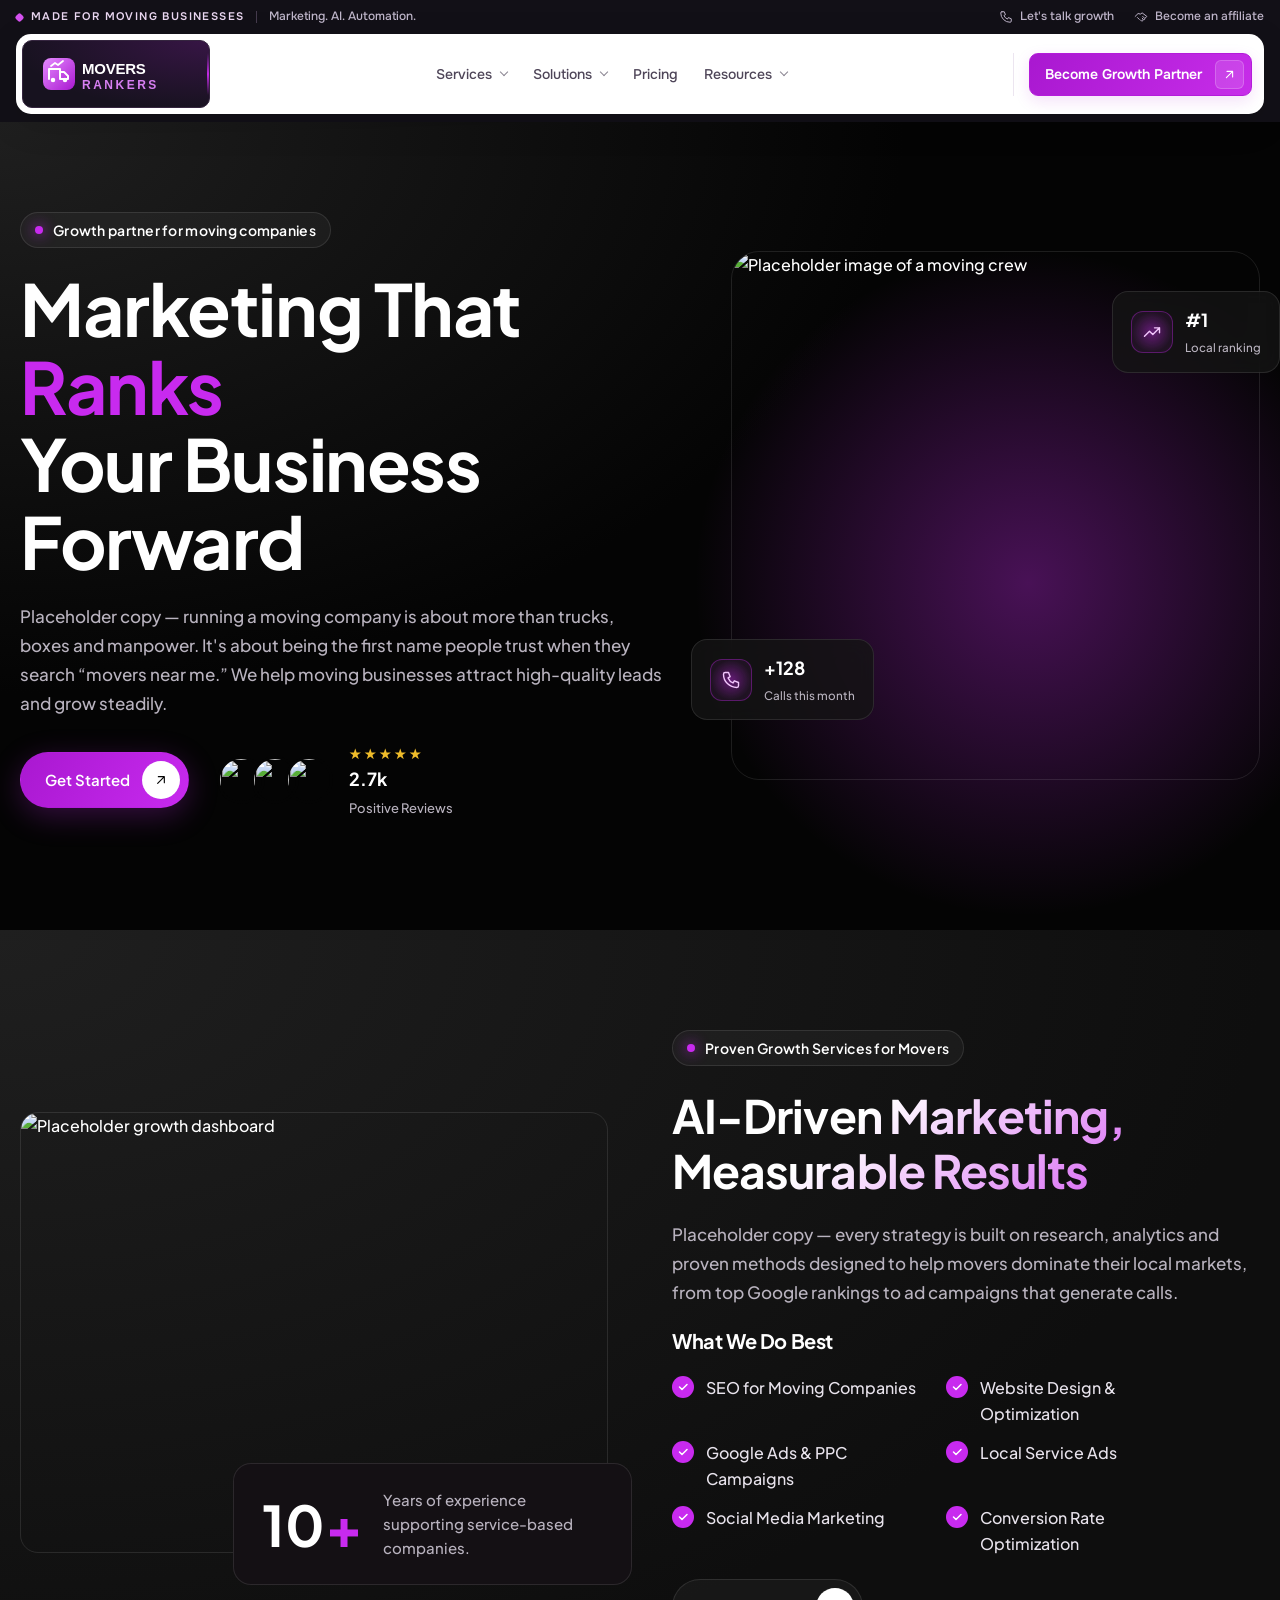
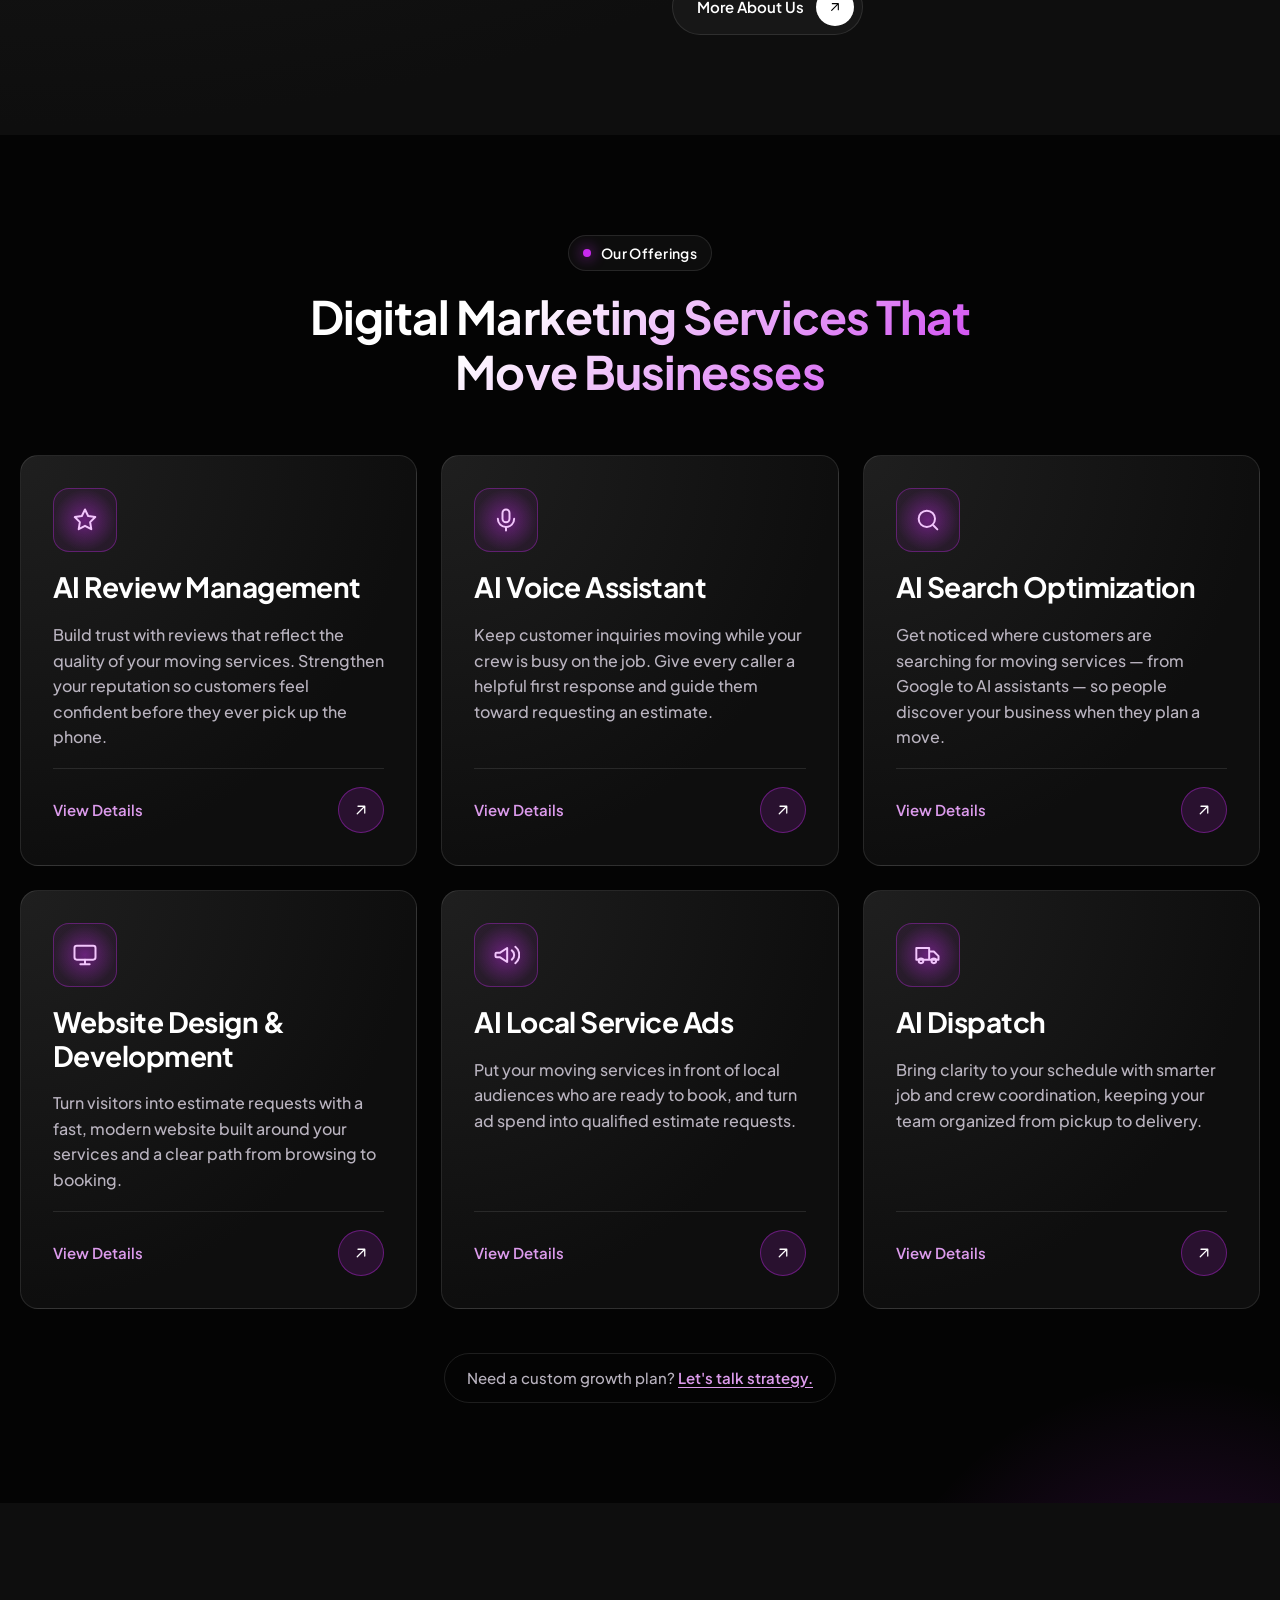
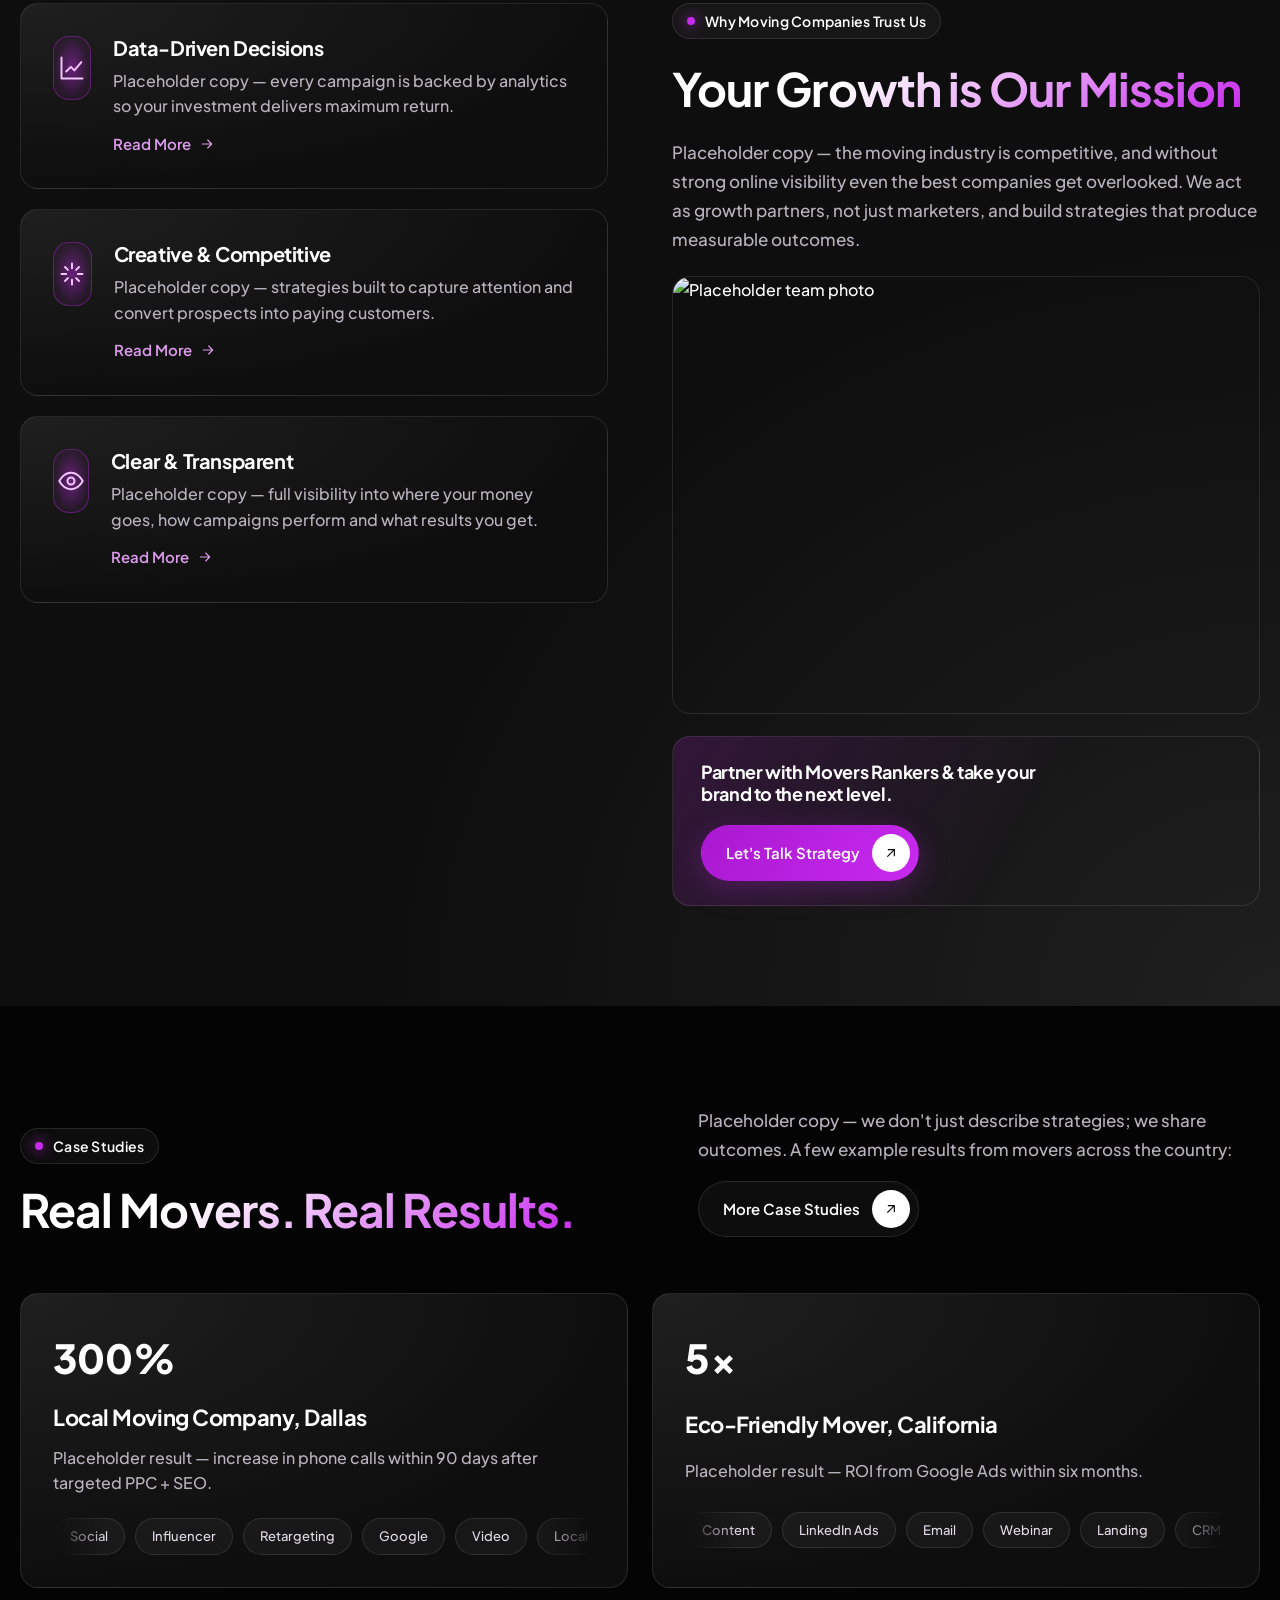
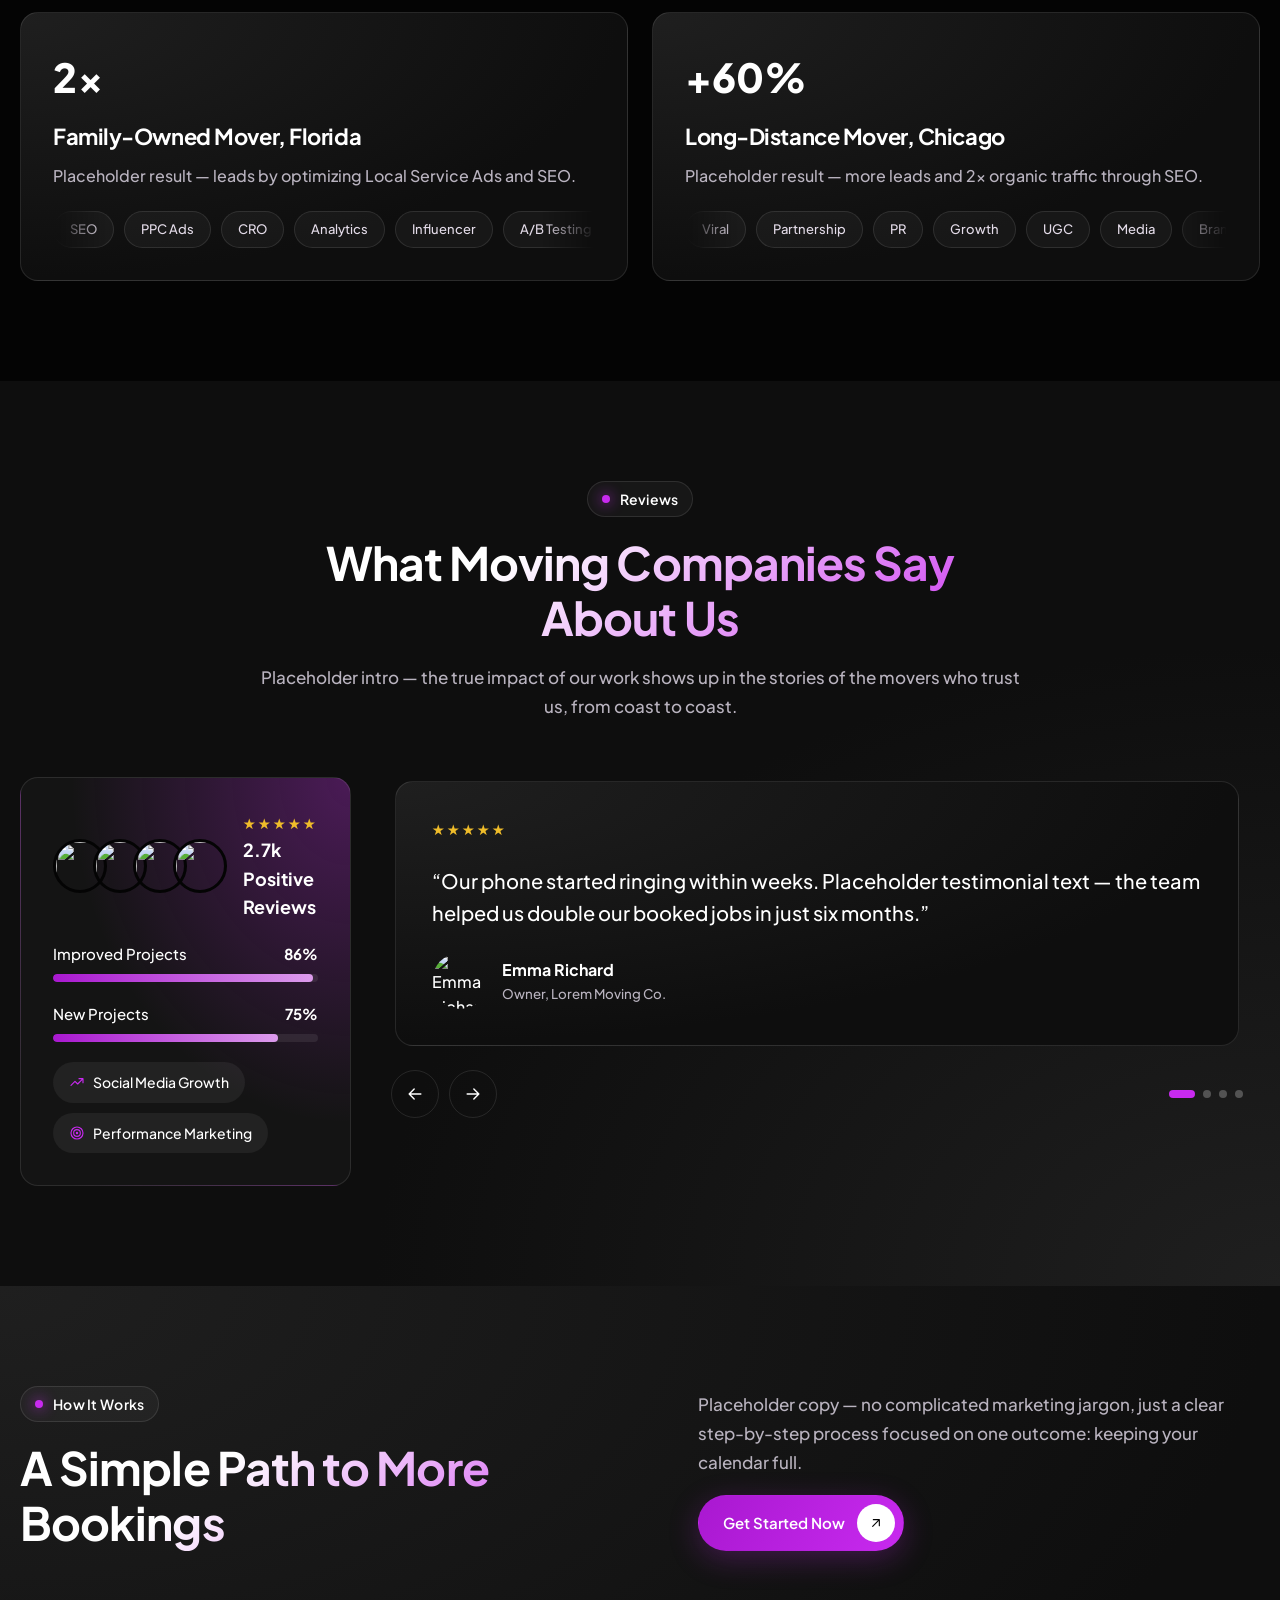
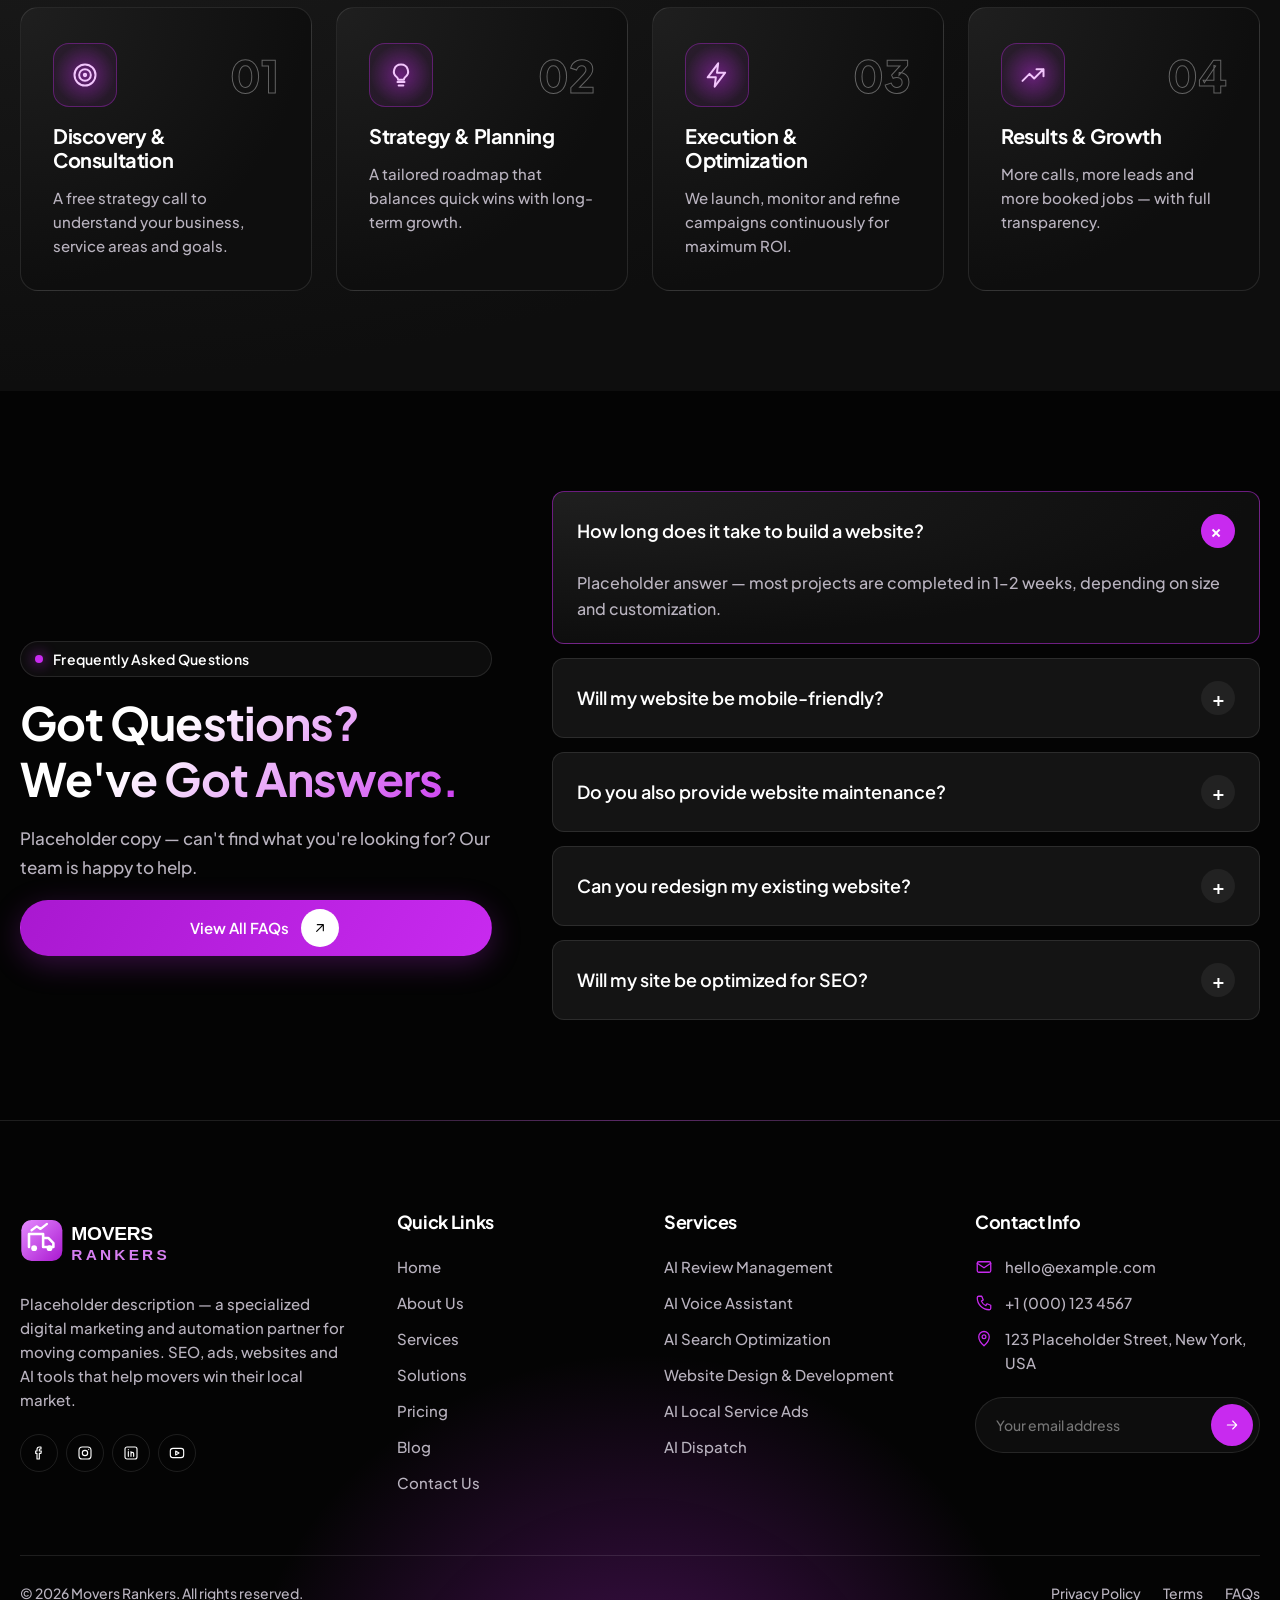
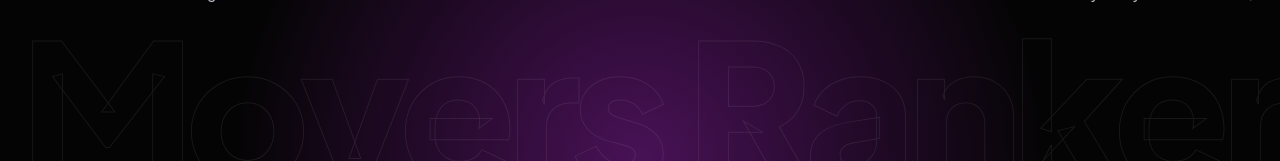
==== index.html @ b09bda79 "Initial static rebuild of Movers Rankers site Static HTML/CSS/JS recreation of the site's structure " ====
<!doctype html>
<html lang="en">
<head>
  <meta charset="utf-8">
  <meta name="viewport" content="width=device-width, initial-scale=1">
  <title>Movers Rankers — Marketing, AI & Automation for Moving Companies</title>
  <meta name="description" content="Placeholder description: digital marketing, AI and automation built for moving companies.">
  <link rel="icon" href="assets/img/logo.svg">
  <link rel="preconnect" href="https://fonts.googleapis.com">
  <link rel="preconnect" href="https://fonts.gstatic.com" crossorigin>
  <link href="https://fonts.googleapis.com/css2?family=Onest:wght@400;500;600;700&family=Plus+Jakarta+Sans:wght@400;500;600;700;800&display=swap" rel="stylesheet">
  <link rel="stylesheet" href="assets/css/style.css">
  <script src="assets/js/main.js" defer></script>
</head>
<body data-page="home">
  <div data-header></div>

  <main>
    <!-- HERO -->
    <section class="hero">
      <div class="container split">
        <div class="stack">
          <span class="eyebrow">Growth partner for moving companies</span>
          <h1 class="hero-title">Marketing That <span class="rotator" data-words="Moves|Ranks|Leads">Moves</span><br>Your Business Forward</h1>
          <p class="lead">Placeholder copy — running a moving company is about more than trucks, boxes and manpower. It's about being the first name people trust when they search “movers near me.” We help moving businesses attract high-quality leads and grow steadily.</p>
          <div class="hero-actions">
            <a class="btn btn--primary" href="contact.html">Get Started <span class="btn-arrow"><svg class="ic"><use href="#i-arrow-ur"/></svg></span></a>
            <div class="proof">
              <div class="avatars">
                <img src="https://i.pravatar.cc/160?u=mr-h1" alt="" width="48" height="48">
                <img src="https://i.pravatar.cc/160?u=mr-h2" alt="" width="48" height="48">
                <img src="https://i.pravatar.cc/160?u=mr-h3" alt="" width="48" height="48">
              </div>
              <div><span class="stars">★★★★★</span><strong>2.7k</strong><small>Positive Reviews</small></div>
            </div>
          </div>
        </div>
        <div class="hero-visual reveal">
          <div class="media"><img src="https://picsum.photos/seed/mr-hero-truck/900/900" alt="Placeholder image of a moving crew" width="900" height="900"></div>
          <div class="float-chip float-chip--a"><span class="icon-badge"><svg class="ic"><use href="#i-phone"/></svg></span><span><strong>+128</strong><small>Calls this month</small></span></div>
          <div class="float-chip float-chip--b"><span class="icon-badge"><svg class="ic"><use href="#i-trend"/></svg></span><span><strong>#1</strong><small>Local ranking</small></span></div>
        </div>
      </div>
    </section>

    <!-- ABOUT / WHAT WE DO -->
    <section class="section section--panel">
      <div class="container split">
        <div class="about-media reveal">
          <div class="media"><img src="https://picsum.photos/seed/mr-dashboard/1024/819" alt="Placeholder growth dashboard" width="1024" height="819" loading="lazy"></div>
          <div class="stat-card">
            <div class="stat-num"><b data-count="10">0</b><span>+</span></div>
            <p>Years of experience supporting service-based companies.</p>
          </div>
        </div>
        <div class="stack reveal">
          <span class="eyebrow">Proven Growth Services for Movers</span>
          <h2 class="h2 grad-text">AI-Driven Marketing, Measurable Results</h2>
          <p class="lead">Placeholder copy — every strategy is built on research, analytics and proven methods designed to help movers dominate their local markets, from top Google rankings to ad campaigns that generate calls.</p>
          <h5 style="font-size:20px">What We Do Best</h5>
          <ul class="check-list grid-2" style="gap:14px 24px">
            <li>SEO for Moving Companies</li>
            <li>Website Design & Optimization</li>
            <li>Google Ads & PPC Campaigns</li>
            <li>Local Service Ads</li>
            <li>Social Media Marketing</li>
            <li>Conversion Rate Optimization</li>
          </ul>
          <a class="btn btn--ghost" href="about.html">More About Us <span class="btn-arrow"><svg class="ic"><use href="#i-arrow-ur"/></svg></span></a>
        </div>
      </div>
    </section>

    <!-- SERVICES -->
    <section class="section section--glow">
      <div class="container">
        <div class="section-head section-head--center reveal">
          <span class="eyebrow">Our Offerings</span>
          <h2 class="h2 grad-text">Digital Marketing Services That Move Businesses</h2>
        </div>
        <div class="grid-3" id="service-cards"></div>
        <div class="note-pill"><p>Need a custom growth plan? <a href="contact.html">Let's talk strategy.</a></p></div>
      </div>
    </section>

    <!-- WHY US -->
    <section class="section section--panel-br">
      <div class="container split" style="align-items:start">
        <div class="feature-stack">
          <div class="card feature reveal">
            <span class="icon-badge"><svg class="ic"><use href="#i-chart"/></svg></span>
            <div><h4>Data-Driven Decisions</h4><p>Placeholder copy — every campaign is backed by analytics so your investment delivers maximum return.</p><a class="link-arrow" href="#">Read More <svg class="ic"><use href="#i-arrow"/></svg></a></div>
          </div>
          <div class="card feature reveal">
            <span class="icon-badge"><svg class="ic"><use href="#i-sparkle"/></svg></span>
            <div><h4>Creative & Competitive</h4><p>Placeholder copy — strategies built to capture attention and convert prospects into paying customers.</p><a class="link-arrow" href="#">Read More <svg class="ic"><use href="#i-arrow"/></svg></a></div>
          </div>
          <div class="card feature reveal">
            <span class="icon-badge"><svg class="ic"><use href="#i-eye"/></svg></span>
            <div><h4>Clear & Transparent</h4><p>Placeholder copy — full visibility into where your money goes, how campaigns perform and what results you get.</p><a class="link-arrow" href="#">Read More <svg class="ic"><use href="#i-arrow"/></svg></a></div>
          </div>
        </div>
        <div class="stack reveal">
          <span class="eyebrow">Why Moving Companies Trust Us</span>
          <h2 class="h2 grad-text">Your Growth is Our Mission</h2>
          <p class="lead">Placeholder copy — the moving industry is competitive, and without strong online visibility even the best companies get overlooked. We act as growth partners, not just marketers, and build strategies that produce measurable outcomes.</p>
          <div class="media" style="aspect-ratio:670/500;width:100%"><img src="https://picsum.photos/seed/mr-about-team/670/500" alt="Placeholder team photo" loading="lazy"></div>
          <div class="cta-strip" style="width:100%">
            <h5>Partner with Movers Rankers & take your brand to the next level.</h5>
            <a class="btn btn--primary" href="contact.html">Let's Talk Strategy <span class="btn-arrow"><svg class="ic"><use href="#i-arrow-ur"/></svg></span></a>
          </div>
        </div>
      </div>
    </section>

    <!-- CASE STUDIES -->
    <section class="section">
      <div class="container">
        <div class="section-head section-head--split reveal">
          <div>
            <span class="eyebrow">Case Studies</span>
            <h2 class="h2 grad-text">Real Movers. Real Results.</h2>
          </div>
          <div>
            <p class="lead">Placeholder copy — we don't just describe strategies; we share outcomes. A few example results from movers across the country:</p>
            <a class="btn btn--ghost" href="#">More Case Studies <span class="btn-arrow"><svg class="ic"><use href="#i-arrow-ur"/></svg></span></a>
          </div>
        </div>
        <div class="grid-2" id="case-cards"></div>
      </div>
    </section>

    <div data-partial="reviews"></div>
    <div data-partial="process"></div>

    <!-- FAQ -->
    <section class="section">
      <div class="container faq-layout">
        <div class="section-head reveal">
          <span class="eyebrow">Frequently Asked Questions</span>
          <h2 class="h2 grad-text">Got Questions? We've Got Answers.</h2>
          <p class="lead">Placeholder copy — can't find what you're looking for? Our team is happy to help.</p>
          <a class="btn btn--primary" href="faqs.html">View All FAQs <span class="btn-arrow"><svg class="ic"><use href="#i-arrow-ur"/></svg></span></a>
        </div>
        <div class="faq reveal">
          <details open><summary>How long does it take to build a website?</summary><p>Placeholder answer — most projects are completed in 1–2 weeks, depending on size and customization.</p></details>
          <details><summary>Will my website be mobile-friendly?</summary><p>Placeholder answer — yes. Every site is responsive across phones, tablets and desktops.</p></details>
          <details><summary>Do you also provide website maintenance?</summary><p>Placeholder answer — yes. Ongoing support keeps your site secure, updated and performing well.</p></details>
          <details><summary>Can you redesign my existing website?</summary><p>Placeholder answer — of course. We can turn an outdated site into a modern, lead-driven platform.</p></details>
          <details><summary>Will my site be optimized for SEO?</summary><p>Placeholder answer — yes. Every site is built with SEO-friendly architecture from day one.</p></details>
        </div>
      </div>
    </section>
  </main>

  <div data-footer></div>

  <script>
    document.addEventListener("mr:ready", () => {
      const { SERVICES, ic } = window.MR;
      document.getElementById("service-cards").innerHTML = SERVICES.map((s) => `
        <a class="card service-card reveal" href="service-detail.html?s=${s.slug}">
          <span class="icon-badge">${ic(s.icon)}</span>
          <h4 class="h3">${s.name}</h4>
          <p>${s.long}</p>
          <span class="card-foot"><span class="link-arrow">View Details</span><span class="circle-link">${ic("arrow-ur")}</span></span>
        </a>`).join("");

      const cases = [
        ["Local Moving Company, Dallas", "300%", "increase in phone calls within 90 days after targeted PPC + SEO.", ["Social", "Influencer", "Retargeting", "Google", "Video", "Local", "Community"]],
        ["Eco-Friendly Mover, California", "5x", "ROI from Google Ads within six months.", ["Content", "LinkedIn Ads", "Email", "Webinar", "Landing", "CRM", "Retargeting"]],
        ["Family-Owned Mover, Florida", "2x", "leads by optimizing Local Service Ads and SEO.", ["SEO", "PPC Ads", "CRO", "Analytics", "Influencer", "A/B Testing", "Email"]],
        ["Long-Distance Mover, Chicago", "+60%", "more leads and 2x organic traffic through SEO.", ["Viral", "Partnership", "PR", "Growth", "UGC", "Media", "Branding"]]
      ];
      document.getElementById("case-cards").innerHTML = cases.map(([title, metric, text, tags]) => `
        <article class="card case-card reveal">
          <span class="case-metric grad-text">${metric}</span>
          <h4>${title}</h4>
          <p>Placeholder result — ${text}</p>
          <div class="tag-marquee"><div class="tag-track">${[...tags, ...tags].map((t) => `<span class="tag">${t}</span>`).join("")}</div></div>
        </article>`).join("");
    });
  </script>
</body>
</html>
---- assets/css/style.css ----
/* ==========================================================
   Movers Rankers — static rebuild
   Tokens mirror the source site's Elementor globals.
========================================================== */
:root {
  --bg: #0e0e0e;
  --bg-deep: #040404;
  --surface: #1f1f1f;
  --surface-2: #141414;
  --purple: #c82aef;
  --purple-strong: #a918d0;
  --lilac: #dc9bec;
  --text: #ffffff;
  --muted: #b9b3bf;
  --muted-2: #8f8796;
  --line: rgba(255, 255, 255, .1);
  --radius: 18px;
  --radius-sm: 12px;
  --container: 1240px;
  --font: "Plus Jakarta Sans", system-ui, -apple-system, "Segoe UI", Arial, sans-serif;
  --font-ui: "Onest", var(--font);
  --grad-text: linear-gradient(321deg, #c82aef 0%, #ffffff 69%);
  --grad-panel: radial-gradient(at top left, #1f1f1f 0%, #0e0e0e 70%);
  --grad-panel-br: radial-gradient(at bottom right, #1f1f1f 0%, #0e0e0e 50%);
}

*, *::before, *::after { box-sizing: border-box; }

html { scroll-behavior: smooth; }

body {
  margin: 0;
  background: var(--bg-deep);
  color: var(--text);
  font-family: var(--font);
  font-size: 16px;
  font-weight: 500;
  line-height: 1.6;
  -webkit-font-smoothing: antialiased;
  overflow-x: hidden;
}

img { display: block; max-width: 100%; height: auto; }
a { color: inherit; text-decoration: none; }
h1, h2, h3, h4, h5, h6 { margin: 0; font-weight: 700; line-height: 1.2; letter-spacing: -.02em; }
p { margin: 0; }
ul { margin: 0; padding: 0; list-style: none; }
button { font: inherit; color: inherit; cursor: pointer; }

.ic { width: 20px; height: 20px; fill: none; stroke: currentColor; stroke-width: 1.7; stroke-linecap: round; stroke-linejoin: round; flex-shrink: 0; }

.container { width: min(var(--container), calc(100% - 32px)); margin-inline: auto; }

.section { position: relative; padding: 100px 0; overflow: hidden; }
.section--panel { background: var(--grad-panel); }
.section--panel-br { background: var(--grad-panel-br); }
.section--glow::before {
  content: ""; position: absolute; inset: auto -20% -40% auto; width: 700px; height: 700px;
  background: radial-gradient(circle, rgba(200, 42, 239, .22), transparent 65%); pointer-events: none;
}

/* ---------- Typography helpers ---------- */
.eyebrow {
  display: inline-flex; align-items: center; gap: 10px;
  color: var(--text); font-size: 14px; font-weight: 600; letter-spacing: .02em;
  padding: 6px 14px; border: 1px solid var(--line); border-radius: 100px;
  background: rgba(255, 255, 255, .04);
}
.eyebrow::before {
  content: ""; width: 8px; height: 8px; border-radius: 50%;
  background: var(--purple); box-shadow: 0 0 14px var(--purple);
}
.grad-text {
  background: var(--grad-text); -webkit-background-clip: text; background-clip: text;
  -webkit-text-fill-color: transparent; color: transparent;
}
.h1 { font-size: clamp(40px, 6vw, 72px); line-height: 1.1; }
.h2 { font-size: clamp(30px, 3.6vw, 46px); }
.h3 { font-size: clamp(22px, 2.2vw, 28px); }
.lead { color: var(--muted); font-size: 17px; line-height: 1.7; }
.muted { color: var(--muted); }

.section-head { display: grid; gap: 18px; max-width: 760px; margin-bottom: 56px; }
.section-head--center { margin-inline: auto; text-align: center; justify-items: center; }
.section-head--split {
  max-width: none; grid-template-columns: 1.1fr 1fr; align-items: end; gap: 30px 60px;
}
.section-head--split > div { display: grid; gap: 18px; justify-items: start; }

/* ---------- Buttons ---------- */
.btn {
  display: inline-flex; align-items: center; justify-content: center; gap: 12px;
  min-height: 52px; padding: 8px 8px 8px 24px; border: 1px solid transparent; border-radius: 100px;
  font-size: 15px; font-weight: 600; white-space: nowrap;
  transition: transform .25s ease, box-shadow .25s ease, background .25s ease, border-color .25s ease;
}
.btn .btn-arrow {
  display: grid; place-items: center; width: 38px; height: 38px; border-radius: 50%;
  background: #fff; color: var(--bg-deep); transition: transform .25s ease;
}
.btn .btn-arrow .ic { width: 16px; height: 16px; }
.btn:hover .btn-arrow { transform: rotate(-45deg); }
.btn--primary { background: linear-gradient(120deg, var(--purple-strong), var(--purple)); box-shadow: 0 8px 30px rgba(200, 42, 239, .25); }
.btn--primary:hover { transform: translateY(-2px); box-shadow: 0 14px 34px rgba(200, 42, 239, .35); }
.btn--ghost { border-color: var(--line); background: rgba(255, 255, 255, .04); }
.btn--ghost:hover { border-color: var(--purple); }
.btn--plain { padding: 14px 24px; }

.link-arrow { display: inline-flex; align-items: center; gap: 8px; color: var(--lilac); font-weight: 600; font-size: 15px; }
.link-arrow .ic { width: 16px; height: 16px; transition: transform .2s; }
.link-arrow:hover .ic { transform: translateX(4px); }

/* ---------- Cards ---------- */
.card {
  position: relative; padding: 32px; border: 1px solid var(--line); border-radius: var(--radius);
  background: var(--grad-panel); transition: border-color .25s ease, transform .25s ease;
}
.card:hover { border-color: rgba(200, 42, 239, .55); transform: translateY(-4px); }
.icon-badge {
  display: grid; place-items: center; width: 64px; height: 64px; border-radius: 16px;
  background: radial-gradient(at center, rgba(200, 42, 239, .45), rgba(200, 42, 239, .08) 70%);
  border: 1px solid rgba(200, 42, 239, .35); color: #f2c6fc;
}
.icon-badge .ic { width: 28px; height: 28px; }

.check-list { display: grid; gap: 14px; }
.check-list li { display: flex; align-items: flex-start; gap: 12px; color: #e8e3ec; }
.check-list li::before {
  content: ""; flex: 0 0 22px; height: 22px; margin-top: 1px; border-radius: 50%;
  background: var(--purple) url("data:image/svg+xml,%3Csvg xmlns='http://www.w3.org/2000/svg' viewBox='0 0 24 24' fill='none' stroke='white' stroke-width='3' stroke-linecap='round' stroke-linejoin='round'%3E%3Cpath d='M5 12l5 5L20 7'/%3E%3C/svg%3E") center / 12px no-repeat;
}
.grid-2 { display: grid; grid-template-columns: repeat(2, minmax(0, 1fr)); gap: 24px; }
.grid-3 { display: grid; grid-template-columns: repeat(3, minmax(0, 1fr)); gap: 24px; }
.grid-4 { display: grid; grid-template-columns: repeat(4, minmax(0, 1fr)); gap: 24px; }

.split { display: grid; grid-template-columns: 1fr 1fr; gap: 64px; align-items: center; }
.split > .stack { display: grid; gap: 22px; justify-items: start; }

.media { position: relative; border-radius: var(--radius); overflow: hidden; border: 1px solid var(--line); }
.media img { width: 100%; height: 100%; object-fit: cover; }

/* ==========================================================
   HEADER (mirrors the source's custom "mrh" mega-menu header)
========================================================== */
.site-header { position: sticky; top: 0; z-index: 1000; padding: 0 0 8px; background: #121017; font-family: var(--font-ui); }
.site-header .container { width: min(1460px, calc(100% - 32px)); }
.hdr-utility { display: flex; align-items: center; justify-content: space-between; gap: 20px; min-height: 34px; font-size: 12px; }
.hdr-utility-left { display: flex; align-items: center; gap: 12px; color: #c0b7cb; }
.hdr-mark { display: inline-flex; align-items: center; gap: 8px; color: #ebd8f2; font-size: 11px; font-weight: 600; letter-spacing: 1.4px; text-transform: uppercase; }
.hdr-mark::before { content: ""; width: 7px; height: 7px; border-radius: 2px; background: #d451ef; transform: rotate(45deg); }
.hdr-sep { width: 1px; height: 12px; background: #453b4d; }
.hdr-utility-right { display: flex; gap: 20px; }
.hdr-utility-right a { display: inline-flex; align-items: center; gap: 7px; color: #bfb5ca; transition: color .2s; }
.hdr-utility-right a:hover { color: #fff; }
.hdr-utility-right .ic { width: 14px; height: 14px; }

.hdr-frame {
  position: relative; display: flex; align-items: center; gap: 14px; min-height: 80px; padding: 6px;
  border-radius: 15px; background: #fff; color: #282030; box-shadow: 0 10px 35px rgba(0, 0, 0, .13);
}
.hdr-brand {
  position: relative; display: flex; align-items: center; justify-content: center; align-self: stretch;
  flex: 0 0 188px; min-height: 66px; padding: 3px 18px; border: 1px solid #35253f; border-radius: 10px;
  background: radial-gradient(ellipse at 100% 0%, rgba(191, 36, 232, .19), transparent 75%), #17121f;
}
.hdr-brand::after { content: ""; position: absolute; top: 12px; right: 0; bottom: 12px; width: 2px; background: linear-gradient(transparent, #c32be7, transparent); }
.hdr-brand img { width: 148px; }
.hdr-nav { flex: 1; min-width: 0; }
.hdr-list { display: flex; align-items: center; justify-content: center; gap: 2px; }
.hdr-link {
  display: inline-flex; align-items: center; gap: 9px; min-height: 40px; padding: 9px 12px;
  border: 0; border-radius: 8px; background: none; color: #4e4558; font-size: 14px; font-weight: 500; white-space: nowrap;
  transition: color .2s, background .2s;
}
.hdr-link:hover, .hdr-link[aria-expanded="true"], .hdr-link[aria-current="page"] { background: #f5eef9; color: #9214b8; }
.chev { width: 6px; height: 6px; margin-top: -3px; border-right: 1.5px solid currentColor; border-bottom: 1.5px solid currentColor; opacity: .65; transform: rotate(45deg); transition: transform .2s; }
.hdr-link[aria-expanded="true"] .chev { margin-top: 3px; transform: rotate(225deg); }
.hdr-actions { display: flex; align-items: center; gap: 10px; padding: 0 6px 0 15px; border-left: 1px solid #ece5f0; }
.hdr-cta {
  display: inline-flex; align-items: center; gap: 13px; min-height: 43px; padding: 6px 7px 6px 15px;
  border: 1px solid #b41bda; border-radius: 9px; background: linear-gradient(120deg, #a918d0, #c72de9);
  color: #fff; font-size: 14px; font-weight: 600; white-space: nowrap; box-shadow: 0 5px 15px rgba(173, 25, 211, .13);
}
.hdr-cta-arrow { display: grid; place-items: center; width: 29px; height: 29px; border: 1px solid rgba(255, 255, 255, .2); border-radius: 6px; background: rgba(255, 255, 255, .12); }
.hdr-cta-arrow .ic { width: 15px; height: 15px; }
.hdr-burger { display: none; place-items: center; width: 46px; height: 46px; border: 1px solid #ece5f0; border-radius: 9px; background: #faf6fc; color: #4e4558; }

/* Mega panels */
.mega { position: absolute; top: 100%; left: 0; right: 0; padding-top: 12px; z-index: 5; animation: reveal .22s ease both; }
.mega[hidden] { display: none; }
@keyframes reveal { from { opacity: 0; transform: translateY(-6px); } to { opacity: 1; transform: none; } }
.mega-box { overflow: hidden; border: 1px solid #e9dfef; border-radius: 18px; background: #fff; color: #282030; box-shadow: 0 28px 70px rgba(20, 10, 29, .2); }
.mega-head { display: flex; align-items: center; justify-content: space-between; gap: 25px; padding: 25px 28px 22px; border-bottom: 1px solid #ebe5ef; background: linear-gradient(110deg, #fff 40%, #fbf6fe); }
.mega-kicker { display: block; margin-bottom: 7px; color: #a01dc0; font-size: 10px; font-weight: 700; letter-spacing: 1.7px; text-transform: uppercase; }
.mega-title { color: #241a2e; font-size: 25px; font-weight: 600; letter-spacing: -.9px; }
.mega-title span { color: #a51cc9; }
.mega-overview { display: inline-flex; align-items: center; gap: 9px; padding: 10px 13px; border: 1px solid #e9dced; border-radius: 8px; color: #7d398e; font-size: 13px; }
.mega-overview:hover { border-color: #d9a5e7; background: #fcf6ff; }
.mega-overview .ic { width: 16px; height: 16px; }
.mega-grid { display: grid; grid-template-columns: repeat(3, minmax(0, 1fr)); gap: 12px; padding: 22px; }
.mega-card {
  display: flex; flex-direction: column; min-height: 170px; padding: 19px 16px; border: 1px solid #eee7f2; border-radius: 12px; background: #faf8fc;
  transition: transform .25s, background .25s, border-color .25s;
}
.mega-card-top { display: flex; justify-content: space-between; margin-bottom: 18px; }
.mega-icon { display: grid; place-items: center; width: 43px; height: 43px; border: 1px solid #ead6f2; border-radius: 12px; background: #f2e5f9; color: #a41bc6; transition: all .25s; }
.mega-num { color: #b3a7bd; font-size: 11px; letter-spacing: 1px; }
.mega-name { margin-bottom: 6px; color: #302339; font-size: 14px; font-weight: 600; }
.mega-desc { color: #83758e; font-size: 13px; line-height: 1.6; }
.mega-card:hover { transform: translateY(-4px); background: #211529; border-color: #382242; }
.mega-card:hover .mega-icon { background: #42204f; border-color: #654173; color: #efacff; }
.mega-card:hover .mega-name { color: #fff; }
.mega-card:hover .mega-desc { color: #c8b7d2; }
.mega-strip { display: flex; align-items: center; justify-content: space-between; gap: 24px; padding: 18px 28px; background: #1b1323; color: #fff; font-size: 13px; }
.mega-strip-caption { color: #b6a1c5; font-size: 11px; letter-spacing: 1px; text-transform: uppercase; }
.mega-stages { display: flex; align-items: center; gap: 14px; }
.mega-stage { display: flex; align-items: center; gap: 7px; color: #f1e6f7; font-size: 12px; white-space: nowrap; }
.mega-stage b { display: grid; place-items: center; width: 22px; height: 22px; border: 1px solid #67416f; border-radius: 6px; background: #33203f; color: #e39cf4; font-size: 10px; font-weight: 500; }
.mega-strip a { display: inline-flex; align-items: center; gap: 8px; color: #e69bf8; white-space: nowrap; }
.mega-strip a .ic { width: 16px; height: 16px; }
.mega-grid--list { grid-template-columns: repeat(3, minmax(0, 1fr)); }
.mega-row { display: flex; gap: 14px; padding: 16px; border-radius: 12px; border: 1px solid #eee7f2; background: #faf8fc; transition: background .2s, border-color .2s; }
.mega-row:hover { background: #f5eef9; border-color: #e1c7ec; }
.mega-row .mega-icon { width: 40px; height: 40px; flex-shrink: 0; }

/* Mobile drawer */
.drawer { position: fixed; inset: 0; z-index: 2000; display: flex; justify-content: flex-end; background: rgba(8, 5, 12, .6); backdrop-filter: blur(4px); }
.drawer[hidden] { display: none; }
.drawer-panel { width: min(420px, 100%); height: 100%; overflow-y: auto; padding: 20px; background: #121017; font-family: var(--font-ui); animation: slideIn .25s ease both; }
@keyframes slideIn { from { transform: translateX(30px); opacity: 0; } to { transform: none; opacity: 1; } }
.drawer-top { display: flex; align-items: center; justify-content: space-between; margin-bottom: 20px; }
.drawer-top img { width: 140px; }
.drawer-close { display: grid; place-items: center; width: 42px; height: 42px; border: 1px solid #3a3042; border-radius: 9px; background: none; }
.drawer details { border-bottom: 1px solid #2a2232; }
.drawer summary, .drawer .drawer-direct { display: flex; justify-content: space-between; align-items: center; padding: 16px 4px; font-size: 16px; font-weight: 500; cursor: pointer; list-style: none; }
.drawer summary::-webkit-details-marker { display: none; }
.drawer summary::after { content: "+"; color: var(--lilac); font-size: 20px; }
.drawer details[open] summary::after { content: "–"; }
.drawer .drawer-direct { border-bottom: 1px solid #2a2232; }
.drawer details a { display: block; padding: 10px 12px; margin-bottom: 4px; border-radius: 8px; color: #cfc4d8; font-size: 14px; }
.drawer details a:hover { background: #211529; color: #fff; }
.drawer-foot { margin-top: 28px; padding: 22px; border: 1px solid #2a2232; border-radius: 14px; background: radial-gradient(ellipse at top right, rgba(191, 36, 232, .2), transparent 70%); }
.drawer-foot p { color: #c0b7cb; font-size: 13px; margin-bottom: 4px; }
.drawer-foot h4 { font-size: 20px; margin-bottom: 18px; font-family: var(--font-ui); }
.drawer-foot .hdr-cta { width: 100%; justify-content: space-between; margin-bottom: 10px; }
.drawer-foot .btn--ghost { width: 100%; min-height: 45px; border-radius: 9px; font-size: 14px; }

/* ==========================================================
   HERO (home)
========================================================== */
.hero { position: relative; padding: 90px 0 110px; background: radial-gradient(at top left, #1f1f1f 0%, #040404 50%); overflow: hidden; }
.hero::after { content: ""; position: absolute; right: -10%; top: 10%; width: 760px; height: 760px; background: radial-gradient(circle, rgba(200, 42, 239, .35), transparent 62%); pointer-events: none; }
.hero .split { grid-template-columns: 1.1fr .9fr; position: relative; z-index: 1; }
.hero-title { font-size: clamp(40px, 5.6vw, 76px); line-height: 1.08; }
.rotator { display: inline-block; color: var(--purple); min-width: 4.2ch; }
.rotator span { display: inline-block; animation: wordIn .5s ease both; }
@keyframes wordIn { from { opacity: 0; transform: translateY(16px); filter: blur(4px); } to { opacity: 1; transform: none; filter: none; } }
.hero-actions { display: flex; flex-wrap: wrap; align-items: center; gap: 28px; }
.proof { display: flex; align-items: center; gap: 16px; }
.avatars { display: flex; }
.avatars img { width: 48px; height: 48px; border-radius: 50%; border: 3px solid var(--bg-deep); object-fit: cover; }
.avatars img + img { margin-left: -14px; }
.proof strong { display: block; font-size: 18px; }
.proof small { color: var(--muted); font-size: 13px; }
.stars { color: #efbc2a; letter-spacing: 2px; font-size: 14px; }
.hero-visual { position: relative; }
.hero-visual .media { aspect-ratio: 1; border-radius: 28px; }
.float-chip {
  position: absolute; display: flex; align-items: center; gap: 12px; padding: 14px 18px; border: 1px solid var(--line);
  border-radius: 16px; background: rgba(20, 20, 20, .8); backdrop-filter: blur(10px); font-size: 14px; animation: bob 5s ease-in-out infinite;
}
.float-chip .icon-badge { width: 42px; height: 42px; border-radius: 12px; }
.float-chip .icon-badge .ic { width: 20px; height: 20px; }
.float-chip strong { display: block; font-size: 18px; }
.float-chip small { color: var(--muted); }
.float-chip--a { left: -40px; bottom: 60px; }
.float-chip--b { right: -20px; top: 40px; animation-delay: -2.5s; }
@keyframes bob { 50% { transform: translateY(-10px); } }

/* ---------- Page banner (inner pages) ---------- */
.banner { position: relative; padding: 110px 0 100px; text-align: center; background: radial-gradient(at bottom center, rgba(200, 42, 239, .45) 0%, transparent 50%), var(--bg-deep); overflow: hidden; border-bottom: 1px solid var(--line); }
.banner::before { content: ""; position: absolute; inset: 0; background: url("https://picsum.photos/seed/mr-banner/1600/600") center / cover; opacity: .08; filter: grayscale(1); }
.banner > .container { position: relative; display: grid; gap: 16px; justify-items: center; }
.crumbs { display: inline-flex; gap: 10px; padding: 8px 18px; border: 1px solid var(--line); border-radius: 100px; background: rgba(255, 255, 255, .04); color: var(--muted); font-size: 14px; }
.crumbs a { color: #fff; }
.crumbs a::after { content: "/"; margin-left: 10px; color: var(--muted-2); }

/* ---------- Stat / counter ---------- */
.stat-card { display: flex; align-items: center; gap: 20px; padding: 24px 28px; border: 1px solid var(--line); border-radius: var(--radius); background: var(--grad-panel); }
.stat-num { font-size: 56px; font-weight: 800; line-height: 1; }
.stat-num span { color: var(--purple); }
.stat-card p { color: var(--muted); font-size: 15px; max-width: 220px; }

/* ---------- Service cards ---------- */
.service-card { display: flex; flex-direction: column; gap: 18px; min-height: 100%; }
.service-card p { color: var(--muted); flex: 1; }
.service-card .card-foot { display: flex; align-items: center; justify-content: space-between; padding-top: 18px; border-top: 1px solid var(--line); }
.circle-link { display: grid; place-items: center; width: 46px; height: 46px; border-radius: 50%; background: rgba(200, 42, 239, .15); border: 1px solid rgba(200, 42, 239, .4); transition: background .25s, transform .25s; }
.circle-link .ic { width: 18px; height: 18px; }
.card:hover .circle-link { background: var(--purple); transform: rotate(-45deg); }
.note-pill { display: flex; justify-content: center; margin-top: 44px; }
.note-pill p { padding: 12px 22px; border: 1px solid var(--line); border-radius: 100px; color: var(--muted); font-size: 15px; }
.note-pill a { color: var(--lilac); font-weight: 600; text-decoration: underline; text-underline-offset: 3px; }

/* ---------- Features (why us) ---------- */
.feature-stack { display: grid; gap: 20px; }
.feature { display: flex; gap: 22px; align-items: flex-start; }
.feature h4 { font-size: 20px; margin-bottom: 8px; }
.feature p { color: var(--muted); margin-bottom: 12px; }
.cta-strip { display: flex; flex-wrap: wrap; align-items: center; justify-content: space-between; gap: 20px; padding: 24px 28px; border: 1px solid var(--line); border-radius: var(--radius); background: linear-gradient(120deg, rgba(200, 42, 239, .18), transparent 60%); }
.cta-strip h5 { font-size: 18px; max-width: 380px; }

/* ---------- Case studies ---------- */
.case-card { display: grid; gap: 14px; overflow: hidden; }
.case-card h4 { font-size: 22px; }
.case-card p { color: var(--muted); }
.case-metric { font-size: 40px; font-weight: 800; }
.tag-marquee { position: relative; overflow: hidden; margin-top: 8px; mask-image: linear-gradient(90deg, transparent, #000 10%, #000 90%, transparent); }
.tag-track { display: flex; gap: 10px; width: max-content; animation: marquee 22s linear infinite; }
.case-card:nth-child(even) .tag-track { animation-direction: reverse; }
.tag { padding: 7px 16px; border: 1px solid var(--line); border-radius: 100px; background: rgba(255, 255, 255, .04); color: #e3dbe8; font-size: 13px; white-space: nowrap; }
@keyframes marquee { to { transform: translateX(-50%); } }

/* ---------- Reviews ---------- */
.reviews-layout { display: grid; grid-template-columns: .85fr 1.15fr; gap: 40px; align-items: stretch; }
.review-stats { display: grid; gap: 20px; align-content: start; padding: 32px; border: 1px solid var(--line); border-radius: var(--radius); background: radial-gradient(at top right, rgba(200, 42, 239, .3), transparent 60%), var(--surface-2); }
.review-stats .avatars img { width: 54px; height: 54px; }
.progress { display: grid; gap: 8px; }
.progress-top { display: flex; justify-content: space-between; font-size: 15px; }
.progress-bar { height: 8px; border-radius: 10px; background: rgba(255, 255, 255, .08); overflow: hidden; }
.progress-bar i { display: block; height: 100%; width: 0; border-radius: inherit; background: linear-gradient(90deg, var(--purple-strong), var(--lilac)); transition: width 1.6s ease; }
.pill-row { display: flex; flex-wrap: wrap; gap: 10px; }
.pill-row span { display: inline-flex; align-items: center; gap: 8px; padding: 9px 16px; border-radius: 100px; background: rgba(255, 255, 255, .06); font-size: 14px; }
.pill-row .ic { width: 16px; height: 16px; color: var(--purple); }
.slider { position: relative; overflow: hidden; }
.slides { display: flex; transition: transform .5s ease; }
.slide { flex: 0 0 100%; padding: 4px; }
.quote-card { display: grid; gap: 24px; padding: 36px; border: 1px solid var(--line); border-radius: var(--radius); background: var(--grad-panel); }
.quote-card blockquote { margin: 0; font-size: 20px; line-height: 1.6; }
.quote-person { display: flex; align-items: center; gap: 14px; }
.quote-person img { width: 56px; height: 56px; border-radius: 50%; object-fit: cover; }
.quote-person small { display: block; color: var(--muted); }
.slider-nav { display: flex; gap: 10px; margin-top: 20px; }
.slider-nav button { display: grid; place-items: center; width: 48px; height: 48px; border: 1px solid var(--line); border-radius: 50%; background: none; transition: background .2s, border-color .2s; }
.slider-nav button:hover { background: var(--purple); border-color: var(--purple); }
.slider-dots { display: flex; gap: 8px; align-items: center; margin-left: auto; }
.slider-dots button { width: 8px; height: 8px; padding: 0; border: 0; border-radius: 10px; background: rgba(255, 255, 255, .25); transition: width .25s, background .25s; }
.slider-dots button[aria-current="true"] { width: 26px; background: var(--purple); }

/* ---------- Process ---------- */
.process-grid { display: grid; grid-template-columns: repeat(4, minmax(0, 1fr)); gap: 24px; counter-reset: step; }
.step { display: grid; gap: 14px; align-content: start; }
.step-top { display: flex; align-items: center; justify-content: space-between; }
.step-num { font-size: 44px; font-weight: 800; color: transparent; -webkit-text-stroke: 1px rgba(255, 255, 255, .35); }
.step h5 { font-size: 20px; }
.step p { color: var(--muted); font-size: 15px; }

/* ---------- FAQ ---------- */
.faq-layout { display: grid; grid-template-columns: .8fr 1.2fr; gap: 60px; align-items: start; }
.faq-layout .section-head { margin-bottom: 0; position: sticky; top: 150px; }
.faq { display: grid; gap: 14px; }
.faq details { border: 1px solid var(--line); border-radius: var(--radius-sm); background: var(--surface-2); transition: border-color .2s; }
.faq details[open] { border-color: rgba(200, 42, 239, .5); background: var(--grad-panel); }
.faq summary { display: flex; align-items: center; justify-content: space-between; gap: 16px; padding: 22px 24px; font-size: 18px; font-weight: 600; cursor: pointer; list-style: none; }
.faq summary::-webkit-details-marker { display: none; }
.faq summary::after { content: "+"; display: grid; place-items: center; flex: 0 0 34px; height: 34px; border-radius: 50%; background: rgba(255, 255, 255, .06); font-size: 20px; transition: transform .25s, background .25s; }
.faq details[open] summary::after { transform: rotate(45deg); background: var(--purple); }
.faq details p { padding: 0 24px 22px; color: var(--muted); }

/* ---------- CTA band ---------- */
.cta-band { position: relative; display: grid; grid-template-columns: 1.3fr .7fr; align-items: center; gap: 40px; padding: 56px; border: 1px solid rgba(200, 42, 239, .4); border-radius: 28px; background: radial-gradient(at center left, rgba(200, 42, 239, .45) 0%, transparent 55%), var(--surface-2); overflow: hidden; }
.cta-band .stack { display: grid; gap: 18px; justify-items: start; }
.cta-band .media { aspect-ratio: 1; max-width: 300px; justify-self: end; border-radius: 50%; }

/* ---------- About ---------- */
.about-media { position: relative; }
.about-media .media { aspect-ratio: 4 / 3; }
.about-media .stat-card { position: absolute; right: -24px; bottom: -32px; background: #141014; backdrop-filter: blur(8px); }
.logo-strip { display: grid; grid-template-columns: repeat(4, minmax(0, 1fr)); gap: 16px; }
.logo-tile { display: grid; place-items: center; height: 92px; border: 1px solid var(--line); border-radius: var(--radius-sm); background: var(--surface-2); color: #8d8594; font-weight: 800; font-size: 20px; letter-spacing: .04em; transition: color .2s, border-color .2s; }
.logo-tile:hover { color: #fff; border-color: rgba(200, 42, 239, .5); }
.values-media { position: relative; display: grid; gap: 22px; align-content: end; min-height: 520px; padding: 40px; border-radius: 24px; overflow: hidden; background: linear-gradient(180deg, transparent 20%, rgba(4, 4, 4, .92) 85%), url("https://picsum.photos/seed/mr-team-work/900/700") center / cover; border: 1px solid var(--line); }
.video-band { position: relative; display: grid; place-items: center; min-height: 520px; text-align: center; background: linear-gradient(180deg, rgba(4, 4, 4, .3), rgba(4, 4, 4, .9)), url("https://picsum.photos/seed/mr-video/1600/800") center / cover; }
.video-band .container { display: grid; gap: 18px; justify-items: center; max-width: 760px; }
.play-btn { position: relative; display: grid; place-items: center; width: 92px; height: 92px; border: 0; border-radius: 50%; background: var(--purple); }
.play-btn::before { content: ""; position: absolute; inset: -14px; border-radius: 50%; border: 1px solid rgba(200, 42, 239, .6); animation: pulse 2s ease-out infinite; }
@keyframes pulse { from { transform: scale(.85); opacity: 1; } to { transform: scale(1.35); opacity: 0; } }
.play-btn .ic { width: 30px; height: 30px; fill: #fff; stroke: none; margin-left: 4px; }
.team-card { overflow: hidden; padding: 0; }
.team-card .media { aspect-ratio: 8 / 9; border: 0; border-radius: 0; }
.team-card .team-info { display: flex; align-items: center; justify-content: space-between; padding: 22px 24px; }
.team-card h4 { font-size: 20px; }
.team-card small { color: var(--muted); font-size: 14px; }
.socials { display: flex; gap: 8px; }
.socials a { display: grid; place-items: center; width: 38px; height: 38px; border: 1px solid var(--line); border-radius: 50%; transition: background .2s, border-color .2s; }
.socials a:hover { background: var(--purple); border-color: var(--purple); }
.socials .ic { width: 16px; height: 16px; }

/* ---------- Service detail ---------- */
.detail-layout { display: grid; grid-template-columns: minmax(0, 1fr) 360px; gap: 48px; align-items: start; }
.detail-main { display: grid; gap: 28px; }
.detail-main .media { aspect-ratio: 16 / 9; }
.detail-main h4 { font-size: 26px; }
.detail-main > p { color: var(--muted); }
.divider { height: 1px; background: linear-gradient(90deg, var(--purple), transparent); }
.iconbox-grid { display: grid; grid-template-columns: 1fr 1fr; gap: 20px; }
.iconbox { display: flex; gap: 16px; padding: 24px; }
.iconbox h5 { font-size: 18px; margin-bottom: 6px; }
.iconbox p { color: var(--muted); font-size: 15px; }
.iconbox .icon-badge { width: 52px; height: 52px; flex-shrink: 0; }
.sidebar { display: grid; gap: 24px; position: sticky; top: 140px; }
.side-list { display: grid; gap: 10px; }
.side-list a { display: flex; align-items: center; justify-content: space-between; padding: 16px 18px; border: 1px solid var(--line); border-radius: var(--radius-sm); background: var(--surface-2); font-weight: 600; transition: background .2s, border-color .2s; }
.side-list a:hover, .side-list a[aria-current="page"] { background: linear-gradient(120deg, var(--purple-strong), var(--purple)); border-color: transparent; }
.side-list .ic { width: 16px; height: 16px; }
.side-cta { display: grid; gap: 16px; justify-items: start; padding: 32px; border-radius: var(--radius); background: linear-gradient(180deg, rgba(4, 4, 4, .2), rgba(4, 4, 4, .9)), url("https://picsum.photos/seed/mr-callcenter/600/700") center / cover; border: 1px solid var(--line); min-height: 380px; align-content: end; }
.side-cta p { color: #dcd4e2; }

/* ---------- Pricing ---------- */
.price-card { display: grid; gap: 20px; align-content: start; }
.price-card.is-featured { border-color: #b437d7; background: radial-gradient(ellipse at top right, rgba(111, 42, 130, .35), transparent 55%), linear-gradient(140deg, #201625, #100d12 60%); }
.ribbon { position: absolute; top: -14px; left: 50%; transform: translateX(-50%); padding: 4px 12px; border: 1px solid #df7bfa; border-radius: 6px; background: #ad22d7; font-size: 12px; font-weight: 700; letter-spacing: .04em; white-space: nowrap; }
.plan-top { display: flex; align-items: center; gap: 12px; }
.plan-top .icon-badge { width: 40px; height: 40px; border-radius: 11px; }
.plan-top .icon-badge .ic { width: 18px; height: 18px; }
.plan-top small { color: var(--lilac); font-size: 13px; font-weight: 600; }
.plan-name { font-size: 26px; }
.plan-desc { color: var(--muted); font-size: 15px; min-height: 48px; }
.price { display: flex; align-items: baseline; gap: 4px; }
.price strong { font-size: 48px; font-weight: 800; letter-spacing: -.03em; }
.price sup { font-size: 22px; font-weight: 700; align-self: flex-start; margin-top: 10px; }
.price span { color: var(--muted); }
.price-meta { color: var(--muted-2); font-size: 13px; margin-top: -14px; }
.price-card .btn { width: 100%; justify-content: space-between; }
.included { padding-top: 20px; border-top: 1px solid var(--line); }
.included > span { display: block; margin-bottom: 14px; color: var(--muted-2); font-size: 12px; font-weight: 700; letter-spacing: .1em; }
.included .check-list { gap: 10px; font-size: 14px; }
.included .check-list li::before { flex-basis: 18px; height: 18px; background-size: 10px; }
.price-tabs { display: grid; grid-template-columns: repeat(4, minmax(0, 1fr)); gap: 7px; padding: 7px; border: 1px solid var(--line); border-radius: 14px; background: #101010; margin-bottom: 56px; position: sticky; top: 130px; z-index: 10; }
.price-tab { display: flex; align-items: center; justify-content: center; gap: 9px; min-height: 58px; padding: 12px 10px; border-radius: 9px; color: #c4bcc9; font-size: 14px; font-weight: 600; text-align: center; transition: background .2s, color .2s; }
.price-tab small { color: #b995c5; }
.price-tab:hover { background: #24142b; color: #fff; }
.price-tab[aria-current="true"] { color: #fff; background: linear-gradient(120deg, #742497, #a11dcc); }
.price-panel { scroll-margin-top: 220px; margin-bottom: 70px; }
.price-panel + .price-panel { padding-top: 60px; border-top: 1px solid var(--line); }
.price-panel .grid-2 { max-width: 900px; margin-inline: auto; }
.disclaimer { margin-top: 26px; text-align: center; color: var(--muted-2); font-size: 13px; }
.hero-meta { display: flex; flex-wrap: wrap; justify-content: center; gap: 12px 26px; color: #d1cbd4; font-size: 14px; }
.hero-meta span::before { content: "✓"; color: #df90fa; margin-right: 8px; }

/* ---------- Contact ---------- */
.info-card { display: grid; gap: 14px; justify-items: start; }
.info-card small { color: var(--muted); font-size: 14px; }
.info-card h5 { font-size: 19px; }
.form { display: grid; gap: 18px; padding: 40px; border: 1px solid var(--line); border-radius: 24px; background: var(--grad-panel); }
.form-row { display: grid; grid-template-columns: 1fr 1fr; gap: 18px; }
.field { display: grid; gap: 8px; }
.field label { font-size: 14px; color: var(--muted); }
.field input, .field select, .field textarea {
  width: 100%; padding: 15px 18px; border: 1px solid var(--line); border-radius: 12px; background: rgba(255, 255, 255, .04);
  color: #fff; font: inherit; font-size: 15px; transition: border-color .2s;
}
.field textarea { min-height: 150px; resize: vertical; }
.field select option { background: #141414; }
.field :focus { outline: none; border-color: var(--purple); }
.map { position: relative; height: 440px; border-top: 1px solid var(--line); background: #101010 url("https://picsum.photos/seed/mr-map/1600/500?grayscale") center / cover; }
.map::after { content: ""; position: absolute; inset: 0; background: rgba(4, 4, 4, .55); }
.map-pin { position: absolute; z-index: 1; left: 50%; top: 50%; transform: translate(-50%, -50%); display: flex; align-items: center; gap: 12px; padding: 14px 20px; border-radius: 14px; background: #141014; border: 1px solid rgba(200, 42, 239, .5); }

/* ---------- Blog ---------- */
.post-card { display: grid; padding: 0; overflow: hidden; }
.post-card .media { aspect-ratio: 16 / 10; border: 0; border-radius: 0; }
.post-body { display: grid; gap: 12px; padding: 26px; }
.post-meta { display: flex; gap: 14px; color: var(--muted-2); font-size: 13px; }
.post-meta span:first-child { color: var(--lilac); font-weight: 600; }
.post-body h4 { font-size: 20px; line-height: 1.35; }
.post-body p { color: var(--muted); font-size: 15px; }

/* ==========================================================
   FOOTER
========================================================== */
.site-footer { position: relative; padding: 90px 0 0; background: radial-gradient(at bottom center, rgba(200, 42, 239, .35) 0%, transparent 45%), var(--bg-deep); border-top: 1px solid var(--line); overflow: hidden; }
.footer-grid { display: grid; grid-template-columns: 1.5fr 1fr 1.2fr 1.3fr; gap: 48px; padding-bottom: 60px; }
.footer-brand { display: grid; gap: 22px; align-content: start; }
.footer-brand img { width: 190px; }
.footer-brand p { color: var(--muted); font-size: 15px; }
.site-footer h5 { margin-bottom: 22px; font-size: 18px; }
.footer-links { display: grid; gap: 12px; }
.footer-links a, .footer-links li { color: var(--muted); font-size: 15px; transition: color .2s; }
.footer-links a:hover { color: #fff; }
.footer-contact li { display: flex; gap: 12px; align-items: flex-start; }
.footer-contact .ic { width: 18px; height: 18px; margin-top: 3px; color: var(--purple); }
.newsletter { display: flex; margin-top: 22px; padding: 6px; border: 1px solid var(--line); border-radius: 100px; background: rgba(255, 255, 255, .04); }
.newsletter input { flex: 1; min-width: 0; padding: 0 14px; border: 0; background: none; color: #fff; font: inherit; font-size: 14px; }
.newsletter input:focus { outline: none; }
.newsletter button { display: grid; place-items: center; width: 42px; height: 42px; border: 0; border-radius: 50%; background: var(--purple); }
.newsletter .ic { width: 16px; height: 16px; }
.footer-bottom { display: flex; flex-wrap: wrap; justify-content: space-between; gap: 14px; padding: 26px 0; border-top: 1px solid var(--line); color: var(--muted); font-size: 14px; }
.footer-bottom nav { display: flex; gap: 22px; }
.footer-bottom a:hover { color: #fff; }
.footer-word { font-size: clamp(60px, 15vw, 220px); font-weight: 800; line-height: .8; letter-spacing: -.05em; text-align: center; color: transparent; -webkit-text-stroke: 1px rgba(255, 255, 255, .08); user-select: none; white-space: nowrap; margin-bottom: -.12em; }
.to-top { position: fixed; right: 22px; bottom: 22px; z-index: 900; display: grid; place-items: center; width: 50px; height: 50px; border: 0; border-radius: 50%; background: var(--purple); box-shadow: 0 8px 24px rgba(200, 42, 239, .35); opacity: 0; pointer-events: none; transform: translateY(10px); transition: all .3s; }
.to-top.is-visible { opacity: 1; pointer-events: auto; transform: none; }
.to-top .ic { transform: rotate(-90deg); }

/* ---------- Reveal on scroll ---------- */
.reveal { opacity: 0; transform: translateY(28px); transition: opacity .8s ease, transform .8s ease; }
.reveal.is-in { opacity: 1; transform: none; }
@media (prefers-reduced-motion: reduce) {
  *, *::before, *::after { animation: none !important; transition: none !important; }
  .reveal { opacity: 1; transform: none; }
}

/* ==========================================================
   RESPONSIVE
========================================================== */
@media (max-width: 1180px) {
  .hdr-nav, .hdr-actions .hdr-cta { display: none; }
  .hdr-actions { margin-left: auto; border-left: 0; }
  .hdr-burger { display: grid; }
  .hdr-utility-right a:nth-child(2) { display: none; }
  .footer-grid { grid-template-columns: 1fr 1fr; }
  .detail-layout { grid-template-columns: 1fr; }
  .sidebar { position: static; }
}
@media (max-width: 1024px) {
  .section { padding: 80px 0; }
  .split, .hero .split, .reviews-layout, .faq-layout, .cta-band, .section-head--split { grid-template-columns: 1fr; }
  .faq-layout .section-head { position: static; }
  .grid-4, .process-grid, .logo-strip { grid-template-columns: repeat(2, minmax(0, 1fr)); }
  .grid-3 { grid-template-columns: repeat(2, minmax(0, 1fr)); }
  .float-chip--a { left: 10px; }
  .float-chip--b { right: 10px; }
  .about-media .stat-card { right: 16px; }
  .cta-band .media { justify-self: start; max-width: 220px; }
  .price-tabs { position: static; }
}
@media (max-width: 720px) {
  .section { padding: 64px 0; }
  .hero { padding: 56px 0 80px; }
  .hdr-utility-left .hdr-sep, .hdr-utility-left > span:last-child, .hdr-utility-right { display: none; }
  .hdr-brand { flex-basis: 150px; min-height: 56px; }
  .hdr-brand img { width: 120px; }
  .hdr-frame { min-height: 68px; }
  .grid-2, .grid-3, .grid-4, .process-grid, .iconbox-grid, .form-row, .footer-grid { grid-template-columns: 1fr; }
  .logo-strip { grid-template-columns: repeat(2, minmax(0, 1fr)); }
  .price-tabs { grid-template-columns: 1fr 1fr; }
  .card, .quote-card, .form, .review-stats { padding: 24px; }
  .cta-band { padding: 32px 24px; }
  .about-media .stat-card { position: static; margin-top: 16px; }
  .float-chip { display: none; }
  .quote-card blockquote { font-size: 17px; }
  .faq summary { font-size: 16px; padding: 18px; }
  .faq details p { padding: 0 18px 18px; }
  .footer-bottom { justify-content: center; text-align: center; }
}
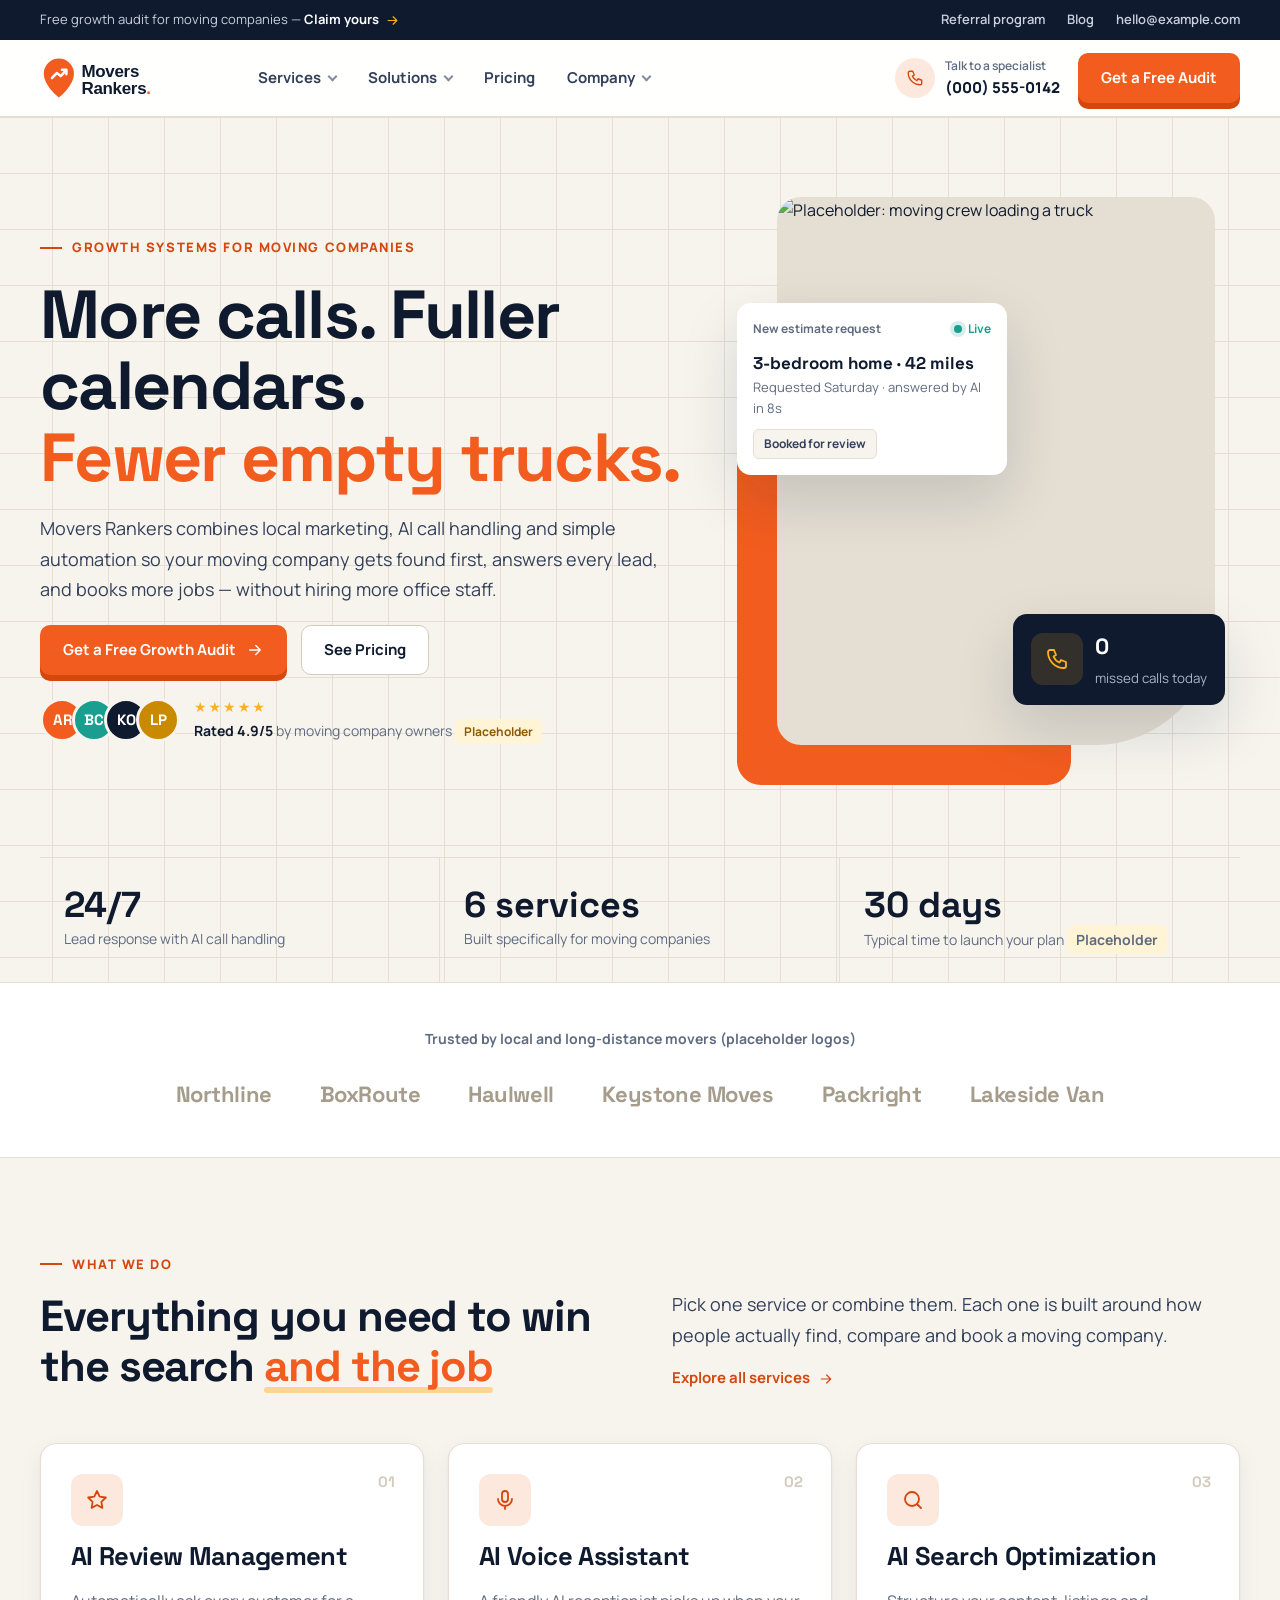
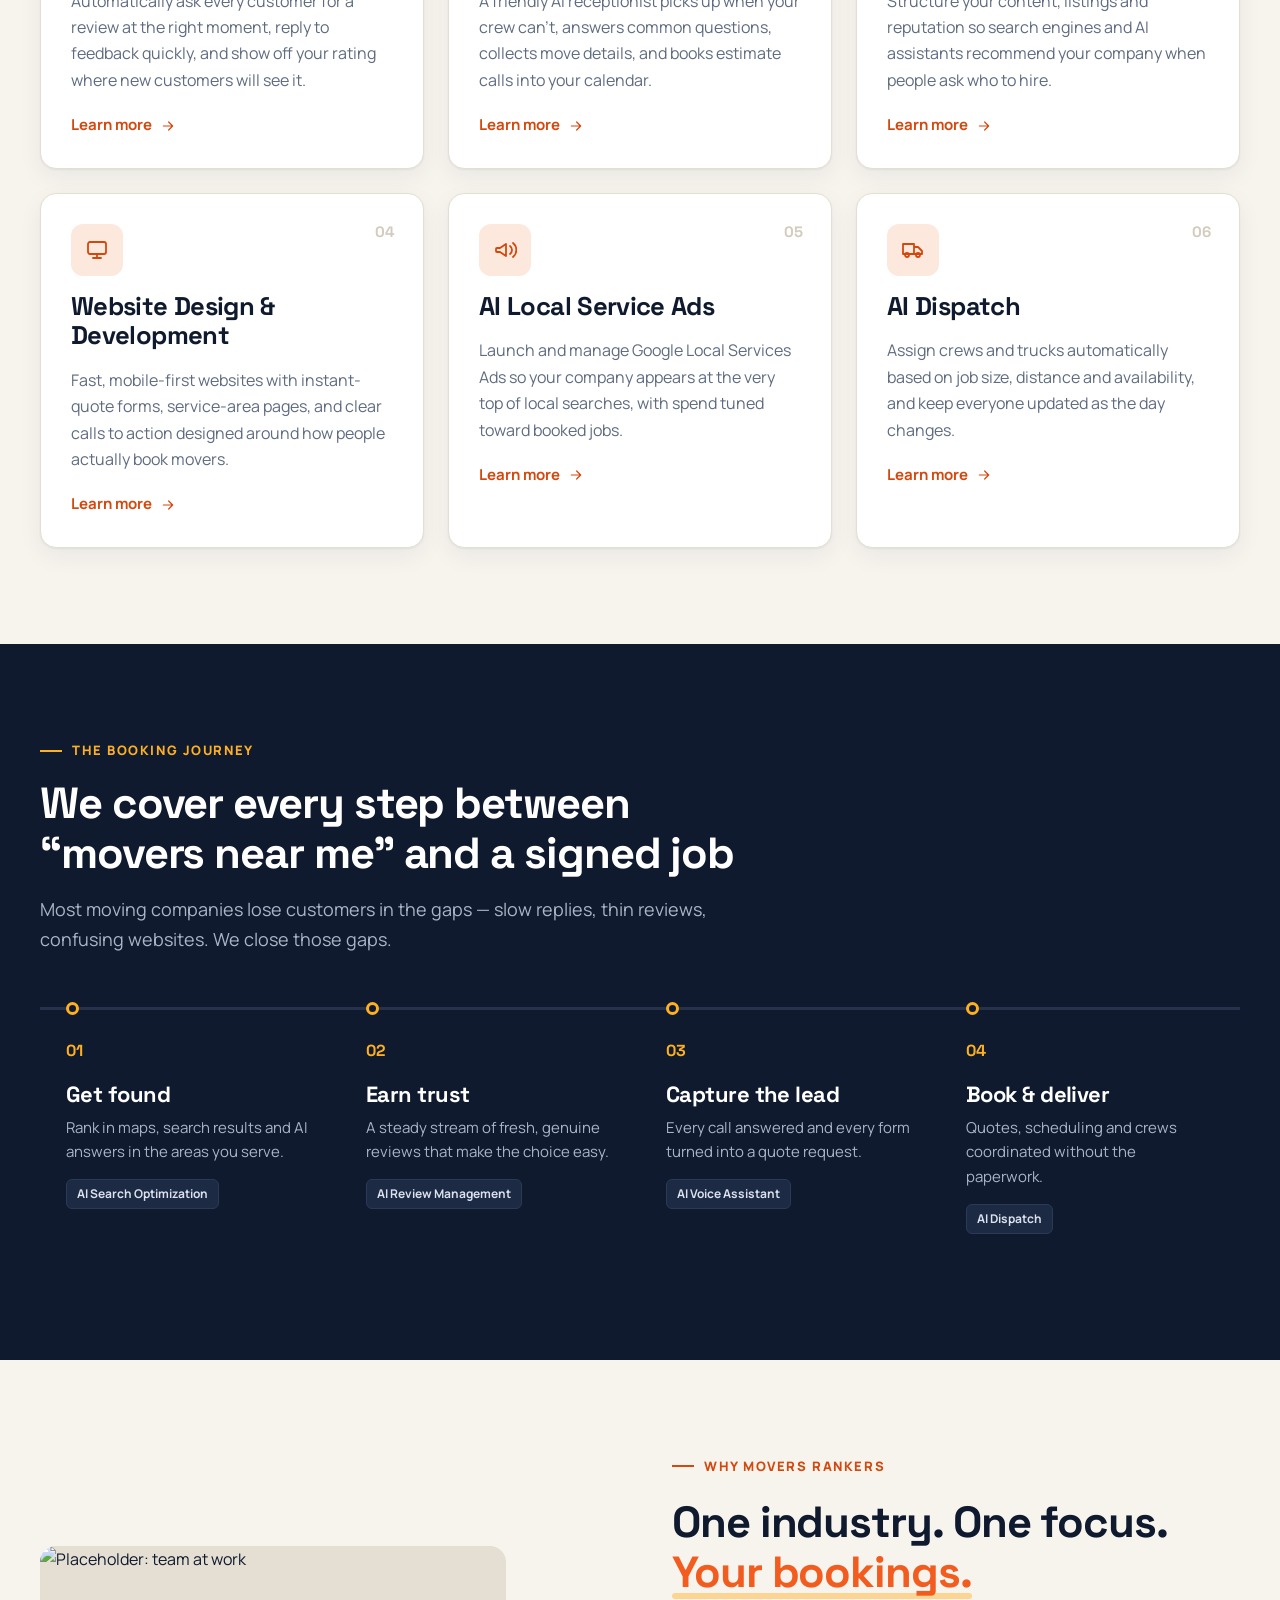
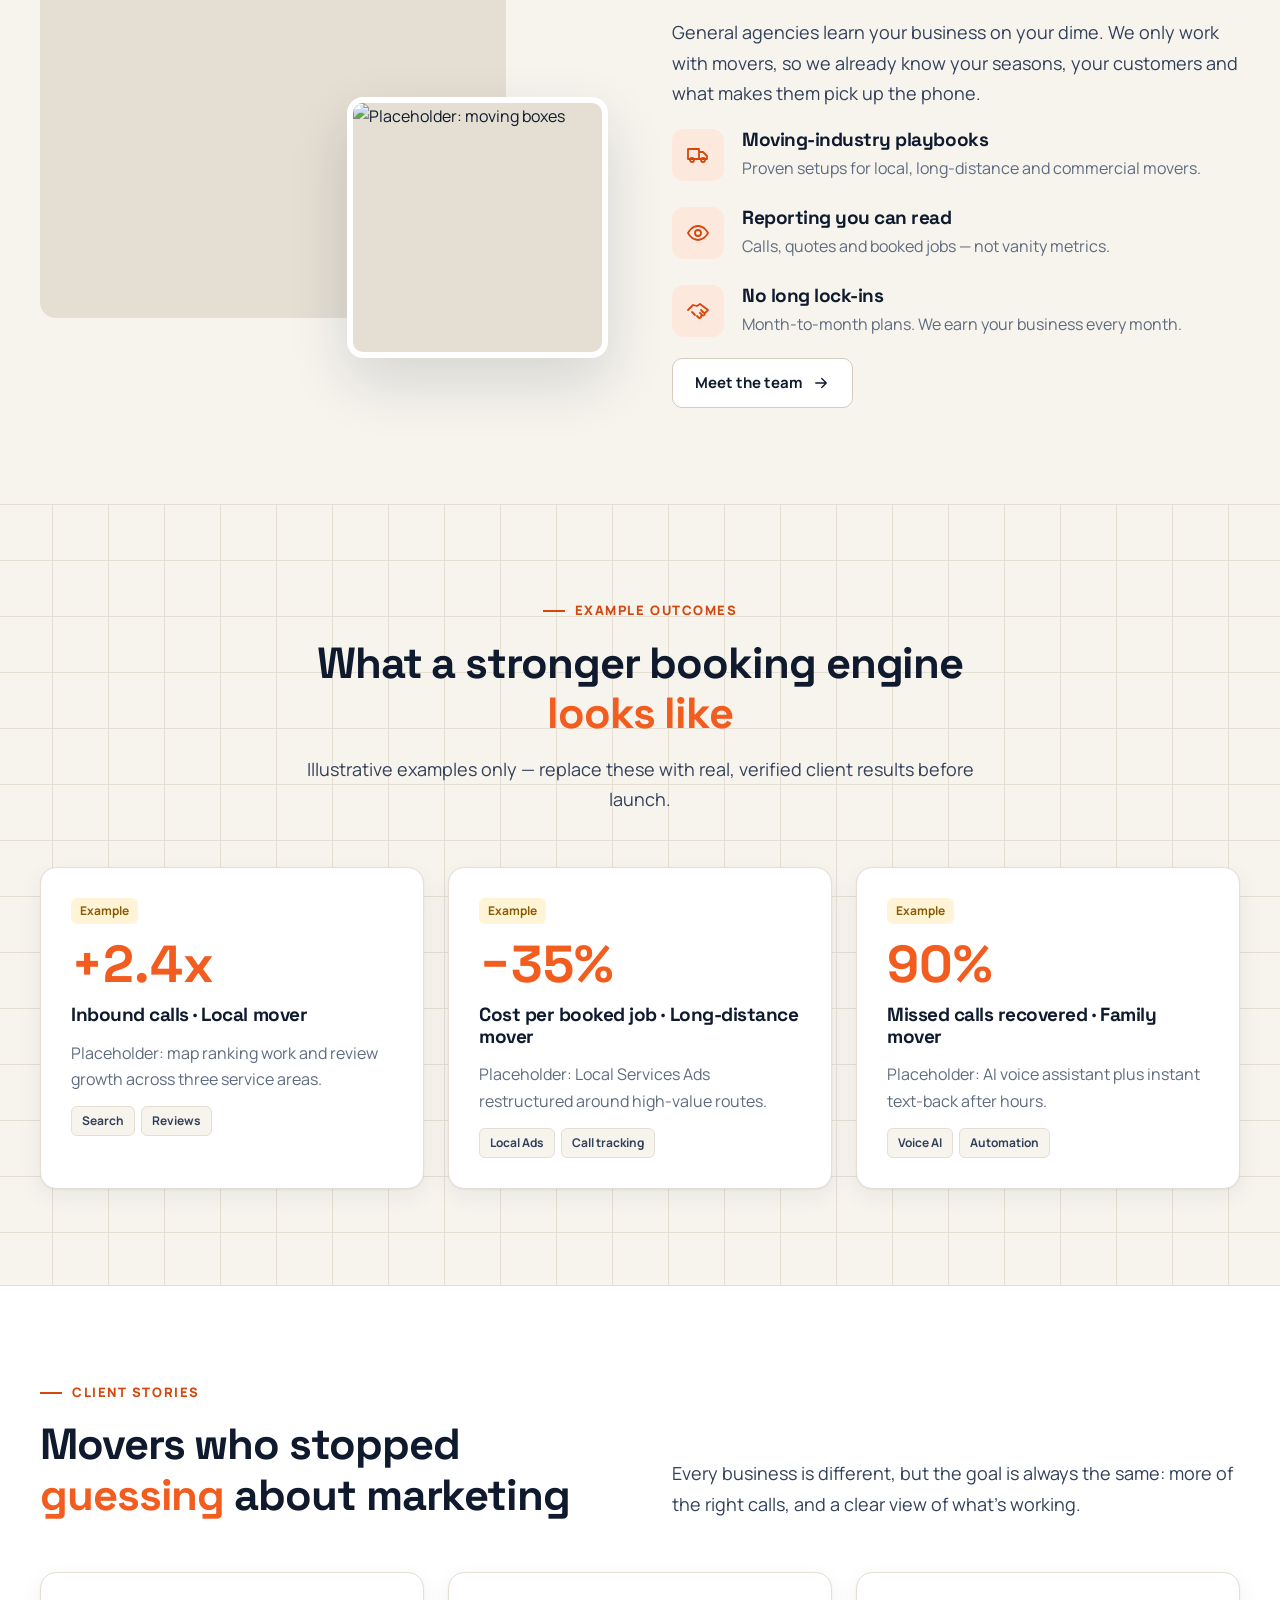
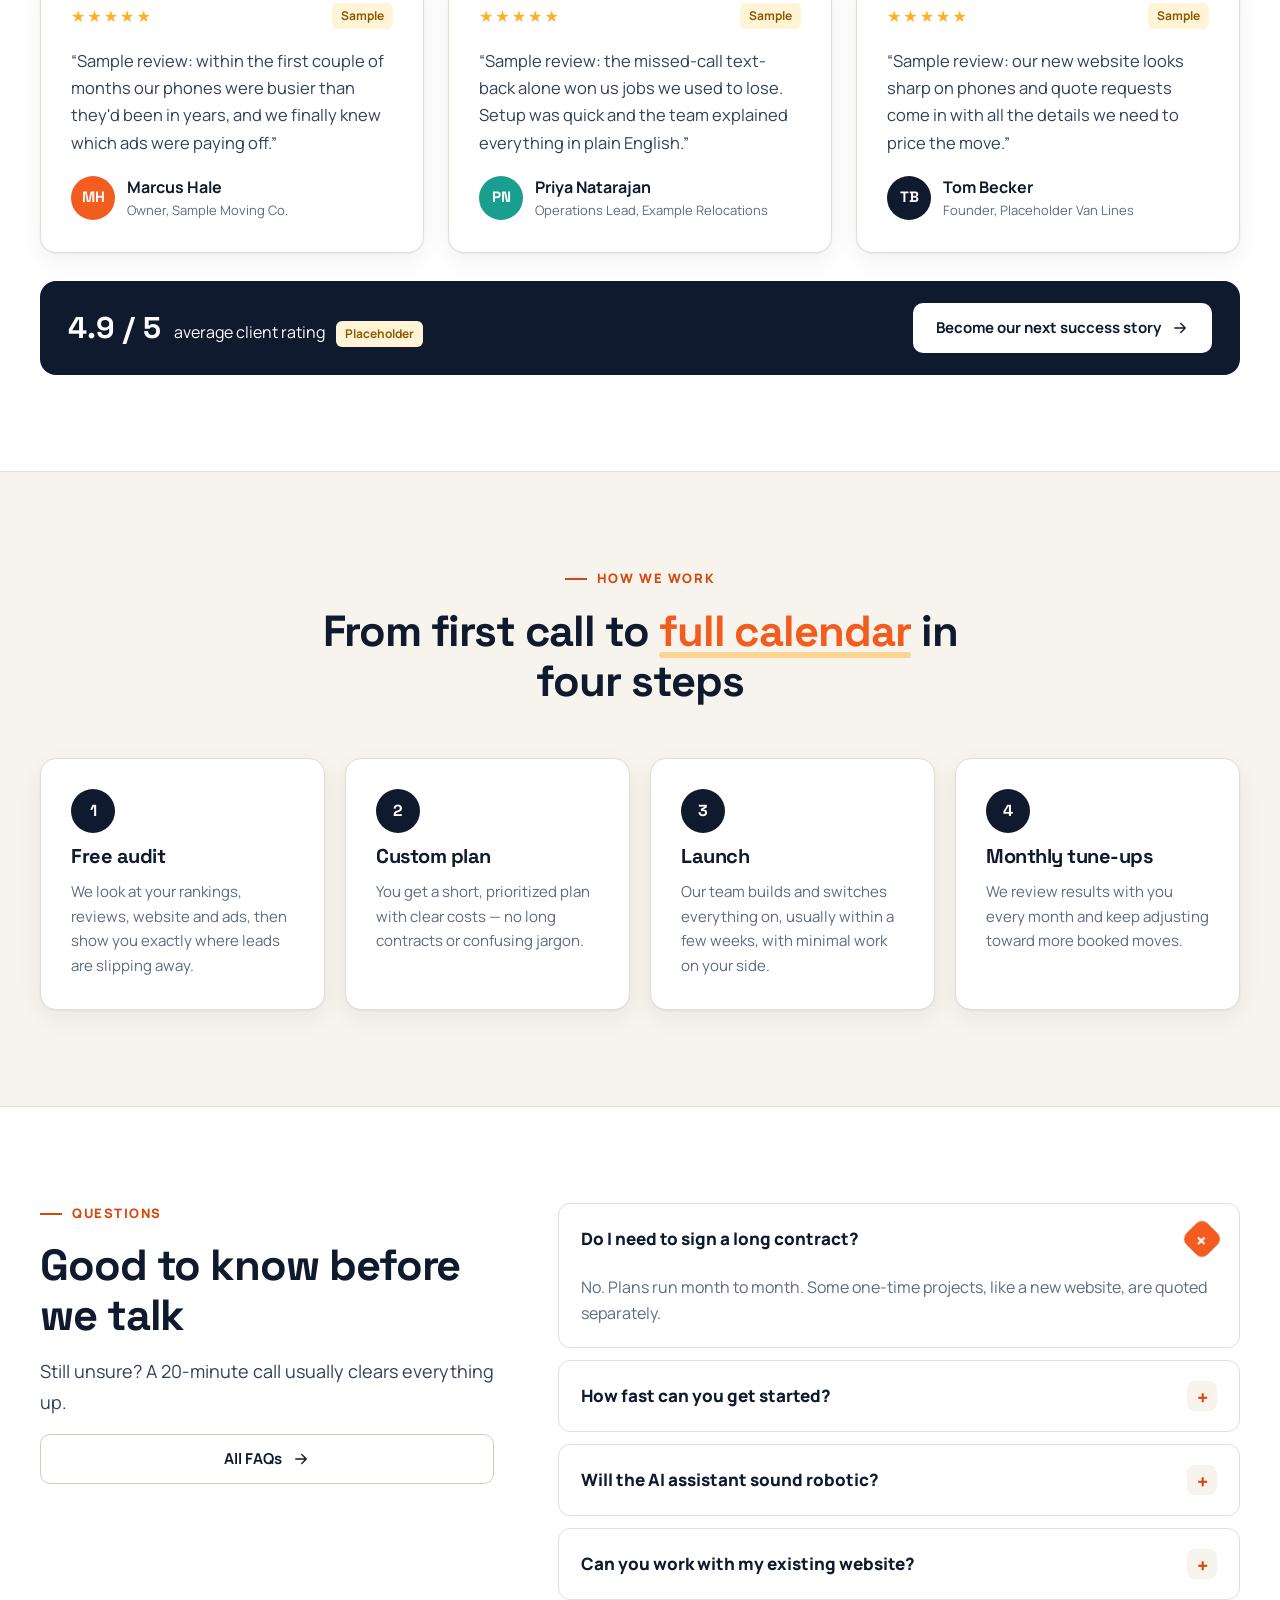
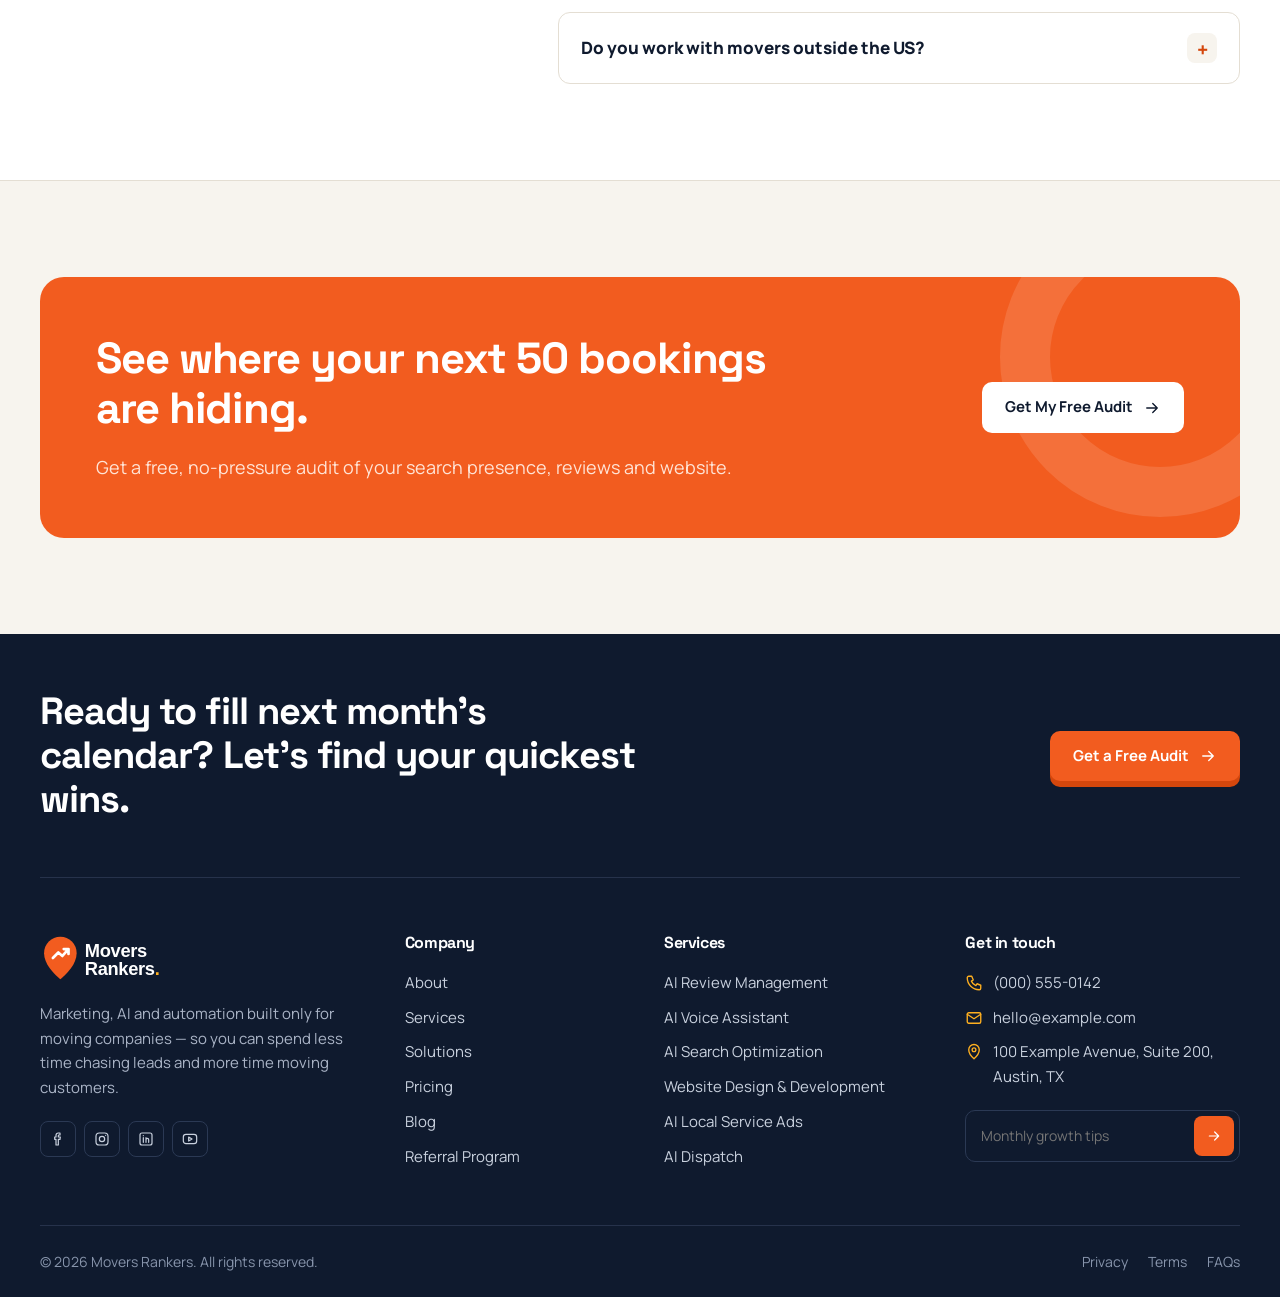
==== commit 43e65e06: "Redesign site with original branding, copy and layouts Replace the reference site's look and wording" ====
--- a/index.html
+++ b/index.html
@@ -3,12 +3,12 @@
 <head>
   <meta charset="utf-8">
   <meta name="viewport" content="width=device-width, initial-scale=1">
-  <title>Movers Rankers — Marketing, AI & Automation for Moving Companies</title>
-  <meta name="description" content="Placeholder description: digital marketing, AI and automation built for moving companies.">
+  <title>Movers Rankers — Marketing & AI Growth Systems for Moving Companies</title>
+  <meta name="description" content="Marketing, AI and automation built only for moving companies. More calls, fuller calendars, fewer empty trucks.">
   <link rel="icon" href="assets/img/logo.svg">
   <link rel="preconnect" href="https://fonts.googleapis.com">
   <link rel="preconnect" href="https://fonts.gstatic.com" crossorigin>
-  <link href="https://fonts.googleapis.com/css2?family=Onest:wght@400;500;600;700&family=Plus+Jakarta+Sans:wght@400;500;600;700;800&display=swap" rel="stylesheet">
+  <link href="https://fonts.googleapis.com/css2?family=Manrope:wght@400;500;600;700;800&family=Space+Grotesk:wght@500;600;700&display=swap" rel="stylesheet">
   <link rel="stylesheet" href="assets/css/style.css">
   <script src="assets/js/main.js" defer></script>
 </head>
@@ -17,116 +17,140 @@
 
   <main>
     <!-- HERO -->
-    <section class="hero">
-      <div class="container split">
-        <div class="stack">
-          <span class="eyebrow">Growth partner for moving companies</span>
-          <h1 class="hero-title">Marketing That <span class="rotator" data-words="Moves|Ranks|Leads">Moves</span><br>Your Business Forward</h1>
-          <p class="lead">Placeholder copy — running a moving company is about more than trucks, boxes and manpower. It's about being the first name people trust when they search “movers near me.” We help moving businesses attract high-quality leads and grow steadily.</p>
-          <div class="hero-actions">
-            <a class="btn btn--primary" href="contact.html">Get Started <span class="btn-arrow"><svg class="ic"><use href="#i-arrow-ur"/></svg></span></a>
-            <div class="proof">
-              <div class="avatars">
-                <img src="https://i.pravatar.cc/160?u=mr-h1" alt="" width="48" height="48">
-                <img src="https://i.pravatar.cc/160?u=mr-h2" alt="" width="48" height="48">
-                <img src="https://i.pravatar.cc/160?u=mr-h3" alt="" width="48" height="48">
-              </div>
-              <div><span class="stars">★★★★★</span><strong>2.7k</strong><small>Positive Reviews</small></div>
-            </div>
-          </div>
-        </div>
-        <div class="hero-visual reveal">
-          <div class="media"><img src="https://picsum.photos/seed/mr-hero-truck/900/900" alt="Placeholder image of a moving crew" width="900" height="900"></div>
-          <div class="float-chip float-chip--a"><span class="icon-badge"><svg class="ic"><use href="#i-phone"/></svg></span><span><strong>+128</strong><small>Calls this month</small></span></div>
-          <div class="float-chip float-chip--b"><span class="icon-badge"><svg class="ic"><use href="#i-trend"/></svg></span><span><strong>#1</strong><small>Local ranking</small></span></div>
-        </div>
-      </div>
-    </section>
-
-    <!-- ABOUT / WHAT WE DO -->
-    <section class="section section--panel">
-      <div class="container split">
-        <div class="about-media reveal">
-          <div class="media"><img src="https://picsum.photos/seed/mr-dashboard/1024/819" alt="Placeholder growth dashboard" width="1024" height="819" loading="lazy"></div>
-          <div class="stat-card">
-            <div class="stat-num"><b data-count="10">0</b><span>+</span></div>
-            <p>Years of experience supporting service-based companies.</p>
-          </div>
-        </div>
-        <div class="stack reveal">
-          <span class="eyebrow">Proven Growth Services for Movers</span>
-          <h2 class="h2 grad-text">AI-Driven Marketing, Measurable Results</h2>
-          <p class="lead">Placeholder copy — every strategy is built on research, analytics and proven methods designed to help movers dominate their local markets, from top Google rankings to ad campaigns that generate calls.</p>
-          <h5 style="font-size:20px">What We Do Best</h5>
-          <ul class="check-list grid-2" style="gap:14px 24px">
-            <li>SEO for Moving Companies</li>
-            <li>Website Design & Optimization</li>
-            <li>Google Ads & PPC Campaigns</li>
-            <li>Local Service Ads</li>
-            <li>Social Media Marketing</li>
-            <li>Conversion Rate Optimization</li>
-          </ul>
-          <a class="btn btn--ghost" href="about.html">More About Us <span class="btn-arrow"><svg class="ic"><use href="#i-arrow-ur"/></svg></span></a>
+    <section class="hero section--grid">
+      <div class="container">
+        <div class="hero-grid">
+          <div class="stack">
+            <span class="eyebrow">Growth systems for moving companies</span>
+            <h1 class="h1">More calls. Fuller calendars. <span class="hl">Fewer empty trucks.</span></h1>
+            <p class="lead">Movers Rankers combines local marketing, AI call handling and simple automation so your moving company gets found first, answers every lead, and books more jobs — without hiring more office staff.</p>
+            <div class="hero-actions">
+              <a class="btn btn--primary" href="contact.html">Get a Free Growth Audit <svg class="ic"><use href="#i-arrow"/></svg></a>
+              <a class="btn btn--ghost" href="pricing.html">See Pricing</a>
+            </div>
+            <div class="hero-proof">
+              <div class="avatar-row" id="hero-avatars"></div>
+              <span><span class="stars">★★★★★</span><br><b>Rated 4.9/5</b> by moving company owners <span class="sample-note">Placeholder</span></span>
+            </div>
+          </div>
+          <div class="hero-visual reveal">
+            <div class="media"><img src="https://picsum.photos/seed/mrx-hero-moving/800/1000" alt="Placeholder: moving crew loading a truck" width="800" height="1000"></div>
+            <div class="lead-card">
+              <div class="lead-card-top"><span>New estimate request</span><span class="live">Live</span></div>
+              <b>3-bedroom home · 42 miles</b>
+              <p>Requested Saturday · answered by AI in 8s</p>
+              <span class="tag">Booked for review</span>
+            </div>
+            <div class="mini-card">
+              <span class="icon-badge" style="background:rgba(255,176,32,.15);color:#ffb020"><svg class="ic"><use href="#i-phone"/></svg></span>
+              <span><strong>0</strong><small>missed calls today</small></span>
+            </div>
+          </div>
+        </div>
+        <div class="hero-stats">
+          <div><strong data-count="24" data-suffix="/7">0</strong><span>Lead response with AI call handling</span></div>
+          <div><strong data-count="6" data-suffix=" services">0</strong><span>Built specifically for moving companies</span></div>
+          <div><strong data-count="30" data-suffix=" days">0</strong><span>Typical time to launch your plan <span class="sample-note">Placeholder</span></span></div>
+        </div>
+      </div>
+    </section>
+
+    <!-- LOGOS -->
+    <section class="section section--alt" style="padding:44px 0">
+      <div class="container">
+        <p class="logo-caption">Trusted by local and long-distance movers (placeholder logos)</p>
+        <div class="logo-row">
+          <span>Northline</span><span>BoxRoute</span><span>Haulwell</span><span>Keystone Moves</span><span>Packright</span><span>Lakeside Van</span>
         </div>
       </div>
     </section>
 
     <!-- SERVICES -->
-    <section class="section section--glow">
-      <div class="container">
-        <div class="section-head section-head--center reveal">
-          <span class="eyebrow">Our Offerings</span>
-          <h2 class="h2 grad-text">Digital Marketing Services That Move Businesses</h2>
-        </div>
-        <div class="grid-3" id="service-cards"></div>
-        <div class="note-pill"><p>Need a custom growth plan? <a href="contact.html">Let's talk strategy.</a></p></div>
-      </div>
-    </section>
-
-    <!-- WHY US -->
-    <section class="section section--panel-br">
-      <div class="container split" style="align-items:start">
-        <div class="feature-stack">
-          <div class="card feature reveal">
-            <span class="icon-badge"><svg class="ic"><use href="#i-chart"/></svg></span>
-            <div><h4>Data-Driven Decisions</h4><p>Placeholder copy — every campaign is backed by analytics so your investment delivers maximum return.</p><a class="link-arrow" href="#">Read More <svg class="ic"><use href="#i-arrow"/></svg></a></div>
-          </div>
-          <div class="card feature reveal">
-            <span class="icon-badge"><svg class="ic"><use href="#i-sparkle"/></svg></span>
-            <div><h4>Creative & Competitive</h4><p>Placeholder copy — strategies built to capture attention and convert prospects into paying customers.</p><a class="link-arrow" href="#">Read More <svg class="ic"><use href="#i-arrow"/></svg></a></div>
-          </div>
-          <div class="card feature reveal">
-            <span class="icon-badge"><svg class="ic"><use href="#i-eye"/></svg></span>
-            <div><h4>Clear & Transparent</h4><p>Placeholder copy — full visibility into where your money goes, how campaigns perform and what results you get.</p><a class="link-arrow" href="#">Read More <svg class="ic"><use href="#i-arrow"/></svg></a></div>
-          </div>
-        </div>
-        <div class="stack reveal">
-          <span class="eyebrow">Why Moving Companies Trust Us</span>
-          <h2 class="h2 grad-text">Your Growth is Our Mission</h2>
-          <p class="lead">Placeholder copy — the moving industry is competitive, and without strong online visibility even the best companies get overlooked. We act as growth partners, not just marketers, and build strategies that produce measurable outcomes.</p>
-          <div class="media" style="aspect-ratio:670/500;width:100%"><img src="https://picsum.photos/seed/mr-about-team/670/500" alt="Placeholder team photo" loading="lazy"></div>
-          <div class="cta-strip" style="width:100%">
-            <h5>Partner with Movers Rankers & take your brand to the next level.</h5>
-            <a class="btn btn--primary" href="contact.html">Let's Talk Strategy <span class="btn-arrow"><svg class="ic"><use href="#i-arrow-ur"/></svg></span></a>
-          </div>
-        </div>
-      </div>
-    </section>
-
-    <!-- CASE STUDIES -->
     <section class="section">
       <div class="container">
         <div class="section-head section-head--split reveal">
           <div>
-            <span class="eyebrow">Case Studies</span>
-            <h2 class="h2 grad-text">Real Movers. Real Results.</h2>
+            <span class="eyebrow">What we do</span>
+            <h2 class="h2">Everything you need to win the search <span class="hl">and the job</span></h2>
           </div>
           <div>
-            <p class="lead">Placeholder copy — we don't just describe strategies; we share outcomes. A few example results from movers across the country:</p>
-            <a class="btn btn--ghost" href="#">More Case Studies <span class="btn-arrow"><svg class="ic"><use href="#i-arrow-ur"/></svg></span></a>
-          </div>
-        </div>
-        <div class="grid-2" id="case-cards"></div>
+            <p class="lead">Pick one service or combine them. Each one is built around how people actually find, compare and book a moving company.</p>
+            <a class="link-arrow" href="services.html">Explore all services <svg class="ic"><use href="#i-arrow"/></svg></a>
+          </div>
+        </div>
+        <div class="grid-3" id="service-cards"></div>
+      </div>
+    </section>
+
+    <!-- JOURNEY -->
+    <section class="section section--dark">
+      <div class="container">
+        <div class="section-head reveal">
+          <span class="eyebrow">The booking journey</span>
+          <h2 class="h2">We cover every step between “movers near me” and a signed job</h2>
+          <p class="lead">Most moving companies lose customers in the gaps — slow replies, thin reviews, confusing websites. We close those gaps.</p>
+        </div>
+        <div class="journey">
+          <div class="journey-step reveal"><h4>Get found</h4><p>Rank in maps, search results and AI answers in the areas you serve.</p><span class="tag">AI Search Optimization</span></div>
+          <div class="journey-step reveal"><h4>Earn trust</h4><p>A steady stream of fresh, genuine reviews that make the choice easy.</p><span class="tag">AI Review Management</span></div>
+          <div class="journey-step reveal"><h4>Capture the lead</h4><p>Every call answered and every form turned into a quote request.</p><span class="tag">AI Voice Assistant</span></div>
+          <div class="journey-step reveal"><h4>Book & deliver</h4><p>Quotes, scheduling and crews coordinated without the paperwork.</p><span class="tag">AI Dispatch</span></div>
+        </div>
+      </div>
+    </section>
+
+    <!-- WHY US -->
+    <section class="section">
+      <div class="container split">
+        <div class="photo-stack reveal">
+          <div class="media"><img src="https://picsum.photos/seed/mrx-office-team/900/720" alt="Placeholder: team at work" loading="lazy"></div>
+          <div class="media"><img src="https://picsum.photos/seed/mrx-boxes/500/500" alt="Placeholder: moving boxes" loading="lazy"></div>
+        </div>
+        <div class="stack reveal">
+          <span class="eyebrow">Why Movers Rankers</span>
+          <h2 class="h2">One industry. One focus. <span class="hl">Your bookings.</span></h2>
+          <p class="lead">General agencies learn your business on your dime. We only work with movers, so we already know your seasons, your customers and what makes them pick up the phone.</p>
+          <div class="feature-list">
+            <div class="feature"><span class="icon-badge"><svg class="ic"><use href="#i-truck"/></svg></span><div><h4>Moving-industry playbooks</h4><p>Proven setups for local, long-distance and commercial movers.</p></div></div>
+            <div class="feature"><span class="icon-badge"><svg class="ic"><use href="#i-eye"/></svg></span><div><h4>Reporting you can read</h4><p>Calls, quotes and booked jobs — not vanity metrics.</p></div></div>
+            <div class="feature"><span class="icon-badge"><svg class="ic"><use href="#i-handshake"/></svg></span><div><h4>No long lock-ins</h4><p>Month-to-month plans. We earn your business every month.</p></div></div>
+          </div>
+          <a class="btn btn--ghost" href="about.html">Meet the team <svg class="ic"><use href="#i-arrow"/></svg></a>
+        </div>
+      </div>
+    </section>
+
+    <!-- RESULTS -->
+    <section class="section section--grid">
+      <div class="container">
+        <div class="section-head section-head--center reveal">
+          <span class="eyebrow">Example outcomes</span>
+          <h2 class="h2">What a stronger booking engine <span class="hl">looks like</span></h2>
+          <p class="lead">Illustrative examples only — replace these with real, verified client results before launch.</p>
+        </div>
+        <div class="grid-3">
+          <article class="card result-card reveal">
+            <span class="sample-note" style="justify-self:start">Example</span>
+            <span class="result-metric">+2.4x</span>
+            <h4>Inbound calls · Local mover</h4>
+            <p>Placeholder: map ranking work and review growth across three service areas.</p>
+            <div class="tags"><span class="tag">Search</span><span class="tag">Reviews</span></div>
+          </article>
+          <article class="card result-card reveal">
+            <span class="sample-note" style="justify-self:start">Example</span>
+            <span class="result-metric">−35%</span>
+            <h4>Cost per booked job · Long-distance mover</h4>
+            <p>Placeholder: Local Services Ads restructured around high-value routes.</p>
+            <div class="tags"><span class="tag">Local Ads</span><span class="tag">Call tracking</span></div>
+          </article>
+          <article class="card result-card reveal">
+            <span class="sample-note" style="justify-self:start">Example</span>
+            <span class="result-metric">90%</span>
+            <h4>Missed calls recovered · Family mover</h4>
+            <p>Placeholder: AI voice assistant plus instant text-back after hours.</p>
+            <div class="tags"><span class="tag">Voice AI</span><span class="tag">Automation</span></div>
+          </article>
+        </div>
       </div>
     </section>
 
@@ -134,20 +158,35 @@
     <div data-partial="process"></div>
 
     <!-- FAQ -->
-    <section class="section">
+    <section class="section section--alt">
       <div class="container faq-layout">
         <div class="section-head reveal">
-          <span class="eyebrow">Frequently Asked Questions</span>
-          <h2 class="h2 grad-text">Got Questions? We've Got Answers.</h2>
-          <p class="lead">Placeholder copy — can't find what you're looking for? Our team is happy to help.</p>
-          <a class="btn btn--primary" href="faqs.html">View All FAQs <span class="btn-arrow"><svg class="ic"><use href="#i-arrow-ur"/></svg></span></a>
+          <span class="eyebrow">Questions</span>
+          <h2 class="h2">Good to know before we talk</h2>
+          <p class="lead">Still unsure? A 20-minute call usually clears everything up.</p>
+          <a class="btn btn--ghost" href="faqs.html">All FAQs <svg class="ic"><use href="#i-arrow"/></svg></a>
         </div>
         <div class="faq reveal">
-          <details open><summary>How long does it take to build a website?</summary><p>Placeholder answer — most projects are completed in 1–2 weeks, depending on size and customization.</p></details>
-          <details><summary>Will my website be mobile-friendly?</summary><p>Placeholder answer — yes. Every site is responsive across phones, tablets and desktops.</p></details>
-          <details><summary>Do you also provide website maintenance?</summary><p>Placeholder answer — yes. Ongoing support keeps your site secure, updated and performing well.</p></details>
-          <details><summary>Can you redesign my existing website?</summary><p>Placeholder answer — of course. We can turn an outdated site into a modern, lead-driven platform.</p></details>
-          <details><summary>Will my site be optimized for SEO?</summary><p>Placeholder answer — yes. Every site is built with SEO-friendly architecture from day one.</p></details>
+          <details open><summary>Do I need to sign a long contract?</summary><p>No. Plans run month to month. Some one-time projects, like a new website, are quoted separately.</p></details>
+          <details><summary>How fast can you get started?</summary><p>After your free audit we usually launch within two to four weeks, depending on which services you choose.</p></details>
+          <details><summary>Will the AI assistant sound robotic?</summary><p>It uses a natural voice and your company's own script. You approve the answers before it goes live, and calls can be passed to your team at any time.</p></details>
+          <details><summary>Can you work with my existing website?</summary><p>Yes. We can improve what you have or build something new if that's the faster route to more quote requests.</p></details>
+          <details><summary>Do you work with movers outside the US?</summary><p>Placeholder answer — update to reflect the markets you serve.</p></details>
+        </div>
+      </div>
+    </section>
+
+    <!-- CTA -->
+    <section class="section">
+      <div class="container">
+        <div class="cta-band reveal">
+          <div class="stack">
+            <h2 class="h2">See where your next 50 bookings are hiding.</h2>
+            <p>Get a free, no-pressure audit of your search presence, reviews and website.</p>
+          </div>
+          <div class="actions">
+            <a class="btn btn--light" href="contact.html">Get My Free Audit <svg class="ic"><use href="#i-arrow"/></svg></a>
+          </div>
         </div>
       </div>
     </section>
@@ -157,28 +196,16 @@
 
   <script>
     document.addEventListener("mr:ready", () => {
-      const { SERVICES, ic } = window.MR;
-      document.getElementById("service-cards").innerHTML = SERVICES.map((s) => `
+      const { SERVICES, ic, avatar } = window.MR;
+      document.getElementById("hero-avatars").innerHTML = ["Ana Ruiz", "Ben Cole", "Kim Osei", "Lee Park"].map(avatar).join("");
+      document.getElementById("service-cards").innerHTML = SERVICES.map((s, i) => `
         <a class="card service-card reveal" href="service-detail.html?s=${s.slug}">
+          <span class="card-num">${String(i + 1).padStart(2, "0")}</span>
           <span class="icon-badge">${ic(s.icon)}</span>
-          <h4 class="h3">${s.name}</h4>
+          <h3 class="h3">${s.name}</h3>
           <p>${s.long}</p>
-          <span class="card-foot"><span class="link-arrow">View Details</span><span class="circle-link">${ic("arrow-ur")}</span></span>
+          <span class="link-arrow">Learn more ${ic("arrow")}</span>
         </a>`).join("");
-
-      const cases = [
-        ["Local Moving Company, Dallas", "300%", "increase in phone calls within 90 days after targeted PPC + SEO.", ["Social", "Influencer", "Retargeting", "Google", "Video", "Local", "Community"]],
-        ["Eco-Friendly Mover, California", "5x", "ROI from Google Ads within six months.", ["Content", "LinkedIn Ads", "Email", "Webinar", "Landing", "CRM", "Retargeting"]],
-        ["Family-Owned Mover, Florida", "2x", "leads by optimizing Local Service Ads and SEO.", ["SEO", "PPC Ads", "CRO", "Analytics", "Influencer", "A/B Testing", "Email"]],
-        ["Long-Distance Mover, Chicago", "+60%", "more leads and 2x organic traffic through SEO.", ["Viral", "Partnership", "PR", "Growth", "UGC", "Media", "Branding"]]
-      ];
-      document.getElementById("case-cards").innerHTML = cases.map(([title, metric, text, tags]) => `
-        <article class="card case-card reveal">
-          <span class="case-metric grad-text">${metric}</span>
-          <h4>${title}</h4>
-          <p>Placeholder result — ${text}</p>
-          <div class="tag-marquee"><div class="tag-track">${[...tags, ...tags].map((t) => `<span class="tag">${t}</span>`).join("")}</div></div>
-        </article>`).join("");
     });
   </script>
 </body>
--- a/assets/css/style.css
+++ b/assets/css/style.css
@@ -1,510 +1,428 @@
 /* ==========================================================
-   Movers Rankers — static rebuild
-   Tokens mirror the source site's Elementor globals.
+   Movers Rankers — site styles
+   Light, warm base · navy ink · orange accent
 ========================================================== */
 :root {
-  --bg: #0e0e0e;
-  --bg-deep: #040404;
-  --surface: #1f1f1f;
-  --surface-2: #141414;
-  --purple: #c82aef;
-  --purple-strong: #a918d0;
-  --lilac: #dc9bec;
-  --text: #ffffff;
-  --muted: #b9b3bf;
-  --muted-2: #8f8796;
-  --line: rgba(255, 255, 255, .1);
-  --radius: 18px;
-  --radius-sm: 12px;
-  --container: 1240px;
-  --font: "Plus Jakarta Sans", system-ui, -apple-system, "Segoe UI", Arial, sans-serif;
-  --font-ui: "Onest", var(--font);
-  --grad-text: linear-gradient(321deg, #c82aef 0%, #ffffff 69%);
-  --grad-panel: radial-gradient(at top left, #1f1f1f 0%, #0e0e0e 70%);
-  --grad-panel-br: radial-gradient(at bottom right, #1f1f1f 0%, #0e0e0e 50%);
+  --paper: #f7f4ee;
+  --white: #ffffff;
+  --ink: #0f1a2e;
+  --ink-2: #33405a;
+  --muted: #5f6b80;
+  --line: #e4ded3;
+  --line-strong: #d3cbbd;
+  --navy: #0f1a2e;
+  --navy-2: #18243b;
+  --accent: #f25c1f;
+  --accent-dark: #d4470d;
+  --accent-soft: #fde8dd;
+  --amber: #ffb020;
+  --teal: #1a9e8f;
+  --radius: 10px;
+  --radius-lg: 16px;
+  --container: 1200px;
+  --shadow: 0 1px 2px rgba(15, 26, 46, .06), 0 8px 24px rgba(15, 26, 46, .06);
+  --shadow-lg: 0 24px 60px rgba(15, 26, 46, .14);
+  --font: "Manrope", system-ui, -apple-system, "Segoe UI", Arial, sans-serif;
+  --font-display: "Space Grotesk", var(--font);
 }
 
 *, *::before, *::after { box-sizing: border-box; }
-
 html { scroll-behavior: smooth; }
-
 body {
-  margin: 0;
-  background: var(--bg-deep);
-  color: var(--text);
-  font-family: var(--font);
-  font-size: 16px;
-  font-weight: 500;
-  line-height: 1.6;
-  -webkit-font-smoothing: antialiased;
-  overflow-x: hidden;
-}
-
+  margin: 0; background: var(--paper); color: var(--ink);
+  font-family: var(--font); font-size: 16px; line-height: 1.65;
+  -webkit-font-smoothing: antialiased; overflow-x: hidden;
+}
 img { display: block; max-width: 100%; height: auto; }
 a { color: inherit; text-decoration: none; }
-h1, h2, h3, h4, h5, h6 { margin: 0; font-weight: 700; line-height: 1.2; letter-spacing: -.02em; }
+h1, h2, h3, h4, h5, h6 { margin: 0; font-family: var(--font-display); font-weight: 700; line-height: 1.15; letter-spacing: -.025em; }
 p { margin: 0; }
 ul { margin: 0; padding: 0; list-style: none; }
 button { font: inherit; color: inherit; cursor: pointer; }
 
-.ic { width: 20px; height: 20px; fill: none; stroke: currentColor; stroke-width: 1.7; stroke-linecap: round; stroke-linejoin: round; flex-shrink: 0; }
-
+.ic { width: 20px; height: 20px; fill: none; stroke: currentColor; stroke-width: 1.8; stroke-linecap: round; stroke-linejoin: round; flex-shrink: 0; }
 .container { width: min(var(--container), calc(100% - 32px)); margin-inline: auto; }
 
-.section { position: relative; padding: 100px 0; overflow: hidden; }
-.section--panel { background: var(--grad-panel); }
-.section--panel-br { background: var(--grad-panel-br); }
-.section--glow::before {
-  content: ""; position: absolute; inset: auto -20% -40% auto; width: 700px; height: 700px;
-  background: radial-gradient(circle, rgba(200, 42, 239, .22), transparent 65%); pointer-events: none;
-}
-
-/* ---------- Typography helpers ---------- */
+/* ---------- Sections ---------- */
+.section { position: relative; padding: 96px 0; }
+.section--alt { background: var(--white); border-block: 1px solid var(--line); }
+.section--dark { background: var(--navy); color: #fff; }
+.section--dark .lead, .section--dark .muted { color: #aab4c6; }
+.section--grid {
+  background-color: var(--paper);
+  background-image: linear-gradient(var(--line) 1px, transparent 1px), linear-gradient(90deg, var(--line) 1px, transparent 1px);
+  background-size: 56px 56px; background-position: center top;
+}
+
+/* ---------- Type ---------- */
 .eyebrow {
   display: inline-flex; align-items: center; gap: 10px;
-  color: var(--text); font-size: 14px; font-weight: 600; letter-spacing: .02em;
-  padding: 6px 14px; border: 1px solid var(--line); border-radius: 100px;
-  background: rgba(255, 255, 255, .04);
-}
-.eyebrow::before {
-  content: ""; width: 8px; height: 8px; border-radius: 50%;
-  background: var(--purple); box-shadow: 0 0 14px var(--purple);
-}
-.grad-text {
-  background: var(--grad-text); -webkit-background-clip: text; background-clip: text;
-  -webkit-text-fill-color: transparent; color: transparent;
-}
-.h1 { font-size: clamp(40px, 6vw, 72px); line-height: 1.1; }
-.h2 { font-size: clamp(30px, 3.6vw, 46px); }
-.h3 { font-size: clamp(22px, 2.2vw, 28px); }
-.lead { color: var(--muted); font-size: 17px; line-height: 1.7; }
+  color: var(--accent-dark); font-size: 13px; font-weight: 800; letter-spacing: .12em; text-transform: uppercase;
+}
+.eyebrow::before { content: ""; width: 22px; height: 2px; background: currentColor; }
+.section--dark .eyebrow { color: var(--amber); }
+.h1 { font-size: clamp(40px, 5.4vw, 68px); line-height: 1.05; }
+.h2 { font-size: clamp(30px, 3.4vw, 44px); }
+.h3 { font-size: clamp(21px, 2vw, 26px); }
+.hl { position: relative; color: var(--accent); white-space: nowrap; }
+.hl::after { content: ""; position: absolute; left: 0; right: 0; bottom: .02em; height: .14em; background: var(--amber); opacity: .45; border-radius: 4px; z-index: -1; }
+.lead { color: var(--ink-2); font-size: 18px; line-height: 1.7; }
 .muted { color: var(--muted); }
 
-.section-head { display: grid; gap: 18px; max-width: 760px; margin-bottom: 56px; }
+.section-head { display: grid; gap: 16px; max-width: 720px; margin-bottom: 52px; }
 .section-head--center { margin-inline: auto; text-align: center; justify-items: center; }
-.section-head--split {
-  max-width: none; grid-template-columns: 1.1fr 1fr; align-items: end; gap: 30px 60px;
-}
-.section-head--split > div { display: grid; gap: 18px; justify-items: start; }
+.section-head--split { max-width: none; grid-template-columns: 1fr 1fr; align-items: end; gap: 24px 64px; }
+.section-head--split > div { display: grid; gap: 16px; justify-items: start; }
 
 /* ---------- Buttons ---------- */
 .btn {
-  display: inline-flex; align-items: center; justify-content: center; gap: 12px;
-  min-height: 52px; padding: 8px 8px 8px 24px; border: 1px solid transparent; border-radius: 100px;
-  font-size: 15px; font-weight: 600; white-space: nowrap;
-  transition: transform .25s ease, box-shadow .25s ease, background .25s ease, border-color .25s ease;
-}
-.btn .btn-arrow {
-  display: grid; place-items: center; width: 38px; height: 38px; border-radius: 50%;
-  background: #fff; color: var(--bg-deep); transition: transform .25s ease;
-}
-.btn .btn-arrow .ic { width: 16px; height: 16px; }
-.btn:hover .btn-arrow { transform: rotate(-45deg); }
-.btn--primary { background: linear-gradient(120deg, var(--purple-strong), var(--purple)); box-shadow: 0 8px 30px rgba(200, 42, 239, .25); }
-.btn--primary:hover { transform: translateY(-2px); box-shadow: 0 14px 34px rgba(200, 42, 239, .35); }
-.btn--ghost { border-color: var(--line); background: rgba(255, 255, 255, .04); }
-.btn--ghost:hover { border-color: var(--purple); }
-.btn--plain { padding: 14px 24px; }
-
-.link-arrow { display: inline-flex; align-items: center; gap: 8px; color: var(--lilac); font-weight: 600; font-size: 15px; }
+  display: inline-flex; align-items: center; justify-content: center; gap: 10px;
+  min-height: 50px; padding: 12px 22px; border: 1.5px solid transparent; border-radius: var(--radius);
+  font-weight: 700; font-size: 15px; white-space: nowrap; transition: background .2s, color .2s, border-color .2s, transform .2s;
+}
+.btn .ic { width: 18px; height: 18px; transition: transform .2s; }
+.btn:hover .ic { transform: translateX(3px); }
+.btn--primary { background: var(--accent); color: #fff; box-shadow: 0 6px 0 var(--accent-dark); }
+.btn--primary:hover { transform: translateY(2px); box-shadow: 0 4px 0 var(--accent-dark); }
+.btn--ghost { border-color: var(--line-strong); background: var(--white); color: var(--ink); }
+.btn--ghost:hover { border-color: var(--ink); }
+.btn--light { background: #fff; color: var(--ink); }
+.btn--light:hover { background: var(--amber); }
+.section--dark .btn--ghost { background: transparent; color: #fff; border-color: #3a4763; }
+.section--dark .btn--ghost:hover { border-color: #fff; }
+
+.link-arrow { display: inline-flex; align-items: center; gap: 8px; color: var(--accent-dark); font-weight: 700; font-size: 15px; }
 .link-arrow .ic { width: 16px; height: 16px; transition: transform .2s; }
 .link-arrow:hover .ic { transform: translateX(4px); }
 
-/* ---------- Cards ---------- */
-.card {
-  position: relative; padding: 32px; border: 1px solid var(--line); border-radius: var(--radius);
-  background: var(--grad-panel); transition: border-color .25s ease, transform .25s ease;
-}
-.card:hover { border-color: rgba(200, 42, 239, .55); transform: translateY(-4px); }
-.icon-badge {
-  display: grid; place-items: center; width: 64px; height: 64px; border-radius: 16px;
-  background: radial-gradient(at center, rgba(200, 42, 239, .45), rgba(200, 42, 239, .08) 70%);
-  border: 1px solid rgba(200, 42, 239, .35); color: #f2c6fc;
-}
-.icon-badge .ic { width: 28px; height: 28px; }
-
-.check-list { display: grid; gap: 14px; }
-.check-list li { display: flex; align-items: flex-start; gap: 12px; color: #e8e3ec; }
+/* ---------- Cards & lists ---------- */
+.card { position: relative; padding: 30px; border: 1px solid var(--line); border-radius: var(--radius-lg); background: var(--white); box-shadow: var(--shadow); transition: transform .25s, box-shadow .25s, border-color .25s; }
+a.card:hover, .card--hover:hover { transform: translateY(-4px); box-shadow: var(--shadow-lg); border-color: var(--line-strong); }
+.section--dark .card { background: var(--navy-2); border-color: #26324b; box-shadow: none; }
+.icon-badge { display: grid; place-items: center; width: 52px; height: 52px; border-radius: 12px; background: var(--accent-soft); color: var(--accent-dark); flex-shrink: 0; }
+.icon-badge .ic { width: 24px; height: 24px; }
+.section--dark .icon-badge { background: rgba(255, 176, 32, .12); color: var(--amber); }
+.check-list { display: grid; gap: 12px; }
+.check-list li { display: flex; gap: 12px; align-items: flex-start; }
 .check-list li::before {
-  content: ""; flex: 0 0 22px; height: 22px; margin-top: 1px; border-radius: 50%;
-  background: var(--purple) url("data:image/svg+xml,%3Csvg xmlns='http://www.w3.org/2000/svg' viewBox='0 0 24 24' fill='none' stroke='white' stroke-width='3' stroke-linecap='round' stroke-linejoin='round'%3E%3Cpath d='M5 12l5 5L20 7'/%3E%3C/svg%3E") center / 12px no-repeat;
+  content: ""; flex: 0 0 20px; height: 20px; margin-top: 3px; border-radius: 6px;
+  background: var(--teal) url("data:image/svg+xml,%3Csvg xmlns='http://www.w3.org/2000/svg' viewBox='0 0 24 24' fill='none' stroke='white' stroke-width='3.2' stroke-linecap='round' stroke-linejoin='round'%3E%3Cpath d='M5 12l5 5L20 7'/%3E%3C/svg%3E") center / 12px no-repeat;
 }
 .grid-2 { display: grid; grid-template-columns: repeat(2, minmax(0, 1fr)); gap: 24px; }
 .grid-3 { display: grid; grid-template-columns: repeat(3, minmax(0, 1fr)); gap: 24px; }
 .grid-4 { display: grid; grid-template-columns: repeat(4, minmax(0, 1fr)); gap: 24px; }
-
 .split { display: grid; grid-template-columns: 1fr 1fr; gap: 64px; align-items: center; }
-.split > .stack { display: grid; gap: 22px; justify-items: start; }
-
-.media { position: relative; border-radius: var(--radius); overflow: hidden; border: 1px solid var(--line); }
+.stack { display: grid; gap: 20px; justify-items: start; }
+.media { position: relative; overflow: hidden; border-radius: var(--radius-lg); background: var(--line); }
 .media img { width: 100%; height: 100%; object-fit: cover; }
+.tag { display: inline-block; padding: 4px 10px; border-radius: 6px; background: var(--paper); border: 1px solid var(--line); color: var(--ink-2); font-size: 12px; font-weight: 700; }
+.sample-note { display: inline-flex; align-items: center; gap: 6px; padding: 3px 9px; border-radius: 6px; background: #fff4d6; color: #8a5a00; font-size: 12px; font-weight: 700; }
+
+.avatar { display: grid; place-items: center; width: 44px; height: 44px; border-radius: 50%; color: #fff; font-family: var(--font-display); font-weight: 700; font-size: 15px; flex-shrink: 0; }
+.avatar-row { display: flex; }
+.avatar-row .avatar { border: 3px solid var(--paper); }
+.avatar-row .avatar + .avatar { margin-left: -12px; }
 
 /* ==========================================================
-   HEADER (mirrors the source's custom "mrh" mega-menu header)
+   HEADER
 ========================================================== */
-.site-header { position: sticky; top: 0; z-index: 1000; padding: 0 0 8px; background: #121017; font-family: var(--font-ui); }
-.site-header .container { width: min(1460px, calc(100% - 32px)); }
-.hdr-utility { display: flex; align-items: center; justify-content: space-between; gap: 20px; min-height: 34px; font-size: 12px; }
-.hdr-utility-left { display: flex; align-items: center; gap: 12px; color: #c0b7cb; }
-.hdr-mark { display: inline-flex; align-items: center; gap: 8px; color: #ebd8f2; font-size: 11px; font-weight: 600; letter-spacing: 1.4px; text-transform: uppercase; }
-.hdr-mark::before { content: ""; width: 7px; height: 7px; border-radius: 2px; background: #d451ef; transform: rotate(45deg); }
-.hdr-sep { width: 1px; height: 12px; background: #453b4d; }
-.hdr-utility-right { display: flex; gap: 20px; }
-.hdr-utility-right a { display: inline-flex; align-items: center; gap: 7px; color: #bfb5ca; transition: color .2s; }
-.hdr-utility-right a:hover { color: #fff; }
-.hdr-utility-right .ic { width: 14px; height: 14px; }
-
-.hdr-frame {
-  position: relative; display: flex; align-items: center; gap: 14px; min-height: 80px; padding: 6px;
-  border-radius: 15px; background: #fff; color: #282030; box-shadow: 0 10px 35px rgba(0, 0, 0, .13);
-}
-.hdr-brand {
-  position: relative; display: flex; align-items: center; justify-content: center; align-self: stretch;
-  flex: 0 0 188px; min-height: 66px; padding: 3px 18px; border: 1px solid #35253f; border-radius: 10px;
-  background: radial-gradient(ellipse at 100% 0%, rgba(191, 36, 232, .19), transparent 75%), #17121f;
-}
-.hdr-brand::after { content: ""; position: absolute; top: 12px; right: 0; bottom: 12px; width: 2px; background: linear-gradient(transparent, #c32be7, transparent); }
-.hdr-brand img { width: 148px; }
-.hdr-nav { flex: 1; min-width: 0; }
-.hdr-list { display: flex; align-items: center; justify-content: center; gap: 2px; }
+.topbar { background: var(--navy); color: #c9d1de; font-size: 13px; }
+.topbar .container { display: flex; align-items: center; justify-content: space-between; gap: 16px; min-height: 40px; }
+.topbar a { display: inline-flex; align-items: center; gap: 6px; color: #fff; font-weight: 700; }
+.topbar a .ic { width: 15px; height: 15px; color: var(--amber); }
+.topbar-right { display: flex; gap: 22px; }
+.topbar-right a { color: #c9d1de; font-weight: 600; }
+.topbar-right a:hover { color: #fff; }
+
+.site-header { position: sticky; top: 0; z-index: 1000; background: rgba(255, 255, 255, .94); backdrop-filter: blur(10px); border-bottom: 1px solid var(--line); }
+.hdr { position: relative; display: flex; align-items: center; gap: 28px; min-height: 76px; }
+.hdr-brand img { width: 176px; }
+.hdr-nav { flex: 1; }
+.hdr-list { display: flex; align-items: center; gap: 4px; }
 .hdr-link {
-  display: inline-flex; align-items: center; gap: 9px; min-height: 40px; padding: 9px 12px;
-  border: 0; border-radius: 8px; background: none; color: #4e4558; font-size: 14px; font-weight: 500; white-space: nowrap;
-  transition: color .2s, background .2s;
-}
-.hdr-link:hover, .hdr-link[aria-expanded="true"], .hdr-link[aria-current="page"] { background: #f5eef9; color: #9214b8; }
-.chev { width: 6px; height: 6px; margin-top: -3px; border-right: 1.5px solid currentColor; border-bottom: 1.5px solid currentColor; opacity: .65; transform: rotate(45deg); transition: transform .2s; }
+  display: inline-flex; align-items: center; gap: 8px; min-height: 42px; padding: 8px 14px;
+  border: 0; border-radius: 8px; background: none; color: var(--ink-2); font-size: 15px; font-weight: 700; white-space: nowrap;
+  transition: background .2s, color .2s;
+}
+.hdr-link:hover, .hdr-link[aria-expanded="true"] { background: var(--paper); color: var(--ink); }
+.hdr-link[aria-current="page"] { color: var(--accent-dark); }
+.chev { width: 7px; height: 7px; margin-top: -4px; border-right: 2px solid currentColor; border-bottom: 2px solid currentColor; transform: rotate(45deg); transition: transform .2s; opacity: .6; }
 .hdr-link[aria-expanded="true"] .chev { margin-top: 3px; transform: rotate(225deg); }
-.hdr-actions { display: flex; align-items: center; gap: 10px; padding: 0 6px 0 15px; border-left: 1px solid #ece5f0; }
-.hdr-cta {
-  display: inline-flex; align-items: center; gap: 13px; min-height: 43px; padding: 6px 7px 6px 15px;
-  border: 1px solid #b41bda; border-radius: 9px; background: linear-gradient(120deg, #a918d0, #c72de9);
-  color: #fff; font-size: 14px; font-weight: 600; white-space: nowrap; box-shadow: 0 5px 15px rgba(173, 25, 211, .13);
-}
-.hdr-cta-arrow { display: grid; place-items: center; width: 29px; height: 29px; border: 1px solid rgba(255, 255, 255, .2); border-radius: 6px; background: rgba(255, 255, 255, .12); }
-.hdr-cta-arrow .ic { width: 15px; height: 15px; }
-.hdr-burger { display: none; place-items: center; width: 46px; height: 46px; border: 1px solid #ece5f0; border-radius: 9px; background: #faf6fc; color: #4e4558; }
-
-/* Mega panels */
-.mega { position: absolute; top: 100%; left: 0; right: 0; padding-top: 12px; z-index: 5; animation: reveal .22s ease both; }
+.hdr-actions { display: flex; align-items: center; gap: 18px; }
+.hdr-phone { display: flex; align-items: center; gap: 10px; font-weight: 800; font-size: 15px; }
+.hdr-phone small { display: block; color: var(--muted); font-size: 12px; font-weight: 600; }
+.hdr-phone .icon-badge { width: 40px; height: 40px; border-radius: 50%; }
+.hdr-phone .icon-badge .ic { width: 18px; height: 18px; }
+.hdr-actions .btn { min-height: 46px; }
+.hdr-burger { display: none; place-items: center; width: 46px; height: 46px; border: 1px solid var(--line); border-radius: 10px; background: var(--white); }
+
+.mega { position: absolute; top: calc(100% + 1px); left: 0; right: 0; z-index: 5; animation: drop .2s ease both; }
 .mega[hidden] { display: none; }
-@keyframes reveal { from { opacity: 0; transform: translateY(-6px); } to { opacity: 1; transform: none; } }
-.mega-box { overflow: hidden; border: 1px solid #e9dfef; border-radius: 18px; background: #fff; color: #282030; box-shadow: 0 28px 70px rgba(20, 10, 29, .2); }
-.mega-head { display: flex; align-items: center; justify-content: space-between; gap: 25px; padding: 25px 28px 22px; border-bottom: 1px solid #ebe5ef; background: linear-gradient(110deg, #fff 40%, #fbf6fe); }
-.mega-kicker { display: block; margin-bottom: 7px; color: #a01dc0; font-size: 10px; font-weight: 700; letter-spacing: 1.7px; text-transform: uppercase; }
-.mega-title { color: #241a2e; font-size: 25px; font-weight: 600; letter-spacing: -.9px; }
-.mega-title span { color: #a51cc9; }
-.mega-overview { display: inline-flex; align-items: center; gap: 9px; padding: 10px 13px; border: 1px solid #e9dced; border-radius: 8px; color: #7d398e; font-size: 13px; }
-.mega-overview:hover { border-color: #d9a5e7; background: #fcf6ff; }
-.mega-overview .ic { width: 16px; height: 16px; }
-.mega-grid { display: grid; grid-template-columns: repeat(3, minmax(0, 1fr)); gap: 12px; padding: 22px; }
-.mega-card {
-  display: flex; flex-direction: column; min-height: 170px; padding: 19px 16px; border: 1px solid #eee7f2; border-radius: 12px; background: #faf8fc;
-  transition: transform .25s, background .25s, border-color .25s;
-}
-.mega-card-top { display: flex; justify-content: space-between; margin-bottom: 18px; }
-.mega-icon { display: grid; place-items: center; width: 43px; height: 43px; border: 1px solid #ead6f2; border-radius: 12px; background: #f2e5f9; color: #a41bc6; transition: all .25s; }
-.mega-num { color: #b3a7bd; font-size: 11px; letter-spacing: 1px; }
-.mega-name { margin-bottom: 6px; color: #302339; font-size: 14px; font-weight: 600; }
-.mega-desc { color: #83758e; font-size: 13px; line-height: 1.6; }
-.mega-card:hover { transform: translateY(-4px); background: #211529; border-color: #382242; }
-.mega-card:hover .mega-icon { background: #42204f; border-color: #654173; color: #efacff; }
-.mega-card:hover .mega-name { color: #fff; }
-.mega-card:hover .mega-desc { color: #c8b7d2; }
-.mega-strip { display: flex; align-items: center; justify-content: space-between; gap: 24px; padding: 18px 28px; background: #1b1323; color: #fff; font-size: 13px; }
-.mega-strip-caption { color: #b6a1c5; font-size: 11px; letter-spacing: 1px; text-transform: uppercase; }
-.mega-stages { display: flex; align-items: center; gap: 14px; }
-.mega-stage { display: flex; align-items: center; gap: 7px; color: #f1e6f7; font-size: 12px; white-space: nowrap; }
-.mega-stage b { display: grid; place-items: center; width: 22px; height: 22px; border: 1px solid #67416f; border-radius: 6px; background: #33203f; color: #e39cf4; font-size: 10px; font-weight: 500; }
-.mega-strip a { display: inline-flex; align-items: center; gap: 8px; color: #e69bf8; white-space: nowrap; }
-.mega-strip a .ic { width: 16px; height: 16px; }
-.mega-grid--list { grid-template-columns: repeat(3, minmax(0, 1fr)); }
-.mega-row { display: flex; gap: 14px; padding: 16px; border-radius: 12px; border: 1px solid #eee7f2; background: #faf8fc; transition: background .2s, border-color .2s; }
-.mega-row:hover { background: #f5eef9; border-color: #e1c7ec; }
-.mega-row .mega-icon { width: 40px; height: 40px; flex-shrink: 0; }
-
-/* Mobile drawer */
-.drawer { position: fixed; inset: 0; z-index: 2000; display: flex; justify-content: flex-end; background: rgba(8, 5, 12, .6); backdrop-filter: blur(4px); }
+@keyframes drop { from { opacity: 0; transform: translateY(-8px); } to { opacity: 1; transform: none; } }
+.mega-box { display: grid; grid-template-columns: 1fr 320px; overflow: hidden; border: 1px solid var(--line); border-top: 0; border-radius: 0 0 var(--radius-lg) var(--radius-lg); background: var(--white); box-shadow: var(--shadow-lg); }
+.mega-links { display: grid; grid-template-columns: 1fr 1fr; gap: 6px; padding: 24px; }
+.mega-link { display: flex; gap: 14px; padding: 14px; border-radius: 12px; transition: background .2s; }
+.mega-link:hover { background: var(--paper); }
+.mega-link .icon-badge { width: 42px; height: 42px; border-radius: 10px; transition: background .2s, color .2s; }
+.mega-link .icon-badge .ic { width: 20px; height: 20px; }
+.mega-link:hover .icon-badge { background: var(--accent); color: #fff; }
+.mega-link b { display: block; font-size: 15px; }
+.mega-link span span { display: block; color: var(--muted); font-size: 13px; line-height: 1.5; }
+.mega-promo { display: grid; align-content: space-between; gap: 18px; padding: 28px; background: var(--navy); color: #fff; }
+.mega-promo p { color: #aab4c6; font-size: 14px; }
+.mega-promo h4 { font-size: 22px; margin: 8px 0; }
+.mega-promo .eyebrow { color: var(--amber); }
+
+.drawer { position: fixed; inset: 0; z-index: 2000; display: flex; justify-content: flex-end; background: rgba(15, 26, 46, .5); }
 .drawer[hidden] { display: none; }
-.drawer-panel { width: min(420px, 100%); height: 100%; overflow-y: auto; padding: 20px; background: #121017; font-family: var(--font-ui); animation: slideIn .25s ease both; }
-@keyframes slideIn { from { transform: translateX(30px); opacity: 0; } to { transform: none; opacity: 1; } }
-.drawer-top { display: flex; align-items: center; justify-content: space-between; margin-bottom: 20px; }
-.drawer-top img { width: 140px; }
-.drawer-close { display: grid; place-items: center; width: 42px; height: 42px; border: 1px solid #3a3042; border-radius: 9px; background: none; }
-.drawer details { border-bottom: 1px solid #2a2232; }
-.drawer summary, .drawer .drawer-direct { display: flex; justify-content: space-between; align-items: center; padding: 16px 4px; font-size: 16px; font-weight: 500; cursor: pointer; list-style: none; }
+.drawer-panel { width: min(400px, 100%); height: 100%; overflow-y: auto; padding: 20px; background: var(--white); animation: slide .25s ease both; }
+@keyframes slide { from { transform: translateX(24px); opacity: 0; } to { transform: none; opacity: 1; } }
+.drawer-top { display: flex; align-items: center; justify-content: space-between; margin-bottom: 12px; }
+.drawer-top img { width: 150px; }
+.drawer-close { display: grid; place-items: center; width: 44px; height: 44px; border: 1px solid var(--line); border-radius: 10px; background: none; }
+.drawer details, .drawer-direct { border-bottom: 1px solid var(--line); }
+.drawer summary, .drawer-direct { display: flex; justify-content: space-between; align-items: center; padding: 16px 4px; font-weight: 700; cursor: pointer; list-style: none; }
 .drawer summary::-webkit-details-marker { display: none; }
-.drawer summary::after { content: "+"; color: var(--lilac); font-size: 20px; }
-.drawer details[open] summary::after { content: "–"; }
-.drawer .drawer-direct { border-bottom: 1px solid #2a2232; }
-.drawer details a { display: block; padding: 10px 12px; margin-bottom: 4px; border-radius: 8px; color: #cfc4d8; font-size: 14px; }
-.drawer details a:hover { background: #211529; color: #fff; }
-.drawer-foot { margin-top: 28px; padding: 22px; border: 1px solid #2a2232; border-radius: 14px; background: radial-gradient(ellipse at top right, rgba(191, 36, 232, .2), transparent 70%); }
-.drawer-foot p { color: #c0b7cb; font-size: 13px; margin-bottom: 4px; }
-.drawer-foot h4 { font-size: 20px; margin-bottom: 18px; font-family: var(--font-ui); }
-.drawer-foot .hdr-cta { width: 100%; justify-content: space-between; margin-bottom: 10px; }
-.drawer-foot .btn--ghost { width: 100%; min-height: 45px; border-radius: 9px; font-size: 14px; }
+.drawer summary::after { content: "+"; color: var(--accent); font-size: 22px; line-height: 1; }
+.drawer details[open] summary::after { content: "−"; }
+.drawer details a { display: block; padding: 10px 12px; border-radius: 8px; color: var(--ink-2); font-size: 15px; }
+.drawer details a:hover { background: var(--paper); }
+.drawer-foot { display: grid; gap: 10px; margin-top: 24px; }
 
 /* ==========================================================
-   HERO (home)
+   HERO
 ========================================================== */
-.hero { position: relative; padding: 90px 0 110px; background: radial-gradient(at top left, #1f1f1f 0%, #040404 50%); overflow: hidden; }
-.hero::after { content: ""; position: absolute; right: -10%; top: 10%; width: 760px; height: 760px; background: radial-gradient(circle, rgba(200, 42, 239, .35), transparent 62%); pointer-events: none; }
-.hero .split { grid-template-columns: 1.1fr .9fr; position: relative; z-index: 1; }
-.hero-title { font-size: clamp(40px, 5.6vw, 76px); line-height: 1.08; }
-.rotator { display: inline-block; color: var(--purple); min-width: 4.2ch; }
-.rotator span { display: inline-block; animation: wordIn .5s ease both; }
-@keyframes wordIn { from { opacity: 0; transform: translateY(16px); filter: blur(4px); } to { opacity: 1; transform: none; filter: none; } }
-.hero-actions { display: flex; flex-wrap: wrap; align-items: center; gap: 28px; }
-.proof { display: flex; align-items: center; gap: 16px; }
-.avatars { display: flex; }
-.avatars img { width: 48px; height: 48px; border-radius: 50%; border: 3px solid var(--bg-deep); object-fit: cover; }
-.avatars img + img { margin-left: -14px; }
-.proof strong { display: block; font-size: 18px; }
-.proof small { color: var(--muted); font-size: 13px; }
-.stars { color: #efbc2a; letter-spacing: 2px; font-size: 14px; }
-.hero-visual { position: relative; }
-.hero-visual .media { aspect-ratio: 1; border-radius: 28px; }
-.float-chip {
-  position: absolute; display: flex; align-items: center; gap: 12px; padding: 14px 18px; border: 1px solid var(--line);
-  border-radius: 16px; background: rgba(20, 20, 20, .8); backdrop-filter: blur(10px); font-size: 14px; animation: bob 5s ease-in-out infinite;
-}
-.float-chip .icon-badge { width: 42px; height: 42px; border-radius: 12px; }
-.float-chip .icon-badge .ic { width: 20px; height: 20px; }
-.float-chip strong { display: block; font-size: 18px; }
-.float-chip small { color: var(--muted); }
-.float-chip--a { left: -40px; bottom: 60px; }
-.float-chip--b { right: -20px; top: 40px; animation-delay: -2.5s; }
-@keyframes bob { 50% { transform: translateY(-10px); } }
-
-/* ---------- Page banner (inner pages) ---------- */
-.banner { position: relative; padding: 110px 0 100px; text-align: center; background: radial-gradient(at bottom center, rgba(200, 42, 239, .45) 0%, transparent 50%), var(--bg-deep); overflow: hidden; border-bottom: 1px solid var(--line); }
-.banner::before { content: ""; position: absolute; inset: 0; background: url("https://picsum.photos/seed/mr-banner/1600/600") center / cover; opacity: .08; filter: grayscale(1); }
-.banner > .container { position: relative; display: grid; gap: 16px; justify-items: center; }
-.crumbs { display: inline-flex; gap: 10px; padding: 8px 18px; border: 1px solid var(--line); border-radius: 100px; background: rgba(255, 255, 255, .04); color: var(--muted); font-size: 14px; }
-.crumbs a { color: #fff; }
-.crumbs a::after { content: "/"; margin-left: 10px; color: var(--muted-2); }
-
-/* ---------- Stat / counter ---------- */
-.stat-card { display: flex; align-items: center; gap: 20px; padding: 24px 28px; border: 1px solid var(--line); border-radius: var(--radius); background: var(--grad-panel); }
-.stat-num { font-size: 56px; font-weight: 800; line-height: 1; }
-.stat-num span { color: var(--purple); }
-.stat-card p { color: var(--muted); font-size: 15px; max-width: 220px; }
-
-/* ---------- Service cards ---------- */
-.service-card { display: flex; flex-direction: column; gap: 18px; min-height: 100%; }
-.service-card p { color: var(--muted); flex: 1; }
-.service-card .card-foot { display: flex; align-items: center; justify-content: space-between; padding-top: 18px; border-top: 1px solid var(--line); }
-.circle-link { display: grid; place-items: center; width: 46px; height: 46px; border-radius: 50%; background: rgba(200, 42, 239, .15); border: 1px solid rgba(200, 42, 239, .4); transition: background .25s, transform .25s; }
-.circle-link .ic { width: 18px; height: 18px; }
-.card:hover .circle-link { background: var(--purple); transform: rotate(-45deg); }
-.note-pill { display: flex; justify-content: center; margin-top: 44px; }
-.note-pill p { padding: 12px 22px; border: 1px solid var(--line); border-radius: 100px; color: var(--muted); font-size: 15px; }
-.note-pill a { color: var(--lilac); font-weight: 600; text-decoration: underline; text-underline-offset: 3px; }
-
-/* ---------- Features (why us) ---------- */
-.feature-stack { display: grid; gap: 20px; }
-.feature { display: flex; gap: 22px; align-items: flex-start; }
-.feature h4 { font-size: 20px; margin-bottom: 8px; }
-.feature p { color: var(--muted); margin-bottom: 12px; }
-.cta-strip { display: flex; flex-wrap: wrap; align-items: center; justify-content: space-between; gap: 20px; padding: 24px 28px; border: 1px solid var(--line); border-radius: var(--radius); background: linear-gradient(120deg, rgba(200, 42, 239, .18), transparent 60%); }
-.cta-strip h5 { font-size: 18px; max-width: 380px; }
-
-/* ---------- Case studies ---------- */
-.case-card { display: grid; gap: 14px; overflow: hidden; }
-.case-card h4 { font-size: 22px; }
-.case-card p { color: var(--muted); }
-.case-metric { font-size: 40px; font-weight: 800; }
-.tag-marquee { position: relative; overflow: hidden; margin-top: 8px; mask-image: linear-gradient(90deg, transparent, #000 10%, #000 90%, transparent); }
-.tag-track { display: flex; gap: 10px; width: max-content; animation: marquee 22s linear infinite; }
-.case-card:nth-child(even) .tag-track { animation-direction: reverse; }
-.tag { padding: 7px 16px; border: 1px solid var(--line); border-radius: 100px; background: rgba(255, 255, 255, .04); color: #e3dbe8; font-size: 13px; white-space: nowrap; }
-@keyframes marquee { to { transform: translateX(-50%); } }
+.hero { padding: 80px 0 0; overflow: hidden; }
+.hero-grid { display: grid; grid-template-columns: 1.05fr .95fr; gap: 56px; align-items: center; }
+.hero-actions { display: flex; flex-wrap: wrap; gap: 14px; }
+.hero-proof { display: flex; align-items: center; gap: 14px; font-size: 14px; color: var(--muted); }
+.hero-proof b { color: var(--ink); }
+.stars { color: var(--amber); letter-spacing: 2px; }
+.hero-visual { position: relative; padding: 0 0 40px 40px; isolation: isolate; }
+.hero-visual .media { aspect-ratio: 4 / 5; border-radius: 24px 24px 120px 24px; }
+.hero-visual::before { content: ""; position: absolute; left: 0; bottom: 0; width: 70%; height: 70%; border-radius: 24px; background: var(--accent); z-index: -1; }
+.lead-card { position: absolute; left: 0; top: 18%; width: 270px; padding: 16px; border-radius: 14px; background: var(--white); box-shadow: var(--shadow-lg); animation: floaty 6s ease-in-out infinite; }
+.lead-card-top { display: flex; align-items: center; justify-content: space-between; margin-bottom: 10px; font-size: 12px; color: var(--muted); font-weight: 700; }
+.lead-card-top .live { display: inline-flex; align-items: center; gap: 6px; color: var(--teal); }
+.lead-card-top .live::before { content: ""; width: 8px; height: 8px; border-radius: 50%; background: var(--teal); box-shadow: 0 0 0 4px rgba(26, 158, 143, .18); }
+.lead-card b { display: block; font-family: var(--font-display); font-size: 17px; }
+.lead-card p { font-size: 13px; color: var(--muted); }
+.lead-card .tag { margin-top: 10px; }
+.mini-card { position: absolute; right: -10px; bottom: 80px; display: flex; align-items: center; gap: 12px; padding: 14px 18px; border-radius: 14px; background: var(--navy); color: #fff; box-shadow: var(--shadow-lg); animation: floaty 6s ease-in-out -3s infinite; }
+.mini-card strong { display: block; font-family: var(--font-display); font-size: 22px; }
+.mini-card small { color: #aab4c6; }
+@keyframes floaty { 50% { transform: translateY(-10px); } }
+.hero-stats { display: grid; grid-template-columns: repeat(3, 1fr); margin-top: 72px; border-top: 1px solid var(--line); }
+.hero-stats div { padding: 28px 24px; border-right: 1px solid var(--line); }
+.hero-stats div:last-child { border-right: 0; }
+.hero-stats strong { display: block; font-family: var(--font-display); font-size: 36px; line-height: 1.1; }
+.hero-stats span { color: var(--muted); font-size: 14px; }
+
+.logo-row { display: flex; flex-wrap: wrap; align-items: center; justify-content: center; gap: 18px 48px; }
+.logo-row span { font-family: var(--font-display); font-size: 22px; font-weight: 700; letter-spacing: -.02em; color: #a59c8c; transition: color .2s; }
+.logo-row span:hover { color: var(--ink); }
+.logo-caption { margin-bottom: 26px; text-align: center; color: var(--muted); font-size: 14px; font-weight: 700; }
+
+/* ---------- Banner (inner pages) ---------- */
+.banner { padding: 72px 0 64px; border-bottom: 1px solid var(--line); }
+.banner .container { display: grid; gap: 18px; justify-items: start; max-width: var(--container); }
+.banner .lead { max-width: 640px; }
+.banner--center .container { justify-items: center; text-align: center; }
+.crumbs { display: flex; flex-wrap: wrap; gap: 8px; color: var(--muted); font-size: 14px; font-weight: 600; }
+.crumbs a { color: var(--ink); }
+.crumbs a::after { content: "›"; margin-left: 8px; color: var(--muted); }
+
+/* ---------- Services ---------- */
+.service-card { display: grid; gap: 16px; align-content: start; }
+.service-card .card-num { position: absolute; top: 26px; right: 28px; font-family: var(--font-display); font-weight: 700; color: var(--line-strong); font-size: 15px; }
+.service-card p { color: var(--muted); }
+.service-card .link-arrow { margin-top: 4px; }
+
+/* ---------- Journey ---------- */
+.journey { display: grid; grid-template-columns: repeat(4, minmax(0, 1fr)); gap: 0; counter-reset: j; }
+.journey-step { position: relative; padding: 28px 26px 30px; border-top: 3px solid #26324b; }
+.journey-step::before { counter-increment: j; content: "0" counter(j); display: block; margin-bottom: 18px; font-family: var(--font-display); color: var(--amber); font-weight: 700; }
+.journey-step::after { content: ""; position: absolute; top: -8px; left: 26px; width: 13px; height: 13px; border-radius: 50%; background: var(--navy); border: 3px solid var(--amber); }
+.journey-step h4 { font-size: 22px; margin-bottom: 8px; }
+.journey-step p { color: #aab4c6; font-size: 15px; margin-bottom: 14px; }
+.journey-step .tag { background: #1d2a44; border-color: #2b3954; color: #dbe2ee; }
+
+/* ---------- Features ---------- */
+.feature-list { display: grid; gap: 26px; }
+.feature { display: flex; gap: 18px; }
+.feature h4 { font-size: 19px; margin-bottom: 4px; }
+.feature p { color: var(--muted); }
+.photo-stack { position: relative; }
+.photo-stack .media:first-child { aspect-ratio: 5 / 4; width: 82%; }
+.photo-stack .media:last-child { position: absolute; right: 0; bottom: -40px; width: 46%; aspect-ratio: 1; border: 6px solid var(--white); box-shadow: var(--shadow-lg); }
+
+/* ---------- Results ---------- */
+.result-card { display: grid; gap: 14px; align-content: start; }
+.result-metric { font-family: var(--font-display); font-size: 52px; font-weight: 700; line-height: 1; color: var(--accent); }
+.result-card h4 { font-size: 19px; }
+.result-card p { color: var(--muted); }
+.result-card .tags { display: flex; flex-wrap: wrap; gap: 6px; }
 
 /* ---------- Reviews ---------- */
-.reviews-layout { display: grid; grid-template-columns: .85fr 1.15fr; gap: 40px; align-items: stretch; }
-.review-stats { display: grid; gap: 20px; align-content: start; padding: 32px; border: 1px solid var(--line); border-radius: var(--radius); background: radial-gradient(at top right, rgba(200, 42, 239, .3), transparent 60%), var(--surface-2); }
-.review-stats .avatars img { width: 54px; height: 54px; }
-.progress { display: grid; gap: 8px; }
-.progress-top { display: flex; justify-content: space-between; font-size: 15px; }
-.progress-bar { height: 8px; border-radius: 10px; background: rgba(255, 255, 255, .08); overflow: hidden; }
-.progress-bar i { display: block; height: 100%; width: 0; border-radius: inherit; background: linear-gradient(90deg, var(--purple-strong), var(--lilac)); transition: width 1.6s ease; }
-.pill-row { display: flex; flex-wrap: wrap; gap: 10px; }
-.pill-row span { display: inline-flex; align-items: center; gap: 8px; padding: 9px 16px; border-radius: 100px; background: rgba(255, 255, 255, .06); font-size: 14px; }
-.pill-row .ic { width: 16px; height: 16px; color: var(--purple); }
-.slider { position: relative; overflow: hidden; }
-.slides { display: flex; transition: transform .5s ease; }
-.slide { flex: 0 0 100%; padding: 4px; }
-.quote-card { display: grid; gap: 24px; padding: 36px; border: 1px solid var(--line); border-radius: var(--radius); background: var(--grad-panel); }
-.quote-card blockquote { margin: 0; font-size: 20px; line-height: 1.6; }
-.quote-person { display: flex; align-items: center; gap: 14px; }
-.quote-person img { width: 56px; height: 56px; border-radius: 50%; object-fit: cover; }
-.quote-person small { display: block; color: var(--muted); }
-.slider-nav { display: flex; gap: 10px; margin-top: 20px; }
-.slider-nav button { display: grid; place-items: center; width: 48px; height: 48px; border: 1px solid var(--line); border-radius: 50%; background: none; transition: background .2s, border-color .2s; }
-.slider-nav button:hover { background: var(--purple); border-color: var(--purple); }
-.slider-dots { display: flex; gap: 8px; align-items: center; margin-left: auto; }
-.slider-dots button { width: 8px; height: 8px; padding: 0; border: 0; border-radius: 10px; background: rgba(255, 255, 255, .25); transition: width .25s, background .25s; }
-.slider-dots button[aria-current="true"] { width: 26px; background: var(--purple); }
+.review-grid { display: grid; grid-template-columns: 1fr 1fr 1fr; gap: 24px; }
+.review-card { display: grid; gap: 18px; align-content: space-between; }
+.review-card blockquote { margin: 0; font-size: 16.5px; color: var(--ink-2); }
+.review-person { display: flex; align-items: center; gap: 12px; }
+.review-person small { display: block; color: var(--muted); font-size: 13px; }
+.review-summary { display: flex; flex-wrap: wrap; align-items: center; justify-content: space-between; gap: 20px; margin-top: 28px; padding: 22px 28px; border-radius: var(--radius-lg); background: var(--navy); color: #fff; }
+.review-summary strong { font-family: var(--font-display); font-size: 30px; margin-right: 10px; }
 
 /* ---------- Process ---------- */
-.process-grid { display: grid; grid-template-columns: repeat(4, minmax(0, 1fr)); gap: 24px; counter-reset: step; }
-.step { display: grid; gap: 14px; align-content: start; }
-.step-top { display: flex; align-items: center; justify-content: space-between; }
-.step-num { font-size: 44px; font-weight: 800; color: transparent; -webkit-text-stroke: 1px rgba(255, 255, 255, .35); }
+.process-grid { display: grid; grid-template-columns: repeat(4, minmax(0, 1fr)); gap: 20px; }
+.step { display: grid; gap: 12px; align-content: start; }
+.step-num { display: grid; place-items: center; width: 44px; height: 44px; border-radius: 50%; background: var(--navy); color: #fff; font-family: var(--font-display); font-weight: 700; }
 .step h5 { font-size: 20px; }
 .step p { color: var(--muted); font-size: 15px; }
 
 /* ---------- FAQ ---------- */
-.faq-layout { display: grid; grid-template-columns: .8fr 1.2fr; gap: 60px; align-items: start; }
-.faq-layout .section-head { margin-bottom: 0; position: sticky; top: 150px; }
-.faq { display: grid; gap: 14px; }
-.faq details { border: 1px solid var(--line); border-radius: var(--radius-sm); background: var(--surface-2); transition: border-color .2s; }
-.faq details[open] { border-color: rgba(200, 42, 239, .5); background: var(--grad-panel); }
-.faq summary { display: flex; align-items: center; justify-content: space-between; gap: 16px; padding: 22px 24px; font-size: 18px; font-weight: 600; cursor: pointer; list-style: none; }
+.faq-layout { display: grid; grid-template-columns: .8fr 1.2fr; gap: 64px; align-items: start; }
+.faq-layout .section-head { margin-bottom: 0; position: sticky; top: 140px; }
+.faq { display: grid; gap: 12px; }
+.faq details { border: 1px solid var(--line); border-radius: 12px; background: var(--white); }
+.faq summary { display: flex; align-items: center; justify-content: space-between; gap: 16px; padding: 20px 22px; font-weight: 800; font-size: 17px; cursor: pointer; list-style: none; }
 .faq summary::-webkit-details-marker { display: none; }
-.faq summary::after { content: "+"; display: grid; place-items: center; flex: 0 0 34px; height: 34px; border-radius: 50%; background: rgba(255, 255, 255, .06); font-size: 20px; transition: transform .25s, background .25s; }
-.faq details[open] summary::after { transform: rotate(45deg); background: var(--purple); }
-.faq details p { padding: 0 24px 22px; color: var(--muted); }
+.faq summary::after { content: "+"; display: grid; place-items: center; flex: 0 0 30px; height: 30px; border-radius: 8px; background: var(--paper); color: var(--accent-dark); font-size: 20px; transition: transform .2s; }
+.faq details[open] summary::after { transform: rotate(45deg); background: var(--accent); color: #fff; }
+.faq details p { padding: 0 22px 20px; color: var(--muted); }
 
 /* ---------- CTA band ---------- */
-.cta-band { position: relative; display: grid; grid-template-columns: 1.3fr .7fr; align-items: center; gap: 40px; padding: 56px; border: 1px solid rgba(200, 42, 239, .4); border-radius: 28px; background: radial-gradient(at center left, rgba(200, 42, 239, .45) 0%, transparent 55%), var(--surface-2); overflow: hidden; }
-.cta-band .stack { display: grid; gap: 18px; justify-items: start; }
-.cta-band .media { aspect-ratio: 1; max-width: 300px; justify-self: end; border-radius: 50%; }
+.cta-band { display: grid; grid-template-columns: 1.4fr .6fr; align-items: center; gap: 32px; padding: 56px; border-radius: 24px; background: var(--accent); color: #fff; overflow: hidden; position: relative; }
+.cta-band::after { content: ""; position: absolute; right: -80px; top: -80px; width: 320px; height: 320px; border-radius: 50%; border: 50px solid rgba(255, 255, 255, .12); }
+.cta-band .stack { position: relative; z-index: 1; }
+.cta-band p { color: #ffe4d6; font-size: 18px; }
+.cta-band .actions { display: flex; flex-wrap: wrap; gap: 12px; justify-self: end; position: relative; z-index: 1; }
+.cta-band .btn--ghost { background: transparent; color: #fff; border-color: rgba(255, 255, 255, .5); }
 
 /* ---------- About ---------- */
-.about-media { position: relative; }
-.about-media .media { aspect-ratio: 4 / 3; }
-.about-media .stat-card { position: absolute; right: -24px; bottom: -32px; background: #141014; backdrop-filter: blur(8px); }
-.logo-strip { display: grid; grid-template-columns: repeat(4, minmax(0, 1fr)); gap: 16px; }
-.logo-tile { display: grid; place-items: center; height: 92px; border: 1px solid var(--line); border-radius: var(--radius-sm); background: var(--surface-2); color: #8d8594; font-weight: 800; font-size: 20px; letter-spacing: .04em; transition: color .2s, border-color .2s; }
-.logo-tile:hover { color: #fff; border-color: rgba(200, 42, 239, .5); }
-.values-media { position: relative; display: grid; gap: 22px; align-content: end; min-height: 520px; padding: 40px; border-radius: 24px; overflow: hidden; background: linear-gradient(180deg, transparent 20%, rgba(4, 4, 4, .92) 85%), url("https://picsum.photos/seed/mr-team-work/900/700") center / cover; border: 1px solid var(--line); }
-.video-band { position: relative; display: grid; place-items: center; min-height: 520px; text-align: center; background: linear-gradient(180deg, rgba(4, 4, 4, .3), rgba(4, 4, 4, .9)), url("https://picsum.photos/seed/mr-video/1600/800") center / cover; }
-.video-band .container { display: grid; gap: 18px; justify-items: center; max-width: 760px; }
-.play-btn { position: relative; display: grid; place-items: center; width: 92px; height: 92px; border: 0; border-radius: 50%; background: var(--purple); }
-.play-btn::before { content: ""; position: absolute; inset: -14px; border-radius: 50%; border: 1px solid rgba(200, 42, 239, .6); animation: pulse 2s ease-out infinite; }
-@keyframes pulse { from { transform: scale(.85); opacity: 1; } to { transform: scale(1.35); opacity: 0; } }
-.play-btn .ic { width: 30px; height: 30px; fill: #fff; stroke: none; margin-left: 4px; }
-.team-card { overflow: hidden; padding: 0; }
-.team-card .media { aspect-ratio: 8 / 9; border: 0; border-radius: 0; }
-.team-card .team-info { display: flex; align-items: center; justify-content: space-between; padding: 22px 24px; }
-.team-card h4 { font-size: 20px; }
-.team-card small { color: var(--muted); font-size: 14px; }
+.timeline { display: grid; gap: 0; border-left: 2px solid var(--line-strong); margin-left: 8px; }
+.timeline li { position: relative; padding: 0 0 32px 30px; }
+.timeline li::before { content: ""; position: absolute; left: -9px; top: 4px; width: 16px; height: 16px; border-radius: 50%; background: var(--white); border: 3px solid var(--accent); }
+.timeline b { display: block; color: var(--accent-dark); font-family: var(--font-display); }
+.timeline h4 { font-size: 19px; margin: 2px 0 4px; }
+.timeline p { color: var(--muted); }
+.stats-band { display: grid; grid-template-columns: repeat(4, 1fr); gap: 24px; text-align: center; }
+.stats-band strong { display: block; font-family: var(--font-display); font-size: 46px; color: var(--amber); }
+.stats-band span { color: #aab4c6; }
+.team-card { padding: 0; overflow: hidden; }
+.team-card .media { aspect-ratio: 1; border-radius: 0; display: grid; place-items: center; background: linear-gradient(135deg, var(--accent-soft), #fff4d6); }
+.team-card .media .avatar { width: 110px; height: 110px; font-size: 38px; }
+.team-info { display: flex; align-items: center; justify-content: space-between; padding: 20px 22px; }
+.team-info h4 { font-size: 19px; }
+.team-info small { color: var(--muted); }
 .socials { display: flex; gap: 8px; }
-.socials a { display: grid; place-items: center; width: 38px; height: 38px; border: 1px solid var(--line); border-radius: 50%; transition: background .2s, border-color .2s; }
-.socials a:hover { background: var(--purple); border-color: var(--purple); }
+.socials a { display: grid; place-items: center; width: 36px; height: 36px; border: 1px solid var(--line); border-radius: 8px; transition: background .2s, color .2s, border-color .2s; }
+.socials a:hover { background: var(--accent); border-color: var(--accent); color: #fff; }
 .socials .ic { width: 16px; height: 16px; }
 
 /* ---------- Service detail ---------- */
-.detail-layout { display: grid; grid-template-columns: minmax(0, 1fr) 360px; gap: 48px; align-items: start; }
-.detail-main { display: grid; gap: 28px; }
+.detail-layout { display: grid; grid-template-columns: minmax(0, 1fr) 340px; gap: 56px; align-items: start; }
+.detail-main { display: grid; gap: 24px; }
 .detail-main .media { aspect-ratio: 16 / 9; }
-.detail-main h4 { font-size: 26px; }
-.detail-main > p { color: var(--muted); }
-.divider { height: 1px; background: linear-gradient(90deg, var(--purple), transparent); }
-.iconbox-grid { display: grid; grid-template-columns: 1fr 1fr; gap: 20px; }
-.iconbox { display: flex; gap: 16px; padding: 24px; }
-.iconbox h5 { font-size: 18px; margin-bottom: 6px; }
+.detail-main h2 { font-size: 30px; margin-top: 12px; }
+.detail-main > p { color: var(--ink-2); }
+.iconbox-grid { display: grid; grid-template-columns: 1fr 1fr; gap: 16px; }
+.iconbox { display: flex; gap: 16px; padding: 22px; }
+.iconbox h5 { font-size: 17px; margin-bottom: 4px; }
 .iconbox p { color: var(--muted); font-size: 15px; }
-.iconbox .icon-badge { width: 52px; height: 52px; flex-shrink: 0; }
-.sidebar { display: grid; gap: 24px; position: sticky; top: 140px; }
-.side-list { display: grid; gap: 10px; }
-.side-list a { display: flex; align-items: center; justify-content: space-between; padding: 16px 18px; border: 1px solid var(--line); border-radius: var(--radius-sm); background: var(--surface-2); font-weight: 600; transition: background .2s, border-color .2s; }
-.side-list a:hover, .side-list a[aria-current="page"] { background: linear-gradient(120deg, var(--purple-strong), var(--purple)); border-color: transparent; }
+.sidebar { display: grid; gap: 24px; position: sticky; top: 110px; }
+.side-box { padding: 24px; border: 1px solid var(--line); border-radius: var(--radius-lg); background: var(--white); }
+.side-box h4 { font-size: 18px; margin-bottom: 14px; }
+.side-list { display: grid; gap: 4px; }
+.side-list a { display: flex; align-items: center; justify-content: space-between; padding: 12px 14px; border-radius: 8px; font-weight: 700; font-size: 15px; color: var(--ink-2); transition: background .2s; }
+.side-list a:hover { background: var(--paper); }
+.side-list a[aria-current="page"] { background: var(--navy); color: #fff; }
 .side-list .ic { width: 16px; height: 16px; }
-.side-cta { display: grid; gap: 16px; justify-items: start; padding: 32px; border-radius: var(--radius); background: linear-gradient(180deg, rgba(4, 4, 4, .2), rgba(4, 4, 4, .9)), url("https://picsum.photos/seed/mr-callcenter/600/700") center / cover; border: 1px solid var(--line); min-height: 380px; align-content: end; }
-.side-cta p { color: #dcd4e2; }
+.side-cta { display: grid; gap: 14px; justify-items: start; padding: 28px; border-radius: var(--radius-lg); background: var(--navy); color: #fff; }
+.side-cta p { color: #aab4c6; }
 
 /* ---------- Pricing ---------- */
-.price-card { display: grid; gap: 20px; align-content: start; }
-.price-card.is-featured { border-color: #b437d7; background: radial-gradient(ellipse at top right, rgba(111, 42, 130, .35), transparent 55%), linear-gradient(140deg, #201625, #100d12 60%); }
-.ribbon { position: absolute; top: -14px; left: 50%; transform: translateX(-50%); padding: 4px 12px; border: 1px solid #df7bfa; border-radius: 6px; background: #ad22d7; font-size: 12px; font-weight: 700; letter-spacing: .04em; white-space: nowrap; }
+.price-tabs { display: flex; flex-wrap: wrap; justify-content: center; gap: 6px; width: fit-content; max-width: 100%; margin: 0 auto 56px; padding: 6px; border: 1px solid var(--line); border-radius: 12px; background: var(--white); position: sticky; top: 92px; z-index: 10; box-shadow: var(--shadow); }
+.price-tab { padding: 10px 18px; border-radius: 8px; color: var(--ink-2); font-size: 14px; font-weight: 700; transition: background .2s, color .2s; }
+.price-tab:hover { background: var(--paper); }
+.price-tab[aria-current="true"] { background: var(--navy); color: #fff; }
+.price-panel { scroll-margin-top: 170px; margin-bottom: 72px; }
+.price-panel + .price-panel { padding-top: 64px; border-top: 1px solid var(--line); }
+.price-panel .grid-2 { max-width: 860px; margin-inline: auto; }
+.price-card { display: grid; gap: 18px; align-content: start; }
+.price-card.is-featured { border: 2px solid var(--accent); }
+.ribbon { position: absolute; top: -13px; left: 28px; padding: 3px 10px; border-radius: 6px; background: var(--accent); color: #fff; font-size: 12px; font-weight: 800; letter-spacing: .04em; }
 .plan-top { display: flex; align-items: center; gap: 12px; }
-.plan-top .icon-badge { width: 40px; height: 40px; border-radius: 11px; }
+.plan-top .icon-badge { width: 40px; height: 40px; }
 .plan-top .icon-badge .ic { width: 18px; height: 18px; }
-.plan-top small { color: var(--lilac); font-size: 13px; font-weight: 600; }
-.plan-name { font-size: 26px; }
-.plan-desc { color: var(--muted); font-size: 15px; min-height: 48px; }
+.plan-name { font-size: 24px; }
+.plan-desc { color: var(--muted); font-size: 15px; min-height: 50px; }
 .price { display: flex; align-items: baseline; gap: 4px; }
-.price strong { font-size: 48px; font-weight: 800; letter-spacing: -.03em; }
-.price sup { font-size: 22px; font-weight: 700; align-self: flex-start; margin-top: 10px; }
-.price span { color: var(--muted); }
-.price-meta { color: var(--muted-2); font-size: 13px; margin-top: -14px; }
-.price-card .btn { width: 100%; justify-content: space-between; }
-.included { padding-top: 20px; border-top: 1px solid var(--line); }
-.included > span { display: block; margin-bottom: 14px; color: var(--muted-2); font-size: 12px; font-weight: 700; letter-spacing: .1em; }
-.included .check-list { gap: 10px; font-size: 14px; }
-.included .check-list li::before { flex-basis: 18px; height: 18px; background-size: 10px; }
-.price-tabs { display: grid; grid-template-columns: repeat(4, minmax(0, 1fr)); gap: 7px; padding: 7px; border: 1px solid var(--line); border-radius: 14px; background: #101010; margin-bottom: 56px; position: sticky; top: 130px; z-index: 10; }
-.price-tab { display: flex; align-items: center; justify-content: center; gap: 9px; min-height: 58px; padding: 12px 10px; border-radius: 9px; color: #c4bcc9; font-size: 14px; font-weight: 600; text-align: center; transition: background .2s, color .2s; }
-.price-tab small { color: #b995c5; }
-.price-tab:hover { background: #24142b; color: #fff; }
-.price-tab[aria-current="true"] { color: #fff; background: linear-gradient(120deg, #742497, #a11dcc); }
-.price-panel { scroll-margin-top: 220px; margin-bottom: 70px; }
-.price-panel + .price-panel { padding-top: 60px; border-top: 1px solid var(--line); }
-.price-panel .grid-2 { max-width: 900px; margin-inline: auto; }
-.disclaimer { margin-top: 26px; text-align: center; color: var(--muted-2); font-size: 13px; }
-.hero-meta { display: flex; flex-wrap: wrap; justify-content: center; gap: 12px 26px; color: #d1cbd4; font-size: 14px; }
-.hero-meta span::before { content: "✓"; color: #df90fa; margin-right: 8px; }
+.price strong { font-family: var(--font-display); font-size: 46px; line-height: 1; }
+.price span { color: var(--muted); font-weight: 600; }
+.price-meta { margin-top: -10px; color: var(--muted); font-size: 13px; }
+.price-card .btn { width: 100%; }
+.included { padding-top: 18px; border-top: 1px dashed var(--line-strong); }
+.included > span { display: block; margin-bottom: 12px; color: var(--muted); font-size: 12px; font-weight: 800; letter-spacing: .1em; }
+.included .check-list { gap: 9px; font-size: 14.5px; }
+.disclaimer { margin-top: 24px; text-align: center; color: var(--muted); font-size: 13px; }
+.hero-meta { display: flex; flex-wrap: wrap; gap: 10px 24px; color: var(--ink-2); font-size: 14px; font-weight: 700; }
+.hero-meta span { display: inline-flex; align-items: center; gap: 8px; }
+.hero-meta span::before { content: ""; width: 8px; height: 8px; border-radius: 2px; background: var(--teal); }
+.banner--center .hero-meta { justify-content: center; }
 
 /* ---------- Contact ---------- */
-.info-card { display: grid; gap: 14px; justify-items: start; }
-.info-card small { color: var(--muted); font-size: 14px; }
-.info-card h5 { font-size: 19px; }
-.form { display: grid; gap: 18px; padding: 40px; border: 1px solid var(--line); border-radius: 24px; background: var(--grad-panel); }
-.form-row { display: grid; grid-template-columns: 1fr 1fr; gap: 18px; }
-.field { display: grid; gap: 8px; }
-.field label { font-size: 14px; color: var(--muted); }
-.field input, .field select, .field textarea {
-  width: 100%; padding: 15px 18px; border: 1px solid var(--line); border-radius: 12px; background: rgba(255, 255, 255, .04);
-  color: #fff; font: inherit; font-size: 15px; transition: border-color .2s;
-}
-.field textarea { min-height: 150px; resize: vertical; }
-.field select option { background: #141414; }
-.field :focus { outline: none; border-color: var(--purple); }
-.map { position: relative; height: 440px; border-top: 1px solid var(--line); background: #101010 url("https://picsum.photos/seed/mr-map/1600/500?grayscale") center / cover; }
-.map::after { content: ""; position: absolute; inset: 0; background: rgba(4, 4, 4, .55); }
-.map-pin { position: absolute; z-index: 1; left: 50%; top: 50%; transform: translate(-50%, -50%); display: flex; align-items: center; gap: 12px; padding: 14px 20px; border-radius: 14px; background: #141014; border: 1px solid rgba(200, 42, 239, .5); }
+.info-list { display: grid; gap: 14px; width: 100%; }
+.info-card { display: flex; align-items: center; gap: 16px; padding: 20px; }
+.info-card small { display: block; color: var(--muted); font-size: 13px; font-weight: 700; }
+.info-card b { font-size: 17px; }
+.form { display: grid; gap: 16px; padding: 36px; border: 1px solid var(--line); border-radius: 20px; background: var(--white); box-shadow: var(--shadow); }
+.form-row { display: grid; grid-template-columns: 1fr 1fr; gap: 16px; }
+.field { display: grid; gap: 6px; }
+.field label { font-size: 14px; font-weight: 700; }
+.field input, .field select, .field textarea { width: 100%; padding: 13px 15px; border: 1.5px solid var(--line); border-radius: 10px; background: var(--paper); color: var(--ink); font: inherit; font-size: 15px; transition: border-color .2s, background .2s; }
+.field textarea { min-height: 140px; resize: vertical; }
+.field :focus { outline: none; border-color: var(--accent); background: #fff; }
+.map { position: relative; height: 380px; background-color: #e9e4da; background-image: linear-gradient(#ddd6c9 2px, transparent 2px), linear-gradient(90deg, #ddd6c9 2px, transparent 2px); background-size: 80px 80px; }
+.map-pin { position: absolute; left: 50%; top: 50%; transform: translate(-50%, -50%); display: flex; align-items: center; gap: 12px; padding: 14px 18px; border-radius: 12px; background: var(--white); box-shadow: var(--shadow-lg); }
 
 /* ---------- Blog ---------- */
-.post-card { display: grid; padding: 0; overflow: hidden; }
-.post-card .media { aspect-ratio: 16 / 10; border: 0; border-radius: 0; }
-.post-body { display: grid; gap: 12px; padding: 26px; }
-.post-meta { display: flex; gap: 14px; color: var(--muted-2); font-size: 13px; }
-.post-meta span:first-child { color: var(--lilac); font-weight: 600; }
-.post-body h4 { font-size: 20px; line-height: 1.35; }
+.post-card { padding: 0; overflow: hidden; display: grid; }
+.post-card .media { aspect-ratio: 16 / 10; border-radius: 0; }
+.post-body { display: grid; gap: 10px; padding: 24px; }
+.post-meta { display: flex; gap: 12px; align-items: center; color: var(--muted); font-size: 13px; }
+.post-body h4 { font-size: 19px; line-height: 1.35; }
 .post-body p { color: var(--muted); font-size: 15px; }
 
 /* ==========================================================
    FOOTER
 ========================================================== */
-.site-footer { position: relative; padding: 90px 0 0; background: radial-gradient(at bottom center, rgba(200, 42, 239, .35) 0%, transparent 45%), var(--bg-deep); border-top: 1px solid var(--line); overflow: hidden; }
-.footer-grid { display: grid; grid-template-columns: 1.5fr 1fr 1.2fr 1.3fr; gap: 48px; padding-bottom: 60px; }
-.footer-brand { display: grid; gap: 22px; align-content: start; }
+.site-footer { background: var(--navy); color: #c9d1de; }
+.footer-cta { display: flex; flex-wrap: wrap; align-items: center; justify-content: space-between; gap: 24px; padding: 56px 0; border-bottom: 1px solid #26324b; }
+.footer-cta h3 { color: #fff; font-size: clamp(26px, 3vw, 38px); max-width: 620px; }
+.footer-grid { display: grid; grid-template-columns: 1.5fr 1fr 1.2fr 1.3fr; gap: 48px; padding: 56px 0; }
+.footer-brand { display: grid; gap: 20px; align-content: start; }
 .footer-brand img { width: 190px; }
-.footer-brand p { color: var(--muted); font-size: 15px; }
-.site-footer h5 { margin-bottom: 22px; font-size: 18px; }
-.footer-links { display: grid; gap: 12px; }
-.footer-links a, .footer-links li { color: var(--muted); font-size: 15px; transition: color .2s; }
-.footer-links a:hover { color: #fff; }
-.footer-contact li { display: flex; gap: 12px; align-items: flex-start; }
-.footer-contact .ic { width: 18px; height: 18px; margin-top: 3px; color: var(--purple); }
-.newsletter { display: flex; margin-top: 22px; padding: 6px; border: 1px solid var(--line); border-radius: 100px; background: rgba(255, 255, 255, .04); }
-.newsletter input { flex: 1; min-width: 0; padding: 0 14px; border: 0; background: none; color: #fff; font: inherit; font-size: 14px; }
+.footer-brand p { font-size: 15px; color: #aab4c6; }
+.site-footer h5 { margin-bottom: 18px; color: #fff; font-size: 16px; }
+.footer-links { display: grid; gap: 10px; font-size: 15px; }
+.footer-links a:hover { color: var(--amber); }
+.footer-contact li { display: flex; gap: 10px; }
+.footer-contact .ic { width: 18px; height: 18px; margin-top: 3px; color: var(--amber); }
+.site-footer .socials a { border-color: #2b3954; }
+.newsletter { display: flex; gap: 6px; margin-top: 20px; padding: 5px; border: 1px solid #2b3954; border-radius: 10px; }
+.newsletter input { flex: 1; min-width: 0; padding: 0 10px; border: 0; background: none; color: #fff; font: inherit; font-size: 14px; }
 .newsletter input:focus { outline: none; }
-.newsletter button { display: grid; place-items: center; width: 42px; height: 42px; border: 0; border-radius: 50%; background: var(--purple); }
+.newsletter button { display: grid; place-items: center; width: 40px; height: 40px; border: 0; border-radius: 8px; background: var(--accent); color: #fff; }
 .newsletter .ic { width: 16px; height: 16px; }
-.footer-bottom { display: flex; flex-wrap: wrap; justify-content: space-between; gap: 14px; padding: 26px 0; border-top: 1px solid var(--line); color: var(--muted); font-size: 14px; }
-.footer-bottom nav { display: flex; gap: 22px; }
+.footer-bottom { display: flex; flex-wrap: wrap; justify-content: space-between; gap: 12px; padding: 24px 0; border-top: 1px solid #26324b; font-size: 14px; color: #8794ab; }
+.footer-bottom nav { display: flex; gap: 20px; }
 .footer-bottom a:hover { color: #fff; }
-.footer-word { font-size: clamp(60px, 15vw, 220px); font-weight: 800; line-height: .8; letter-spacing: -.05em; text-align: center; color: transparent; -webkit-text-stroke: 1px rgba(255, 255, 255, .08); user-select: none; white-space: nowrap; margin-bottom: -.12em; }
-.to-top { position: fixed; right: 22px; bottom: 22px; z-index: 900; display: grid; place-items: center; width: 50px; height: 50px; border: 0; border-radius: 50%; background: var(--purple); box-shadow: 0 8px 24px rgba(200, 42, 239, .35); opacity: 0; pointer-events: none; transform: translateY(10px); transition: all .3s; }
+.to-top { position: fixed; right: 20px; bottom: 20px; z-index: 900; display: grid; place-items: center; width: 48px; height: 48px; border: 0; border-radius: 12px; background: var(--navy); color: #fff; box-shadow: var(--shadow-lg); opacity: 0; pointer-events: none; transform: translateY(10px); transition: all .3s; }
 .to-top.is-visible { opacity: 1; pointer-events: auto; transform: none; }
 .to-top .ic { transform: rotate(-90deg); }
 
-/* ---------- Reveal on scroll ---------- */
-.reveal { opacity: 0; transform: translateY(28px); transition: opacity .8s ease, transform .8s ease; }
+/* ---------- Reveal ---------- */
+.reveal { opacity: 0; transform: translateY(24px); transition: opacity .7s ease, transform .7s ease; }
 .reveal.is-in { opacity: 1; transform: none; }
 @media (prefers-reduced-motion: reduce) {
   *, *::before, *::after { animation: none !important; transition: none !important; }
@@ -514,43 +432,38 @@
 /* ==========================================================
    RESPONSIVE
 ========================================================== */
-@media (max-width: 1180px) {
-  .hdr-nav, .hdr-actions .hdr-cta { display: none; }
-  .hdr-actions { margin-left: auto; border-left: 0; }
+@media (max-width: 1140px) {
+  .hdr-nav, .hdr-phone, .hdr-actions .btn { display: none; }
+  .hdr-actions { margin-left: auto; }
   .hdr-burger { display: grid; }
-  .hdr-utility-right a:nth-child(2) { display: none; }
   .footer-grid { grid-template-columns: 1fr 1fr; }
   .detail-layout { grid-template-columns: 1fr; }
   .sidebar { position: static; }
 }
 @media (max-width: 1024px) {
-  .section { padding: 80px 0; }
-  .split, .hero .split, .reviews-layout, .faq-layout, .cta-band, .section-head--split { grid-template-columns: 1fr; }
+  .section { padding: 76px 0; }
+  .split, .hero-grid, .faq-layout, .cta-band, .section-head--split { grid-template-columns: 1fr; }
   .faq-layout .section-head { position: static; }
-  .grid-4, .process-grid, .logo-strip { grid-template-columns: repeat(2, minmax(0, 1fr)); }
-  .grid-3 { grid-template-columns: repeat(2, minmax(0, 1fr)); }
-  .float-chip--a { left: 10px; }
-  .float-chip--b { right: 10px; }
-  .about-media .stat-card { right: 16px; }
-  .cta-band .media { justify-self: start; max-width: 220px; }
+  .grid-4, .process-grid, .journey, .stats-band { grid-template-columns: repeat(2, minmax(0, 1fr)); }
+  .grid-3, .review-grid { grid-template-columns: repeat(2, minmax(0, 1fr)); }
+  .cta-band .actions { justify-self: start; }
+  .photo-stack { margin-bottom: 40px; }
   .price-tabs { position: static; }
 }
 @media (max-width: 720px) {
-  .section { padding: 64px 0; }
-  .hero { padding: 56px 0 80px; }
-  .hdr-utility-left .hdr-sep, .hdr-utility-left > span:last-child, .hdr-utility-right { display: none; }
-  .hdr-brand { flex-basis: 150px; min-height: 56px; }
-  .hdr-brand img { width: 120px; }
-  .hdr-frame { min-height: 68px; }
-  .grid-2, .grid-3, .grid-4, .process-grid, .iconbox-grid, .form-row, .footer-grid { grid-template-columns: 1fr; }
-  .logo-strip { grid-template-columns: repeat(2, minmax(0, 1fr)); }
-  .price-tabs { grid-template-columns: 1fr 1fr; }
-  .card, .quote-card, .form, .review-stats { padding: 24px; }
-  .cta-band { padding: 32px 24px; }
-  .about-media .stat-card { position: static; margin-top: 16px; }
-  .float-chip { display: none; }
-  .quote-card blockquote { font-size: 17px; }
-  .faq summary { font-size: 16px; padding: 18px; }
-  .faq details p { padding: 0 18px 18px; }
+  .section { padding: 60px 0; }
+  .hero { padding-top: 48px; }
+  .topbar-right { display: none; }
+  .hdr-brand img { width: 150px; }
+  .grid-2, .grid-3, .grid-4, .process-grid, .journey, .review-grid, .iconbox-grid, .form-row, .footer-grid { grid-template-columns: 1fr; }
+  .hero-stats { grid-template-columns: 1fr; }
+  .hero-stats div { border-right: 0; border-bottom: 1px solid var(--line); padding: 18px 4px; }
+  .hero-visual { padding: 0 0 24px 24px; }
+  .lead-card { width: 230px; top: 8%; }
+  .mini-card { right: 0; bottom: 50px; }
+  .card, .form { padding: 24px; }
+  .cta-band { padding: 36px 24px; }
+  .stats-band strong { font-size: 36px; }
+  .hl { white-space: normal; }
   .footer-bottom { justify-content: center; text-align: center; }
 }
